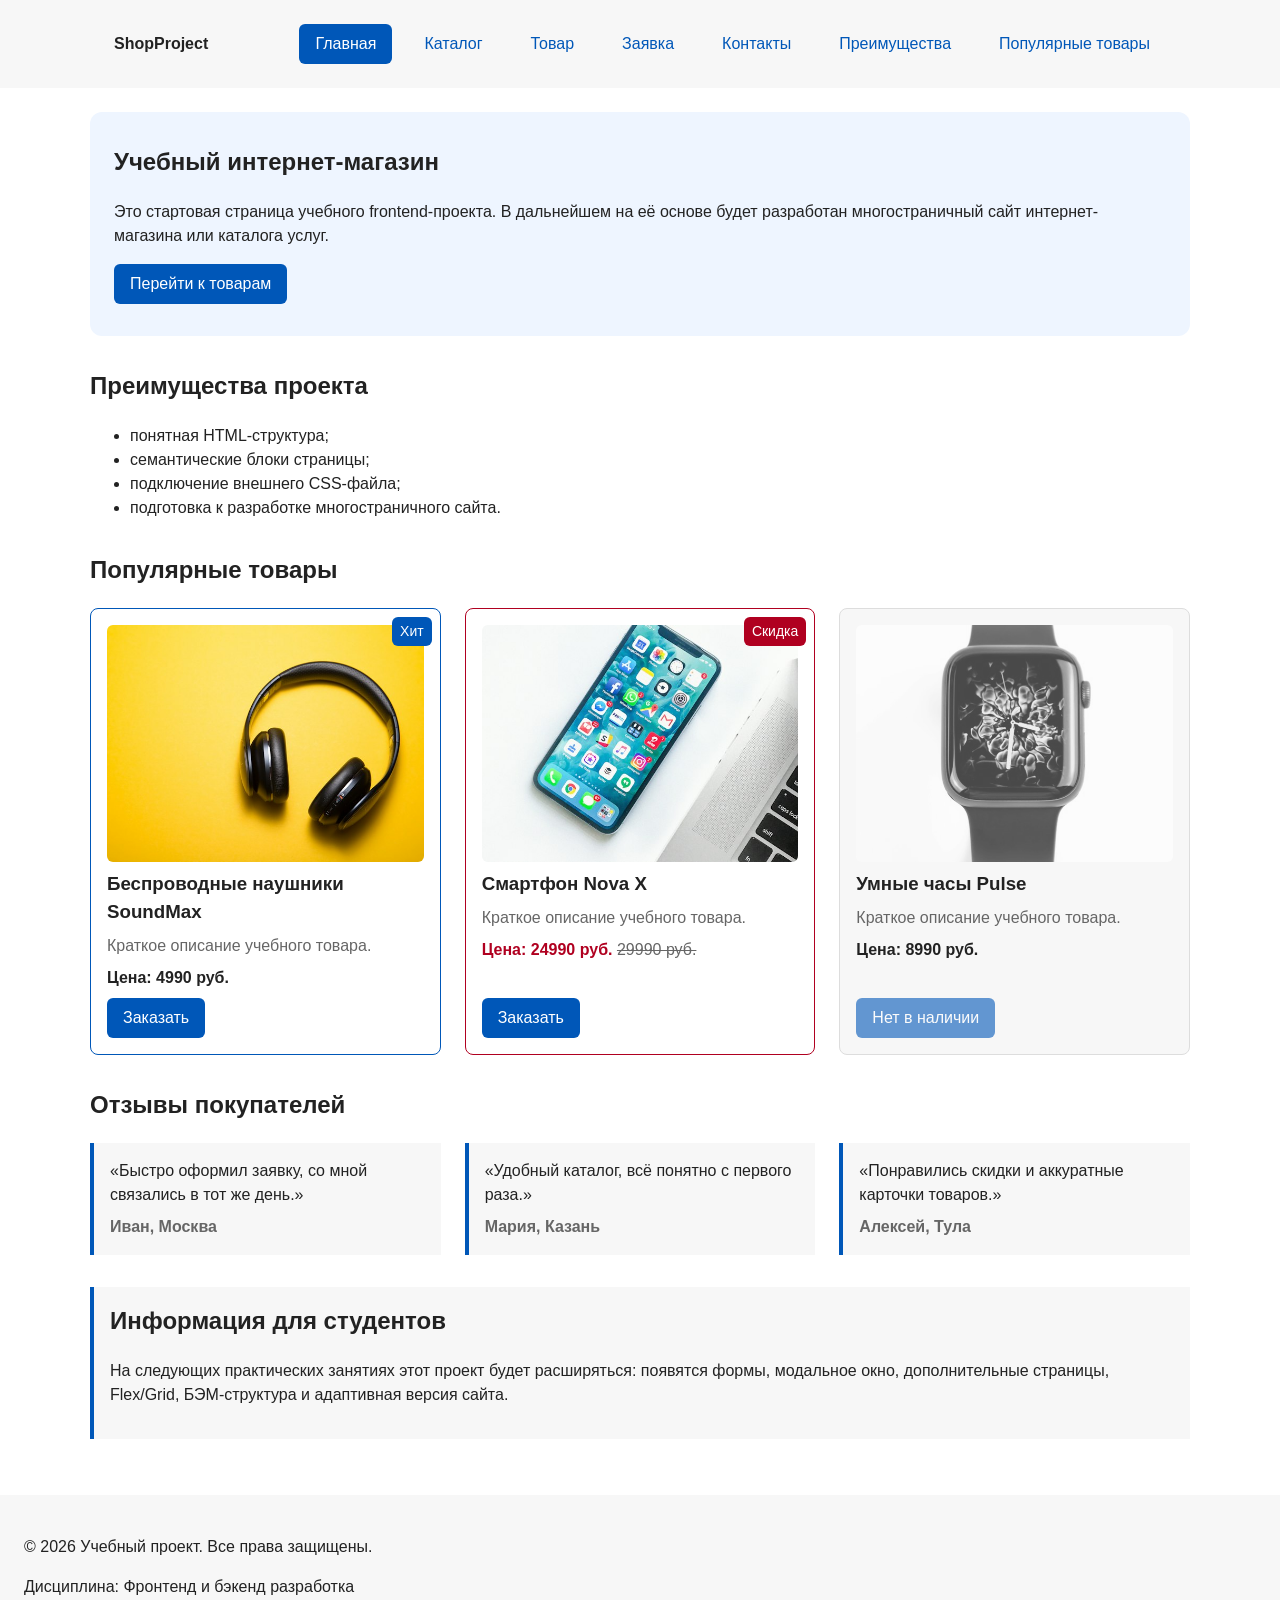
==== index.html @ 769f3656 "chore: copy project base from kr1-html-css-shop" ====
<!DOCTYPE html>
<html lang="ru">
<head>
  <meta charset="UTF-8">
  <meta name="viewport" content="width=device-width, initial-scale=1.0">
  <meta name="description" content="Главная страница учебного интернет-магазина.">
  <title>Главная — Учебный интернет-магазин</title>
  <link rel="stylesheet" href="css/style.css">
  <script src="js/main.js" defer></script>
</head>
<body class="page">
  <header class="site-header">
    <div class="site-header__inner">
      <a class="site-header__logo" href="index.html">ShopProject</a>

      <nav class="site-nav" aria-label="Основная навигация">
        <ul class="site-nav__list">
          <li class="site-nav__item"><a class="site-nav__link site-nav__link--active" href="index.html">Главная</a></li>
          <li class="site-nav__item"><a class="site-nav__link" href="catalog.html">Каталог</a></li>
          <li class="site-nav__item"><a class="site-nav__link" href="product.html">Товар</a></li>
          <li class="site-nav__item"><a class="site-nav__link" href="order.html">Заявка</a></li>
          <li class="site-nav__item"><a class="site-nav__link" href="contacts.html">Контакты</a></li>
          <li class="site-nav__item"><a class="site-nav__link" href="index.html#advantages">Преимущества</a></li>
          <li class="site-nav__item"><a class="site-nav__link" href="index.html#popular">Популярные товары</a></li>
        </ul>
      </nav>
    </div>
  </header>

  <main class="page__main">
    <section class="hero">
      <h1 class="hero__title">Учебный интернет-магазин</h1>
      <p class="hero__text">
        Это стартовая страница учебного frontend-проекта.
        В дальнейшем на её основе будет разработан многостраничный сайт
        интернет-магазина или каталога услуг.
      </p>
      <a class="button button--primary" href="#popular">Перейти к товарам</a>
    </section>

    <section class="section" id="advantages">
      <h2 class="section__title">Преимущества проекта</h2>

      <ul class="advantages-list">
        <li class="advantages-list__item">понятная HTML-структура;</li>
        <li class="advantages-list__item">семантические блоки страницы;</li>
        <li class="advantages-list__item">подключение внешнего CSS-файла;</li>
        <li class="advantages-list__item">подготовка к разработке многостраничного сайта.</li>
      </ul>
    </section>

    <section class="section" id="popular">
      <h2 class="section__title">Популярные товары</h2>
      <div class="products-grid">

      <article class="product-card product-card--featured">
        <img class="product-card__image" src="images/headphones.jpg" alt="Беспроводные наушники SoundMax" width="600" height="450" loading="lazy">
        <span class="product-card__badge">Хит</span>
        <h3 class="product-card__title">Беспроводные наушники SoundMax</h3>
        <p class="product-card__description">Краткое описание учебного товара.</p>
        <p class="product-card__price">Цена: 4990 руб.</p>
        <button class="button button--primary product-card__button" type="button" data-product="Беспроводные наушники SoundMax">
          Заказать
        </button>
      </article>

      <article class="product-card product-card--discount">
        <img class="product-card__image" src="images/phone.jpg" alt="Смартфон Nova X" width="600" height="450" loading="lazy">
        <span class="product-card__badge">Скидка</span>
        <h3 class="product-card__title">Смартфон Nova X</h3>
        <p class="product-card__description">Краткое описание учебного товара.</p>
        <p class="product-card__price">Цена: 24990 руб. <s class="product-card__old-price">29990 руб.</s></p>
        <button class="button button--primary product-card__button" type="button" data-product="Смартфон Nova X">
          Заказать
        </button>
      </article>

      <article class="product-card product-card--unavailable">
        <img class="product-card__image" src="images/smartwatch.jpg" alt="Умные часы Pulse" width="600" height="450" loading="lazy">
        <h3 class="product-card__title">Умные часы Pulse</h3>
        <p class="product-card__description">Краткое описание учебного товара.</p>
        <p class="product-card__price">Цена: 8990 руб.</p>
        <button class="button button--primary product-card__button" type="button" data-product="Умные часы Pulse" disabled>
          Нет в наличии
        </button>
      </article>
      </div>
    </section>

    <section class="section reviews" id="reviews">
      <h2 class="section__title">Отзывы покупателей</h2>

      <div class="reviews__list">
        <article class="review">
          <p class="review__text">«Быстро оформил заявку, со мной связались в тот же день.»</p>
          <p class="review__author">Иван, Москва</p>
        </article>

        <article class="review">
          <p class="review__text">«Удобный каталог, всё понятно с первого раза.»</p>
          <p class="review__author">Мария, Казань</p>
        </article>

        <article class="review">
          <p class="review__text">«Понравились скидки и аккуратные карточки товаров.»</p>
          <p class="review__author">Алексей, Тула</p>
        </article>
      </div>
    </section>

    <aside class="aside-info">
      <h2 class="aside-info__title">Информация для студентов</h2>
      <p class="aside-info__text">
        На следующих практических занятиях этот проект будет расширяться:
        появятся формы, модальное окно, дополнительные страницы, Flex/Grid,
        БЭМ-структура и адаптивная версия сайта.
      </p>
    </aside>
  </main>

  <footer class="site-footer" id="contacts">
    <p class="site-footer__text">&copy; 2026 Учебный проект. Все права защищены.</p>
    <p class="site-footer__text">Дисциплина: Фронтенд и бэкенд разработка</p>
  </footer>
<dialog class="order-dialog" id="order-dialog" aria-labelledby="order-dialog-title">
  <div class="order-dialog__inner">
    <button class="order-dialog__close" type="button" id="close-order-dialog-cross" aria-label="Закрыть окно">&times;</button>
    <h2 class="order-dialog__title" id="order-dialog-title">Оформление заявки</h2>
    <p class="order-dialog__product" id="dialog-product-name"></p>

    <form class="order-form" id="order-form" action="#" method="post" novalidate>
      <input id="selected-product" name="selected-product" type="hidden">

      <div class="order-form__field">
        <label class="order-form__label" for="order-name">Имя</label>
        <input
          class="order-form__input"
          id="order-name"
          name="name"
          type="text"
          placeholder="Введите ваше имя"
          minlength="2"
          autocomplete="given-name"
          required
        >
      </div>

      <div class="order-form__field">
        <label class="order-form__label" for="order-email">E-mail</label>
        <input
          class="order-form__input"
          id="order-email"
          name="email"
          type="email"
          placeholder="example@mail.ru"
          autocomplete="email"
          required
        >
      </div>

      <div class="order-form__field">
        <label class="order-form__label" for="order-phone">Телефон</label>
        <input
          class="order-form__input"
          id="order-phone"
          name="phone"
          type="tel"
          inputmode="tel"
          placeholder="+7 (900) 000-00-00"
          pattern="^\+7 \(\d{3}\) \d{3}-\d{2}-\d{2}$"
          required
        >
        <small class="order-form__hint">Формат: +7 (900) 000-00-00</small>
      </div>

      <div class="order-form__field">
        <label class="order-form__label" for="order-date">Дата связи</label>
        <input
          class="order-form__input"
          id="order-date"
          name="date"
          type="date"
        >
      </div>

      <div class="order-form__field">
        <label class="order-form__label" for="order-topic">Тема заявки</label>
        <select class="order-form__select" id="order-topic" name="topic" required>
          <option value="">Выберите тему</option>
          <option value="product">Заказ товара</option>
          <option value="consultation">Консультация</option>
          <option value="delivery">Доставка</option>
        </select>
      </div>

      <div class="order-form__field">
        <label class="order-form__label" for="order-comment">Комментарий</label>
        <textarea
          class="order-form__textarea"
          id="order-comment"
          name="comment"
          rows="4"
          placeholder="Укажите дополнительную информацию"
        ></textarea>
      </div>

      <div class="order-form__field order-form__field--checkbox">
        <label class="order-form__label">
          <input
            class="order-form__checkbox"
            id="order-agreement"
            name="agreement"
            type="checkbox"
            required
          >
          Я согласен на обработку данных
        </label>
      </div>

      <div class="order-form__actions">
        <button class="button button--secondary" type="button" id="close-order-dialog">Закрыть</button>
        <button class="button button--secondary" type="reset">Очистить</button>
        <button class="button button--primary" type="submit">Отправить заявку</button>
      </div>
    </form>
  </div>
</dialog>
<p class="success-message" id="success-message" hidden>
  Форма успешно отправлена!
</p>
<button
  class="button button--primary scroll-top"
  id="scroll-top"
  type="button"
  aria-label="Вернуться наверх"
  hidden
>
  ↑ Наверх
</button>
</body>
</html>
---- css/style.css ----
/* ===============================
   1. Переменные проекта
   =============================== */

:root {
  /* Основные цвета проекта */
  --color-bg: #ffffff;
  --color-text: #222222;
  --color-muted: #666666;
  --color-primary: #0057b8;
  --color-primary-dark: #003f86;
  --color-border: #dddddd;
  --color-surface: #f7f7f7;
  --color-surface-accent: #eef5ff;
  --color-danger: #b00020;
  --color-success: #168a2f;
  --color-success-bg: #eefaf0;
  --color-white: #ffffff;

  /* Отступы */
  --space-xs: 4px;
  --space-sm: 8px;
  --space-md: 16px;
  --space-lg: 24px;
  --space-xl: 32px;

  /* Скругления */
  --radius-sm: 6px;
  --radius-md: 8px;
  --radius-lg: 12px;

  /* Размеры */
  --container-width: 1100px;
}

/* ===============================
   2. Базовые стили
   =============================== */

/*
  border-box делает расчёт размеров более понятным:
  width включает content, padding и border.
*/
* {
  box-sizing: border-box;
}

html {
  scroll-behavior: smooth;
}

body {
  margin: 0;
  font-family: Arial, sans-serif;
  line-height: 1.5;
  color: var(--color-text);
  background-color: var(--color-bg);
}

a {
  color: var(--color-primary);
}

a:hover {
  color: var(--color-primary-dark);
}

a:focus-visible {
  outline: 2px solid var(--color-primary);
  outline-offset: 3px;
}

:target {
  outline: 2px dashed var(--color-primary);
  outline-offset: 4px;
}

/* ===============================
   3. Блок page
   =============================== */

.page__main {
  padding: var(--space-lg);
}

/*
  Модификатор фиксирует страницу,
  когда открыто модальное окно.
*/
.page--locked {
  position: fixed;
  width: 100%;
  overflow-y: scroll;
}

/* ===============================
   4. Шапка и навигация
   =============================== */

.site-header {
  background-color: var(--color-surface);
}

.site-header__inner {
  display: flex;
  justify-content: space-between;
  align-items: center;
  flex-wrap: wrap;
  gap: var(--space-md);
  max-width: var(--container-width);
  margin: 0 auto;
  padding: var(--space-lg);
}

.site-header__logo {
  font-weight: 700;
  color: var(--color-text);
  text-decoration: none;
}

.site-nav__list {
  display: flex;
  flex-wrap: wrap;
  justify-content: center;
  align-items: center;
  gap: var(--space-md);
  margin: 0;
  padding: 0;
  list-style: none;
}

.site-nav__link {
  display: inline-block;
  padding: var(--space-sm) var(--space-md);
  color: var(--color-primary);
  text-decoration: none;
  border-radius: var(--radius-sm);
}

.site-nav__link:hover {
  color: var(--color-white);
  background-color: var(--color-primary);
}

.site-nav__link:focus-visible {
  outline: 2px solid var(--color-primary);
  outline-offset: 3px;
}

/*
  Активная ссылка — текущая страница.
*/
.site-nav__link--active {
  color: var(--color-white);
  background-color: var(--color-primary);
}

/* ===============================
   5. Хлебные крошки
   =============================== */

.breadcrumbs {
  max-width: var(--container-width);
  margin: 0 auto var(--space-md);
  font-size: 14px;
  color: var(--color-muted);
}

.breadcrumbs__link {
  color: var(--color-primary);
}

.breadcrumbs__current::before {
  content: " / ";
  color: var(--color-muted);
}

/* ===============================
   6. Разделы страницы
   =============================== */

.hero {
  max-width: var(--container-width);
  margin: 0 auto var(--space-xl);
  padding: var(--space-xl) var(--space-lg);
  background-color: var(--color-surface-accent);
  border-radius: var(--radius-lg);
}

.hero__title {
  margin-top: 0;
}

.section {
  max-width: var(--container-width);
  margin: 0 auto var(--space-xl);
}

.section__title {
  margin-top: 0;
}

.aside-info {
  max-width: var(--container-width);
  margin: 0 auto var(--space-xl);
  padding: var(--space-md);
  border-left: 4px solid var(--color-primary);
  background-color: var(--color-surface);
}

.aside-info__title {
  margin-top: 0;
}

/* ===============================
   7. Кнопки
   =============================== */

.button {
  display: inline-block;
  padding: var(--space-sm) var(--space-md);
  border: none;
  border-radius: var(--radius-sm);
  font: inherit;
  text-decoration: none;
  cursor: pointer;
}

.button--primary {
  color: var(--color-white);
  background-color: var(--color-primary);
}

.button--primary:hover {
  color: var(--color-white);
  background-color: var(--color-primary-dark);
}

.button--secondary {
  color: var(--color-primary);
  background-color: transparent;
  border: 1px solid var(--color-primary);
}

.button--secondary:hover {
  color: var(--color-white);
  background-color: var(--color-primary);
}

.button:focus-visible {
  outline: 2px solid var(--color-primary);
  outline-offset: 3px;
}

.button:disabled,
.button--disabled {
  opacity: 0.6;
  cursor: not-allowed;
}

.button--primary:disabled {
  background-color: var(--color-primary);
}

/* ===============================
   8. Карточки товаров
   =============================== */

.products-grid {
  display: grid;
  grid-template-columns: repeat(3, 1fr);
  gap: var(--space-lg);
}

.product-card {
  display: flex;
  flex-direction: column;
  gap: var(--space-sm);
  padding: var(--space-md);
  border: 1px solid var(--color-border);
  border-radius: var(--radius-md);
  background-color: var(--color-bg);
}

.product-card:hover {
  border-color: var(--color-primary);
}

/*
  Выделенная карточка товара.
*/
.product-card--featured {
  border-color: var(--color-primary);
}

/*
  Карточка товара со скидкой.
*/
.product-card--discount {
  border-color: var(--color-danger);
}

.product-card__title {
  margin: 0;
  color: var(--color-text);
}

.product-card__description {
  margin: 0;
  color: var(--color-muted);
}

.product-card__price {
  margin: 0;
  font-weight: 700;
}

.product-card--discount .product-card__price {
  color: var(--color-danger);
}

/*
  Кнопка прижимается к низу карточки.
*/
.product-card__button {
  margin-top: auto;
  align-self: flex-start;
}

/* ===============================
   9. Модальное окно и форма заявки
   =============================== */

.order-dialog {
  width: min(100% - 32px, 560px);
  padding: 0;
  border: none;
  border-radius: var(--radius-lg);
}

.order-dialog::backdrop {
  background-color: rgba(0, 0, 0, 0.5);
}

.order-dialog__title {
  margin-top: 0;
}

.order-form__field {
  margin-bottom: var(--space-md);
}

.order-form__label {
  display: block;
  margin-bottom: var(--space-xs);
}

.order-form__input,
.order-form__select,
.order-form__textarea {
  width: 100%;
  padding: 10px 12px;
  border: 1px solid var(--color-border);
  border-radius: var(--radius-sm);
  font: inherit;
}

.order-form__input:hover,
.order-form__select:hover,
.order-form__textarea:hover {
  border-color: var(--color-primary);
}

.order-form__input:focus-visible,
.order-form__select:focus-visible,
.order-form__textarea:focus-visible {
  outline: 2px solid var(--color-primary);
  outline-offset: 3px;
}

/*
  Подсветка поля с ошибкой.
*/
.order-form__input[aria-invalid="true"],
.order-form__select[aria-invalid="true"],
.order-form__textarea[aria-invalid="true"] {
  border-color: var(--color-danger);
}

.order-form__hint {
  display: block;
  margin-top: var(--space-xs);
  color: var(--color-muted);
}

.order-form__field--checkbox .order-form__label {
  display: flex;
  align-items: center;
  gap: var(--space-sm);
}

.order-form__actions {
  display: flex;
  gap: var(--space-md);
  margin-top: var(--space-lg);
}

.success-message {
  max-width: var(--container-width);
  margin: var(--space-lg) auto;
  padding: var(--space-md);
  border-left: 4px solid var(--color-success);
  background-color: var(--color-success-bg);
}

/* ===============================
   10. Кнопка «Наверх»
   =============================== */

.scroll-top {
  position: fixed;
  right: var(--space-lg);
  bottom: var(--space-lg);
  z-index: 10;
  box-shadow: 0 4px 12px rgba(0, 0, 0, 0.25);
}

.scroll-top[hidden] {
  display: none;
}

/* ===============================
   11. Страница каталога
   =============================== */

.catalog-layout {
  max-width: var(--container-width);
  margin: 0 auto var(--space-xl);
  display: grid;
  grid-template-columns: 260px 1fr;
  grid-template-areas: "filters products";
  gap: var(--space-lg);
}

.catalog-filters {
  grid-area: filters;
  padding: var(--space-md);
  border: 1px solid var(--color-border);
  border-radius: var(--radius-md);
  background-color: var(--color-surface);
}

.catalog-filters__title {
  margin-top: 0;
}

.catalog-products {
  grid-area: products;
}

.catalog-products__title {
  margin-top: 0;
}

.filters-form {
  display: grid;
  gap: var(--space-md);
}

.filters-form__fieldset {
  margin: 0;
  padding: var(--space-md);
  border: 1px solid var(--color-border);
  border-radius: var(--radius-sm);
}

.filters-form__legend {
  font-weight: 700;
}

.filters-form__label {
  display: block;
  margin-bottom: var(--space-sm);
}

.filters-form__input {
  width: 100%;
  padding: 8px 10px;
  border: 1px solid var(--color-border);
  border-radius: var(--radius-sm);
  font: inherit;
}

.filters-form__button {
  justify-self: start;
}

/* ===============================
   12. Подвал сайта
   =============================== */

.site-footer {
  padding: var(--space-lg);
  background-color: var(--color-surface);
}

/* ===============================
   13. Бейджи и варианты карточек
   =============================== */

.product-card {
  position: relative;
}

.product-card__badge {
  position: absolute;
  top: var(--space-sm);
  right: var(--space-sm);
  padding: 4px 8px;
  font-size: 14px;
  color: var(--color-white);
  background-color: var(--color-primary);
  border-radius: var(--radius-sm);
}

.product-card--discount .product-card__badge {
  background-color: var(--color-danger);
}

.product-card--new {
  border-color: var(--color-success);
}

.product-card--new .product-card__badge {
  background-color: var(--color-success);
}

.product-card__old-price {
  font-weight: 400;
  color: var(--color-muted);
}

.product-card--unavailable {
  background-color: var(--color-surface);
}

/* ===============================
   14. Sticky-фильтр каталога
   =============================== */

.catalog-filters {
  position: sticky;
  top: var(--space-lg);
  align-self: start;
}

/* ===============================
   15. Отзывы
   =============================== */

.reviews__list {
  display: grid;
  grid-template-columns: repeat(3, 1fr);
  gap: var(--space-lg);
}

.review {
  padding: var(--space-md);
  border-left: 4px solid var(--color-primary);
  background-color: var(--color-surface);
}

.review__text {
  margin: 0 0 var(--space-sm);
}

.review__author {
  margin: 0;
  font-weight: 700;
  color: var(--color-muted);
}

/* ===============================
   16. Частые вопросы
   =============================== */

.faq__item {
  margin-bottom: var(--space-sm);
  padding: var(--space-md);
  border: 1px solid var(--color-border);
  border-radius: var(--radius-md);
}

.faq__question {
  font-weight: 700;
  cursor: pointer;
}

.faq__question:focus-visible {
  outline: 2px solid var(--color-primary);
  outline-offset: 3px;
}

.faq__answer {
  margin: var(--space-sm) 0 0;
}

/* ===============================
   17. Страница товара
   =============================== */

.breadcrumbs__link--inner::before {
  content: "/";
  display: inline-block;
  margin: 0 4px;
  color: var(--color-muted);
}

.product {
  max-width: var(--container-width);
  margin: 0 auto var(--space-xl);
  display: grid;
  grid-template-columns: 400px 1fr;
  gap: var(--space-lg);
}

.product__image {
  max-width: 100%;
  height: auto;
  border-radius: var(--radius-md);
}

.product__title {
  margin-top: 0;
}

.product__price {
  font-size: 20px;
  font-weight: 700;
}

.product-table {
  width: 100%;
  border-collapse: collapse;
}

.product-table__caption {
  margin-bottom: var(--space-sm);
  font-weight: 700;
  text-align: left;
}

.product-table__cell {
  padding: var(--space-sm) var(--space-md);
  border: 1px solid var(--color-border);
  text-align: left;
}

.product-table__cell--head {
  background-color: var(--color-surface);
}

/* ===============================
   18. Страница заявки
   =============================== */

.order-form--page {
  max-width: 560px;
}

/* ===============================
   19. Страница категории
   =============================== */

.section__link {
  font-weight: 700;
}

.category__count {
  color: var(--color-muted);
}

.category__back {
  margin-top: var(--space-lg);
}

/* ===============================
   20. Таблица сравнения товаров
   =============================== */

.table-wrapper {
  overflow-x: auto;
}

.product-table--compare {
  min-width: 560px;
}

.product-table--compare tbody tr:nth-child(even) {
  background-color: var(--color-surface);
}

.product-table--compare tbody tr:hover {
  background-color: var(--color-surface-accent);
}

.product-table__footer {
  font-size: 14px;
  color: var(--color-muted);
}

/* ===============================
   21. Улучшенное модальное окно
   =============================== */

.order-dialog__inner {
  padding: var(--space-lg);
}

.order-dialog__close {
  position: absolute;
  top: var(--space-sm);
  right: var(--space-sm);
  width: 36px;
  height: 36px;
  border: none;
  border-radius: 50%;
  font-size: 24px;
  line-height: 1;
  color: var(--color-text);
  background-color: var(--color-surface);
  cursor: pointer;
}

.order-dialog__close:hover {
  background-color: var(--color-border);
}

.order-dialog__close:focus-visible {
  outline: 2px solid var(--color-primary);
  outline-offset: 2px;
}

.order-dialog__product {
  margin: 0 0 var(--space-md);
  font-weight: 700;
  color: var(--color-primary);
}

.order-dialog[open] {
  animation: dialog-show 0.3s ease;
}

@keyframes dialog-show {
  from {
    opacity: 0;
    transform: translateY(-20px);
  }

  to {
    opacity: 1;
    transform: translateY(0);
  }
}

/* ===============================
   22. Доступность формы
   =============================== */

.order-form__fieldset {
  margin: 0 0 var(--space-md);
  padding: var(--space-md);
  border: 1px solid var(--color-border);
  border-radius: var(--radius-md);
}

.order-form__legend {
  padding: 0 var(--space-xs);
  font-weight: 700;
}

.order-form__note {
  color: var(--color-muted);
}

.order-form__required {
  color: var(--color-danger);
}

.order-form__input:user-invalid,
.order-form__select:user-invalid {
  border-color: var(--color-danger);
}

.order-form__checkbox:focus-visible {
  outline: 2px solid var(--color-primary);
  outline-offset: 2px;
}

/* ===============================
   23. Изображения товаров
   =============================== */

.product-card__image {
  display: block;
  width: 100%;
  height: auto;
  aspect-ratio: 4 / 3;
  object-fit: cover;
  border-radius: var(--radius-sm);
}

.product-card__badge {
  z-index: 1;
}

.product-card--unavailable .product-card__image {
  filter: grayscale(1);
  opacity: 0.7;
}
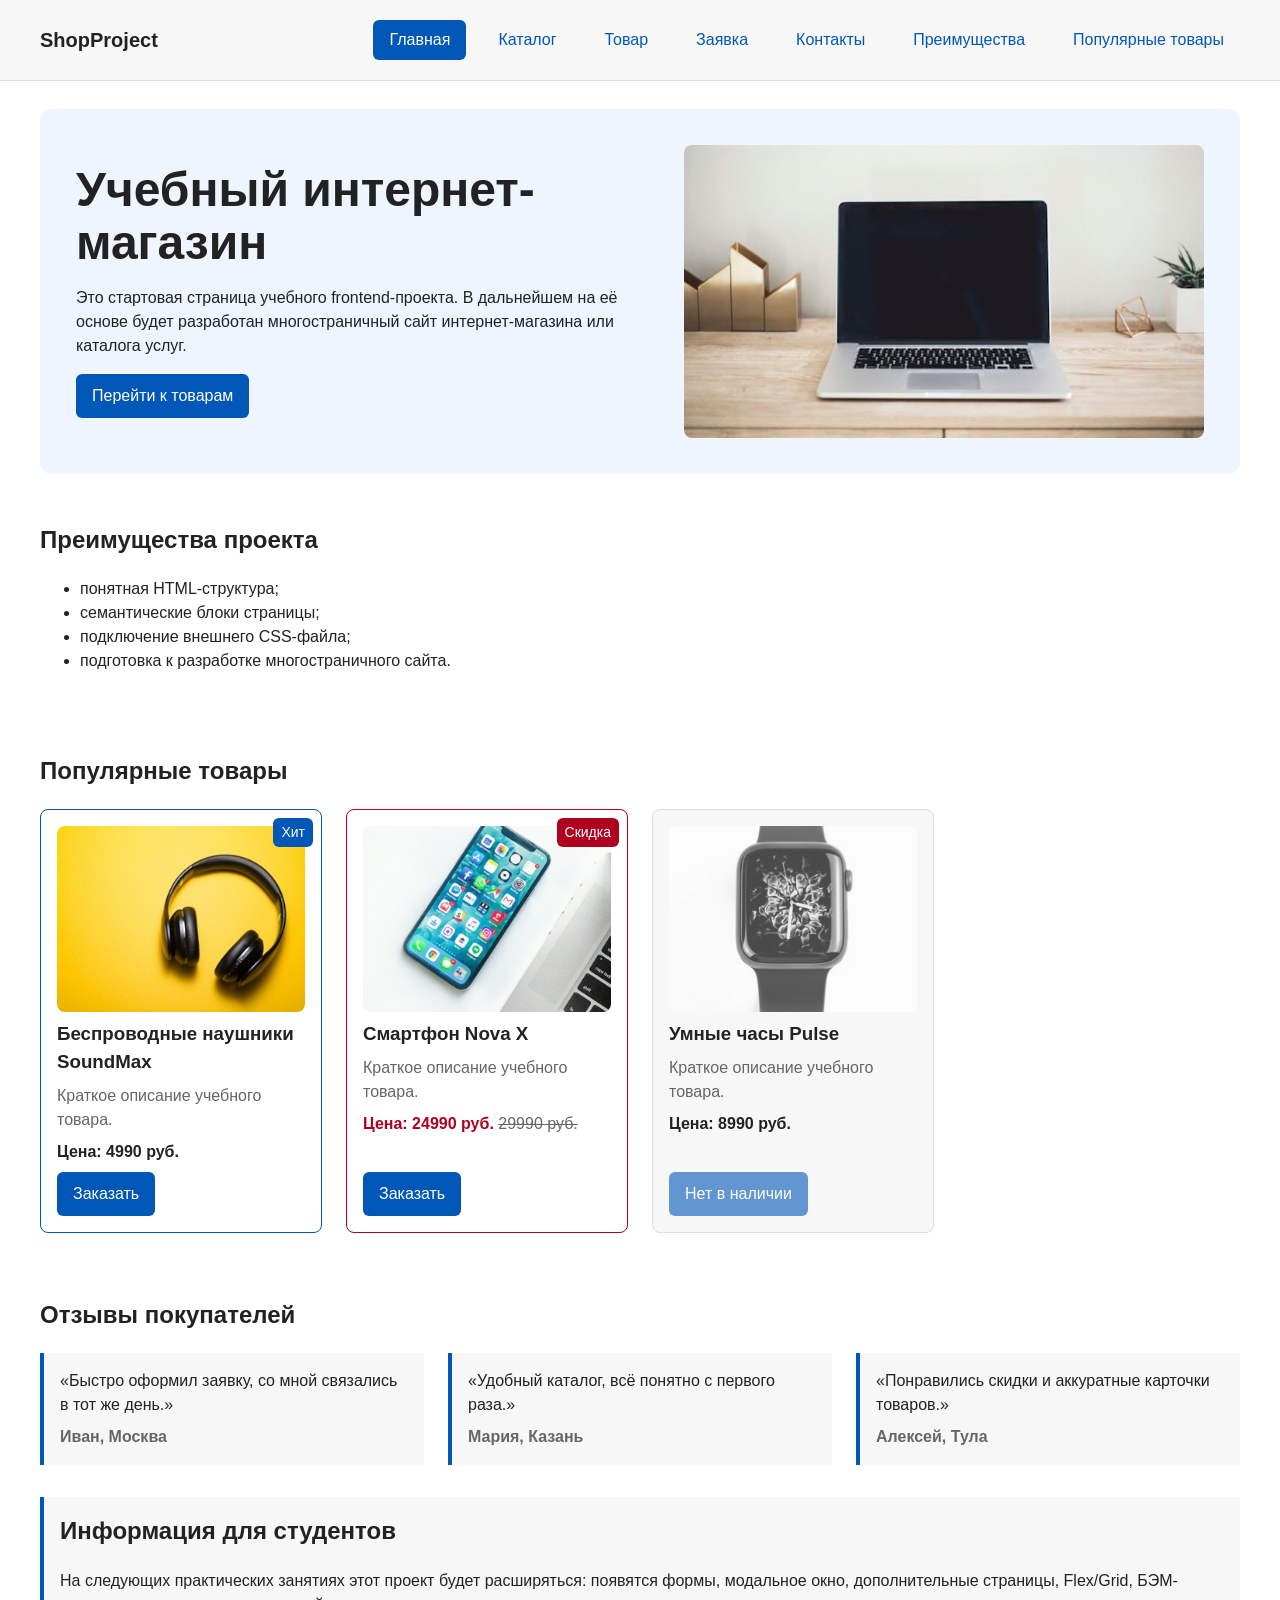
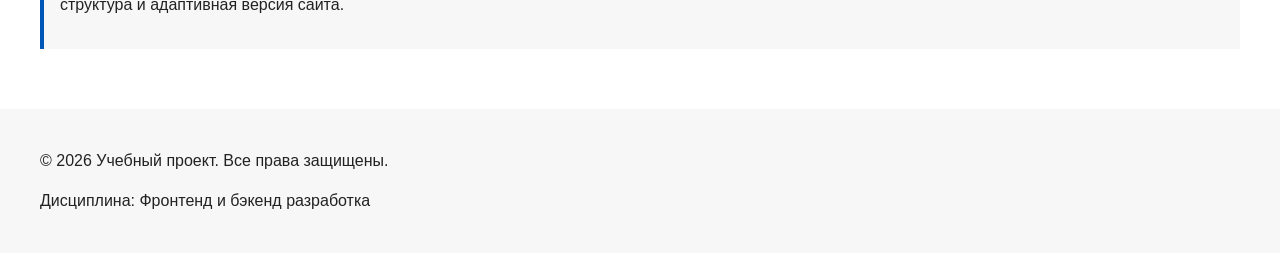
==== commit 2e102b56: "feat: add responsive layout styles" ====
--- a/index.html
+++ b/index.html
@@ -6,6 +6,7 @@
   <meta name="description" content="Главная страница учебного интернет-магазина.">
   <title>Главная — Учебный интернет-магазин</title>
   <link rel="stylesheet" href="css/style.css">
+  <link rel="stylesheet" href="css/responsive.css">
   <script src="js/main.js" defer></script>
 </head>
 <body class="page">
@@ -29,13 +30,27 @@
 
   <main class="page__main">
     <section class="hero">
-      <h1 class="hero__title">Учебный интернет-магазин</h1>
-      <p class="hero__text">
-        Это стартовая страница учебного frontend-проекта.
-        В дальнейшем на её основе будет разработан многостраничный сайт
-        интернет-магазина или каталога услуг.
-      </p>
-      <a class="button button--primary" href="#popular">Перейти к товарам</a>
+      <div class="hero__content">
+        <h1 class="hero__title">Учебный интернет-магазин</h1>
+        <p class="hero__text">
+          Это стартовая страница учебного frontend-проекта.
+          В дальнейшем на её основе будет разработан многостраничный сайт
+          интернет-магазина или каталога услуг.
+        </p>
+        <a class="button button--primary" href="#popular">Перейти к товарам</a>
+      </div>
+
+      <picture class="hero__media">
+        <source media="(min-width: 1200px)" srcset="images/hero-desktop.jpg">
+        <source media="(min-width: 768px)" srcset="images/hero-tablet.jpg">
+        <img
+          src="images/hero-mobile.jpg"
+          alt="Каталог учебных товаров"
+          width="640"
+          height="360"
+          class="hero__image"
+        >
+      </picture>
     </section>
 
     <section class="section" id="advantages">
@@ -54,7 +69,22 @@
       <div class="products-grid">
 
       <article class="product-card product-card--featured">
-        <img class="product-card__image" src="images/headphones.jpg" alt="Беспроводные наушники SoundMax" width="600" height="450" loading="lazy">
+        <img
+          class="product-card__image"
+          src="images/headphones-640.jpg"
+          srcset="images/headphones-320.jpg 320w,
+                  images/headphones-480.jpg 480w,
+                  images/headphones-640.jpg 640w,
+                  images/headphones-960.jpg 960w"
+          sizes="(max-width: 639px) calc(100vw - 32px),
+                 (max-width: 1023px) calc(50vw - 24px),
+                 (max-width: 1279px) calc(33vw - 24px),
+                 280px"
+          alt="Беспроводные наушники SoundMax"
+          width="640"
+          height="480"
+          loading="lazy"
+        >
         <span class="product-card__badge">Хит</span>
         <h3 class="product-card__title">Беспроводные наушники SoundMax</h3>
         <p class="product-card__description">Краткое описание учебного товара.</p>
@@ -65,7 +95,22 @@
       </article>
 
       <article class="product-card product-card--discount">
-        <img class="product-card__image" src="images/phone.jpg" alt="Смартфон Nova X" width="600" height="450" loading="lazy">
+        <img
+          class="product-card__image"
+          src="images/phone-640.jpg"
+          srcset="images/phone-320.jpg 320w,
+                  images/phone-480.jpg 480w,
+                  images/phone-640.jpg 640w,
+                  images/phone-960.jpg 960w"
+          sizes="(max-width: 639px) calc(100vw - 32px),
+                 (max-width: 1023px) calc(50vw - 24px),
+                 (max-width: 1279px) calc(33vw - 24px),
+                 280px"
+          alt="Смартфон Nova X"
+          width="640"
+          height="480"
+          loading="lazy"
+        >
         <span class="product-card__badge">Скидка</span>
         <h3 class="product-card__title">Смартфон Nova X</h3>
         <p class="product-card__description">Краткое описание учебного товара.</p>
@@ -76,7 +121,22 @@
       </article>
 
       <article class="product-card product-card--unavailable">
-        <img class="product-card__image" src="images/smartwatch.jpg" alt="Умные часы Pulse" width="600" height="450" loading="lazy">
+        <img
+          class="product-card__image"
+          src="images/smartwatch-640.jpg"
+          srcset="images/smartwatch-320.jpg 320w,
+                  images/smartwatch-480.jpg 480w,
+                  images/smartwatch-640.jpg 640w,
+                  images/smartwatch-960.jpg 960w"
+          sizes="(max-width: 639px) calc(100vw - 32px),
+                 (max-width: 1023px) calc(50vw - 24px),
+                 (max-width: 1279px) calc(33vw - 24px),
+                 280px"
+          alt="Умные часы Pulse"
+          width="640"
+          height="480"
+          loading="lazy"
+        >
         <h3 class="product-card__title">Умные часы Pulse</h3>
         <p class="product-card__description">Краткое описание учебного товара.</p>
         <p class="product-card__price">Цена: 8990 руб.</p>
@@ -183,7 +243,7 @@
         >
       </div>
 
-      <div class="order-form__field">
+      <div class="order-form__field order-form__field--wide">
         <label class="order-form__label" for="order-topic">Тема заявки</label>
         <select class="order-form__select" id="order-topic" name="topic" required>
           <option value="">Выберите тему</option>
@@ -193,7 +253,7 @@
         </select>
       </div>
 
-      <div class="order-form__field">
+      <div class="order-form__field order-form__field--wide">
         <label class="order-form__label" for="order-comment">Комментарий</label>
         <textarea
           class="order-form__textarea"
--- a/css/responsive.css
+++ b/css/responsive.css
@@ -0,0 +1,559 @@
+/*
+  Адаптивные стили для контрольной работы №3.
+  Подход: Mobile First.
+  Базовые стили рассчитаны на мобильный экран.
+  Расширения добавляются через min-width медиазапросы.
+*/
+
+/* ===============================
+   1. Базовый каркас
+   =============================== */
+
+*,
+*::before,
+*::after {
+  box-sizing: border-box;
+}
+
+html {
+  scroll-behavior: smooth;
+}
+
+img,
+video {
+  max-width: 100%;
+  height: auto;
+}
+
+body {
+  overflow-x: hidden;
+  overflow-x: clip;
+}
+
+[id] {
+  scroll-margin-top: 112px;
+}
+
+/* ===============================
+   2. Контейнеры и секции
+   =============================== */
+
+.page__main {
+  padding-block: clamp(16px, 4vw, 28px);
+  padding-inline: 0;
+}
+
+.site-header__inner,
+.breadcrumbs,
+.hero,
+.section,
+.catalog-layout,
+.product,
+.aside-info,
+.success-message,
+.site-footer__inner {
+  width: min(100% - 32px, 1200px);
+  max-width: none;
+  margin-inline: auto;
+}
+
+.section {
+  padding-block: clamp(16px, 4vw, 32px);
+  margin-block: 0;
+}
+
+.breadcrumbs {
+  display: flex;
+  flex-wrap: wrap;
+  align-items: center;
+  row-gap: var(--space-xs, 4px);
+  overflow-wrap: anywhere;
+}
+
+.site-footer {
+  padding-inline: 16px;
+  padding-block: var(--space-lg, 24px);
+}
+
+.site-footer__text {
+  width: min(100%, 1200px);
+  margin-inline: auto;
+}
+
+/* ===============================
+   3. Кнопки (сенсорные цели)
+   =============================== */
+
+.button {
+  display: inline-flex;
+  align-items: center;
+  justify-content: center;
+  min-height: 44px;
+  padding: 10px 16px;
+  text-align: center;
+}
+
+/* ===============================
+   4. Шапка и навигация
+   =============================== */
+
+.site-header {
+  position: static;
+  border-bottom: 1px solid var(--color-border, #dddddd);
+}
+
+.site-header__inner {
+  display: flex;
+  flex-direction: column;
+  align-items: stretch;
+  gap: var(--space-sm, 8px);
+  padding-block: var(--space-md, 16px);
+  padding-inline: 0;
+}
+
+.site-header__logo {
+  font-size: 20px;
+}
+
+.site-nav {
+  width: 100%;
+}
+
+.site-nav__list {
+  display: flex;
+  flex-direction: column;
+  align-items: stretch;
+  gap: var(--space-xs, 4px);
+  padding: 0;
+  margin: 0;
+  list-style: none;
+}
+
+.site-nav__link {
+  display: block;
+  padding: 12px 16px;
+}
+
+@media (min-width: 768px) {
+  .site-header {
+    position: sticky;
+    top: 0;
+    z-index: 100;
+  }
+
+  .site-header__inner {
+    flex-direction: row;
+    justify-content: space-between;
+    align-items: center;
+    gap: var(--space-sm, 8px);
+    padding-block: 12px;
+  }
+
+  .site-nav {
+    width: auto;
+  }
+
+  .site-nav__list {
+    flex-direction: row;
+    flex-wrap: wrap;
+    justify-content: flex-end;
+    align-items: center;
+    gap: 6px;
+  }
+
+  .site-nav__link {
+    padding: 6px 10px;
+  }
+}
+
+@media (min-width: 1024px) {
+  .site-header__inner {
+    gap: var(--space-md, 16px);
+    padding-block: var(--space-md, 16px);
+  }
+
+  .site-nav__list {
+    gap: var(--space-sm, 8px);
+  }
+
+  .site-nav__link {
+    padding: var(--space-sm, 8px) 12px;
+  }
+}
+
+@media (min-width: 1200px) {
+  .site-header__inner {
+    padding-block: 20px;
+  }
+
+  .site-nav__list {
+    gap: var(--space-md, 16px);
+  }
+
+  .site-nav__link {
+    padding: var(--space-sm, 8px) var(--space-md, 16px);
+  }
+}
+
+/* ===============================
+   5. Hero-блок
+   =============================== */
+
+.hero {
+  display: grid;
+  grid-template-columns: 1fr;
+  gap: var(--space-lg, 24px);
+  align-items: center;
+  padding: clamp(20px, 4vw, 36px);
+  margin-bottom: var(--space-md, 16px);
+}
+
+.hero__content {
+  display: grid;
+  gap: var(--space-md, 16px);
+  justify-items: start;
+}
+
+.hero__title {
+  margin: 0;
+  font-size: clamp(28px, 7vw, 48px);
+  line-height: 1.1;
+}
+
+.hero__text {
+  margin: 0;
+}
+
+.hero__media {
+  display: block;
+  width: 100%;
+}
+
+.hero__image {
+  display: block;
+  width: 100%;
+  max-width: 520px;
+  margin-inline: auto;
+  border-radius: var(--radius-md, 8px);
+  object-fit: cover;
+}
+
+@media (min-width: 900px) {
+  .hero {
+    grid-template-columns: minmax(0, 1fr) minmax(320px, 520px);
+  }
+}
+
+/* ===============================
+   6. Сетка карточек и изображения
+   =============================== */
+
+.products-grid {
+  display: grid;
+  grid-template-columns: 1fr;
+  gap: var(--space-md, 16px);
+}
+
+.product-card {
+  min-width: 0;
+}
+
+.product-card__title,
+.product-card__description {
+  overflow-wrap: anywhere;
+}
+
+.product-card__image {
+  display: block;
+  width: 100%;
+  aspect-ratio: 4 / 3;
+  object-fit: cover;
+  border-radius: var(--radius-md, 8px);
+}
+
+@media (min-width: 640px) {
+  .products-grid {
+    grid-template-columns: repeat(2, minmax(0, 1fr));
+  }
+}
+
+@media (min-width: 1024px) {
+  .products-grid {
+    grid-template-columns: repeat(3, minmax(0, 1fr));
+    gap: var(--space-lg, 24px);
+  }
+}
+
+@media (min-width: 1280px) {
+  .products-grid {
+    grid-template-columns: repeat(4, minmax(0, 1fr));
+  }
+}
+
+/* ===============================
+   7. Отзывы покупателей
+   =============================== */
+
+.reviews__list {
+  display: grid;
+  grid-template-columns: 1fr;
+  gap: var(--space-md, 16px);
+}
+
+@media (min-width: 640px) {
+  .reviews__list {
+    grid-template-columns: repeat(2, minmax(0, 1fr));
+  }
+}
+
+@media (min-width: 1024px) {
+  .reviews__list {
+    grid-template-columns: repeat(3, minmax(0, 1fr));
+    gap: var(--space-lg, 24px);
+  }
+}
+
+/* ===============================
+   8. Страница каталога и фильтры
+   =============================== */
+
+.catalog-layout {
+  display: grid;
+  grid-template-columns: 1fr;
+  grid-template-areas:
+    "filters"
+    "products";
+  gap: var(--space-lg, 24px);
+  padding-block: var(--space-md, 16px);
+}
+
+.catalog-filters {
+  position: static;
+  order: -1;
+  min-width: 0;
+}
+
+.catalog-products {
+  min-width: 0;
+}
+
+.filters-form__fieldset {
+  min-width: 0;
+}
+
+.filters-form__input {
+  min-height: 44px;
+}
+
+.filters-form__button {
+  min-height: 44px;
+}
+
+@media (min-width: 1024px) {
+  .catalog-layout {
+    grid-template-columns: 280px minmax(0, 1fr);
+    grid-template-areas: "filters products";
+    align-items: start;
+  }
+
+  .catalog-filters {
+    position: sticky;
+    top: 96px;
+    order: initial;
+  }
+}
+
+/* ===============================
+   9. Страница товара и таблицы
+   =============================== */
+
+.product {
+  display: grid;
+  grid-template-columns: 1fr;
+  gap: var(--space-lg, 24px);
+  align-items: start;
+  margin-bottom: var(--space-md, 16px);
+}
+
+.product__image {
+  display: block;
+  width: 100%;
+  max-width: 520px;
+  margin-inline: auto;
+}
+
+.product__info {
+  min-width: 0;
+}
+
+@media (min-width: 768px) {
+  .product {
+    grid-template-columns: minmax(280px, 420px) minmax(0, 1fr);
+  }
+
+  .product__image {
+    margin-inline: 0;
+  }
+}
+
+.table-wrapper {
+  width: 100%;
+  overflow-x: auto;
+  -webkit-overflow-scrolling: touch;
+}
+
+.product-table {
+  width: 100%;
+  min-width: 640px;
+  border-collapse: collapse;
+}
+
+.product-table th,
+.product-table td {
+  padding: 12px;
+  border: 1px solid var(--color-border, #dddddd);
+  text-align: left;
+}
+
+/* ===============================
+   10. Форма заявки
+   =============================== */
+
+.order-form {
+  display: grid;
+  grid-template-columns: 1fr;
+  gap: var(--space-md, 16px);
+}
+
+.order-form--page {
+  max-width: 760px;
+}
+
+.order-form__fieldset {
+  display: grid;
+  grid-template-columns: 1fr;
+  gap: var(--space-md, 16px);
+  margin: 0;
+  min-width: 0;
+}
+
+.order-form__field {
+  display: grid;
+  gap: var(--space-xs, 4px);
+  margin-bottom: 0;
+  min-width: 0;
+}
+
+.order-form__label {
+  margin-bottom: 0;
+}
+
+.order-form__input,
+.order-form__textarea,
+.order-form__select {
+  width: 100%;
+  min-height: 44px;
+  padding: 10px 12px;
+  font: inherit;
+}
+
+.order-form__textarea {
+  min-height: 120px;
+  resize: vertical;
+}
+
+.order-form__actions {
+  display: flex;
+  flex-direction: column;
+  gap: var(--space-sm, 8px);
+  margin-top: var(--space-xs, 4px);
+}
+
+.order-form__actions .button {
+  width: 100%;
+}
+
+@media (min-width: 640px) {
+  .order-form__actions {
+    flex-direction: row;
+    flex-wrap: wrap;
+    gap: var(--space-md, 16px);
+  }
+
+  .order-form__actions .button {
+    width: auto;
+  }
+}
+
+@media (min-width: 768px) {
+  .order-form {
+    grid-template-columns: repeat(2, minmax(0, 1fr));
+  }
+
+  .order-form--page {
+    grid-template-columns: 1fr;
+  }
+
+  .order-form__fieldset {
+    grid-template-columns: repeat(2, minmax(0, 1fr));
+  }
+
+  .order-form__field--wide,
+  .order-form__field--checkbox,
+  .order-form__actions {
+    grid-column: 1 / -1;
+  }
+}
+
+/* ===============================
+   11. Модальное окно и фиксированные элементы
+   =============================== */
+
+.order-dialog {
+  width: min(100% - 32px, 560px);
+  max-height: calc(100vh - 32px);
+  max-height: calc(100dvh - 32px);
+  overflow-y: auto;
+}
+
+.order-dialog::backdrop {
+  background: rgb(0 0 0 / 0.5);
+}
+
+.order-dialog__inner {
+  position: relative;
+  padding: var(--space-md, 16px);
+}
+
+.order-dialog__title {
+  padding-right: 44px;
+}
+
+.order-dialog__close {
+  width: 40px;
+  height: 40px;
+}
+
+@media (min-width: 768px) {
+  .order-dialog__inner {
+    padding: var(--space-lg, 24px);
+  }
+}
+
+.scroll-top {
+  position: fixed;
+  right: 16px;
+  bottom: 16px;
+  z-index: 90;
+}
+
+.scroll-top[hidden] {
+  display: none;
+}
+
+@media (min-width: 768px) {
+  .scroll-top {
+    right: 32px;
+    bottom: 32px;
+  }
+}
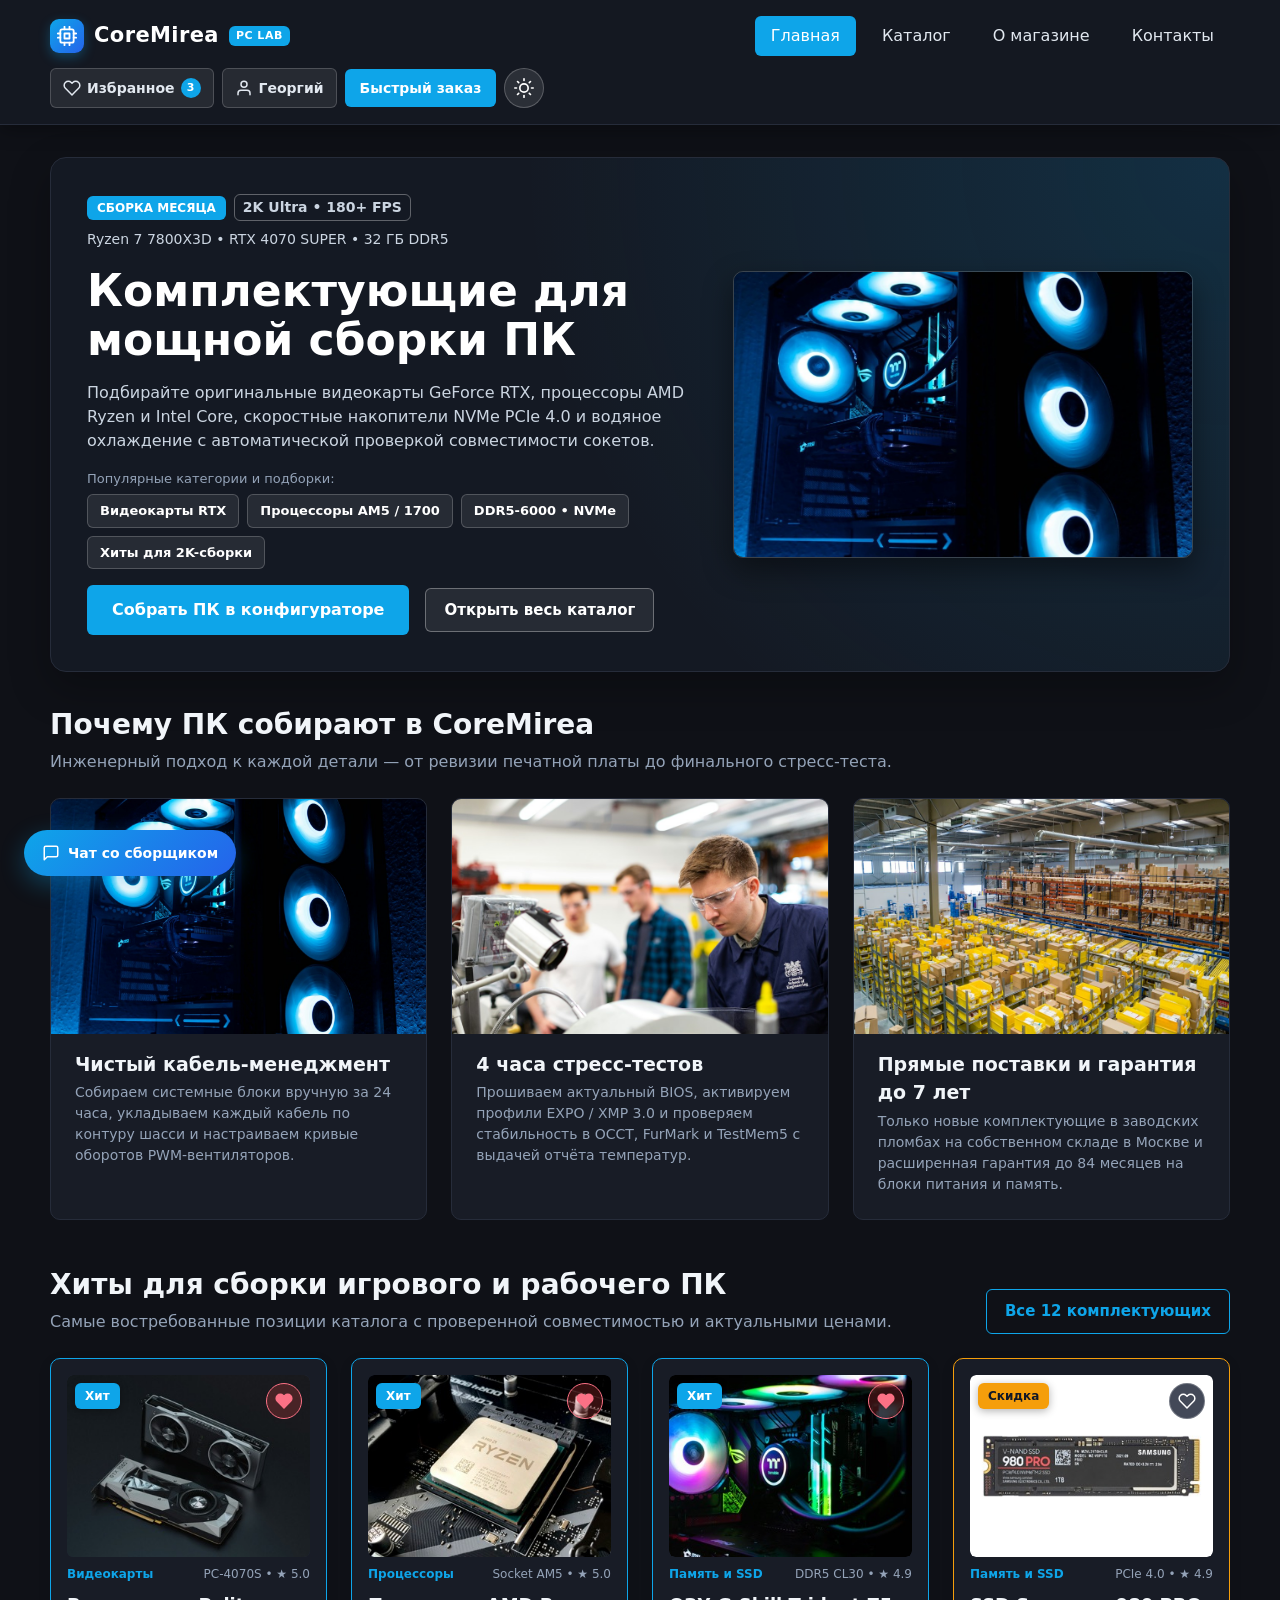
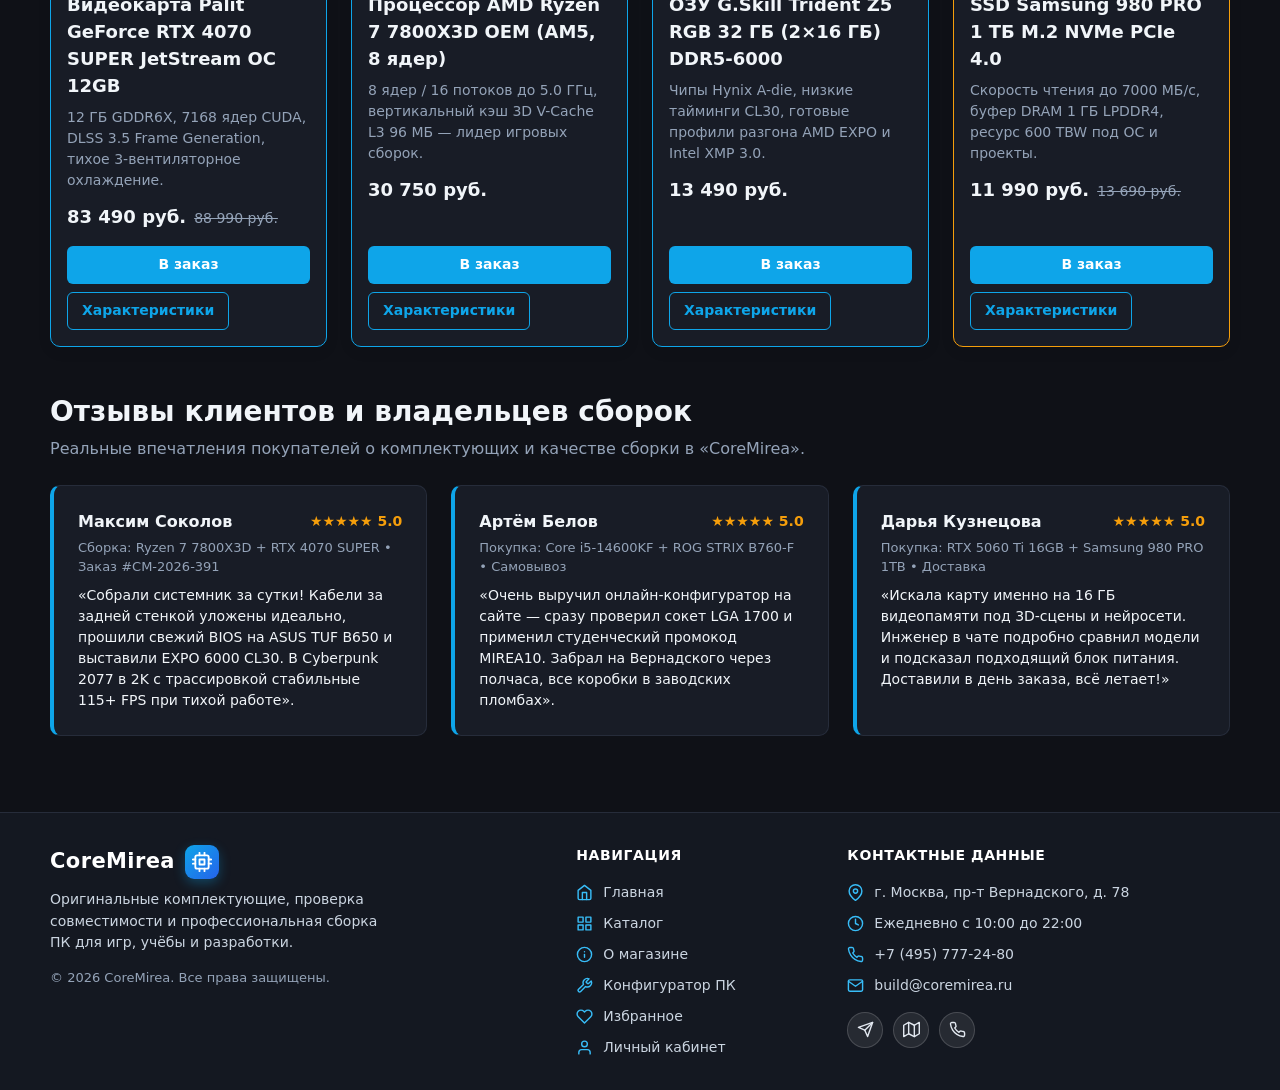
==== commit a287d2fd: "feat: redesign store to CoreMirea PC hardware & builder with React UI and dark/light theme" ====
--- a/index.html
+++ b/index.html
@@ -3,299 +3,619 @@
 <head>
   <meta charset="UTF-8">
   <meta name="viewport" content="width=device-width, initial-scale=1.0">
-  <meta name="description" content="Главная страница учебного интернет-магазина.">
-  <title>Главная — Учебный интернет-магазин</title>
+  <meta name="description" content="CoreMirea — магазин комплектующих для сборки ПК: видеокарты GeForce RTX, процессоры Ryzen и Intel Core, память DDR5, NVMe SSD и кастомная сборка в Москве.">
+  <title>Главная — CoreMirea • Комплектующие и сборка ПК</title>
   <link rel="stylesheet" href="css/style.css">
   <link rel="stylesheet" href="css/responsive.css">
+  <script src="js/store.js" defer></script>
+  <script src="js/vendor/react.production.min.js" defer></script>
+  <script src="js/vendor/react-dom.production.min.js" defer></script>
   <script src="js/main.js" defer></script>
+  <script src="js/react-ui.js" defer></script>
 </head>
 <body class="page">
   <header class="site-header">
     <div class="site-header__inner">
-      <a class="site-header__logo" href="index.html">ShopProject</a>
+      <a class="site-header__logo" href="index.html">
+        <span class="brand-mark" aria-hidden="true">
+          <svg viewBox="0 0 24 24">
+            <rect x="4" y="4" width="16" height="16" rx="2"></rect>
+            <rect x="9" y="9" width="6" height="6"></rect>
+            <line x1="9" y1="1" x2="9" y2="4"></line>
+            <line x1="15" y1="1" x2="15" y2="4"></line>
+            <line x1="9" y1="20" x2="9" y2="23"></line>
+            <line x1="15" y1="20" x2="15" y2="23"></line>
+            <line x1="20" y1="9" x2="23" y2="9"></line>
+            <line x1="20" y1="14" x2="23" y2="14"></line>
+            <line x1="1" y1="9" x2="4" y2="9"></line>
+            <line x1="1" y1="14" x2="4" y2="14"></line>
+          </svg>
+        </span>
+        <span>CoreMirea</span>
+        <span class="site-header__logo-badge">PC LAB</span>
+      </a>
 
       <nav class="site-nav" aria-label="Основная навигация">
         <ul class="site-nav__list">
           <li class="site-nav__item"><a class="site-nav__link site-nav__link--active" href="index.html">Главная</a></li>
           <li class="site-nav__item"><a class="site-nav__link" href="catalog.html">Каталог</a></li>
-          <li class="site-nav__item"><a class="site-nav__link" href="product.html">Товар</a></li>
-          <li class="site-nav__item"><a class="site-nav__link" href="order.html">Заявка</a></li>
+          <li class="site-nav__item"><a class="site-nav__link" href="about.html">О магазине</a></li>
           <li class="site-nav__item"><a class="site-nav__link" href="contacts.html">Контакты</a></li>
-          <li class="site-nav__item"><a class="site-nav__link" href="index.html#advantages">Преимущества</a></li>
-          <li class="site-nav__item"><a class="site-nav__link" href="index.html#popular">Популярные товары</a></li>
         </ul>
       </nav>
+
+      <div class="site-header__actions" id="react-header-actions">
+        <a class="header-action-link" href="favorites.html">Избранное</a>
+        <a class="header-action-link" href="account.html">Кабинет</a>
+        <button class="button button--primary button--sm js-quick-order" type="button" data-product-id="1">Быстрый заказ</button>
+      </div>
     </div>
   </header>
 
   <main class="page__main">
+    <div class="success-message" id="success-message" role="status" hidden></div>
+
     <section class="hero">
       <div class="hero__content">
-        <h1 class="hero__title">Учебный интернет-магазин</h1>
+        <div class="hero__meta">
+          <span class="hero__tag">Сборка месяца</span>
+          <span class="hero__spec">2K Ultra • 180+ FPS</span>
+          <span>Ryzen 7 7800X3D &bull; RTX 4070 SUPER &bull; 32 ГБ DDR5</span>
+        </div>
+
+        <h1 class="hero__title">Комплектующие для мощной сборки ПК</h1>
         <p class="hero__text">
-          Это стартовая страница учебного frontend-проекта.
-          В дальнейшем на её основе будет разработан многостраничный сайт
-          интернет-магазина или каталога услуг.
+          Подбирайте оригинальные видеокарты GeForce RTX, процессоры AMD Ryzen и Intel Core, скоростные накопители NVMe PCIe 4.0 и водяное охлаждение с автоматической проверкой совместимости сокетов.
         </p>
-        <a class="button button--primary" href="#popular">Перейти к товарам</a>
+
+        <div>
+          <span class="hero__chips-label">Популярные категории и подборки:</span>
+          <div class="hero__chips-list">
+            <a class="hero__chip" href="catalog.html?category=gpu">Видеокарты RTX</a>
+            <a class="hero__chip" href="catalog.html?category=cpu">Процессоры AM5 / 1700</a>
+            <a class="hero__chip" href="catalog.html?category=memory">DDR5-6000 &bull; NVMe</a>
+            <a class="hero__chip" href="category.html">Хиты для 2K-сборки</a>
+          </div>
+        </div>
+
+        <div class="hero__actions">
+          <a class="button button--primary button--lg" href="order.html">Собрать ПК в конфигураторе</a>
+          <a class="button button--outline-light" href="catalog.html">Открыть весь каталог</a>
+        </div>
       </div>
 
       <picture class="hero__media">
         <source media="(min-width: 1200px)" srcset="images/hero-desktop.jpg">
         <source media="(min-width: 768px)" srcset="images/hero-tablet.jpg">
         <img
+          class="hero__image"
           src="images/hero-mobile.jpg"
-          alt="Каталог учебных товаров"
+          alt="Игровой системный блок с жидкостным охлаждением и голубой ARGB-подсветкой"
           width="640"
           height="360"
-          class="hero__image"
         >
       </picture>
     </section>
 
     <section class="section" id="advantages">
-      <h2 class="section__title">Преимущества проекта</h2>
-
-      <ul class="advantages-list">
-        <li class="advantages-list__item">понятная HTML-структура;</li>
-        <li class="advantages-list__item">семантические блоки страницы;</li>
-        <li class="advantages-list__item">подключение внешнего CSS-файла;</li>
-        <li class="advantages-list__item">подготовка к разработке многостраничного сайта.</li>
-      </ul>
+      <div class="section__header">
+        <div>
+          <h2 class="section__title">Почему ПК собирают в CoreMirea</h2>
+          <p class="section__text">Инженерный подход к каждой детали — от ревизии печатной платы до финального стресс-теста.</p>
+        </div>
+      </div>
+
+      <div class="advantages-grid">
+        <article class="advantage-card">
+          <img
+            class="advantage-card__image"
+            src="images/adv-custom.jpg"
+            alt="Кастомная сборка игрового ПК с аккуратной укладкой кабелей"
+            width="700"
+            height="440"
+            loading="lazy"
+          >
+          <div class="advantage-card__body">
+            <h3 class="advantage-card__title">Чистый кабель-менеджмент</h3>
+            <p class="advantage-card__text">
+              Собираем системные блоки вручную за 24 часа, укладываем каждый кабель по контуру шасси и настраиваем кривые оборотов PWM-вентиляторов.
+            </p>
+          </div>
+        </article>
+
+        <article class="advantage-card">
+          <img
+            class="advantage-card__image"
+            src="images/adv-stress.jpg"
+            alt="Инженер за диагностическим стендом тестирования комплектующих"
+            width="700"
+            height="440"
+            loading="lazy"
+          >
+          <div class="advantage-card__body">
+            <h3 class="advantage-card__title">4 часа стресс-тестов</h3>
+            <p class="advantage-card__text">
+              Прошиваем актуальный BIOS, активируем профили EXPO / XMP 3.0 и проверяем стабильность в OCCT, FurMark и TestMem5 с выдачей отчёта температур.
+            </p>
+          </div>
+        </article>
+
+        <article class="advantage-card">
+          <img
+            class="advantage-card__image"
+            src="images/adv-delivery.jpg"
+            alt="Склад официальных комплектующих с быстрой отгрузкой"
+            width="700"
+            height="440"
+            loading="lazy"
+          >
+          <div class="advantage-card__body">
+            <h3 class="advantage-card__title">Прямые поставки и гарантия до 7 лет</h3>
+            <p class="advantage-card__text">
+              Только новые комплектующие в заводских пломбах на собственном складе в Москве и расширенная гарантия до 84 месяцев на блоки питания и память.
+            </p>
+          </div>
+        </article>
+      </div>
     </section>
 
     <section class="section" id="popular">
-      <h2 class="section__title">Популярные товары</h2>
+      <div class="section__header">
+        <div>
+          <h2 class="section__title">Хиты для сборки игрового и рабочего ПК</h2>
+          <p class="section__text">Самые востребованные позиции каталога с проверенной совместимостью и актуальными ценами.</p>
+        </div>
+        <a class="button button--secondary" href="catalog.html">Все 12 комплектующих</a>
+      </div>
+
       <div class="products-grid">
-
-      <article class="product-card product-card--featured">
-        <img
-          class="product-card__image"
-          src="images/headphones-640.jpg"
-          srcset="images/headphones-320.jpg 320w,
-                  images/headphones-480.jpg 480w,
-                  images/headphones-640.jpg 640w,
-                  images/headphones-960.jpg 960w"
-          sizes="(max-width: 639px) calc(100vw - 32px),
-                 (max-width: 1023px) calc(50vw - 24px),
-                 (max-width: 1279px) calc(33vw - 24px),
-                 280px"
-          alt="Беспроводные наушники SoundMax"
-          width="640"
-          height="480"
-          loading="lazy"
-        >
-        <span class="product-card__badge">Хит</span>
-        <h3 class="product-card__title">Беспроводные наушники SoundMax</h3>
-        <p class="product-card__description">Краткое описание учебного товара.</p>
-        <p class="product-card__price">Цена: 4990 руб.</p>
-        <button class="button button--primary product-card__button" type="button" data-product="Беспроводные наушники SoundMax">
-          Заказать
-        </button>
-      </article>
-
-      <article class="product-card product-card--discount">
-        <img
-          class="product-card__image"
-          src="images/phone-640.jpg"
-          srcset="images/phone-320.jpg 320w,
-                  images/phone-480.jpg 480w,
-                  images/phone-640.jpg 640w,
-                  images/phone-960.jpg 960w"
-          sizes="(max-width: 639px) calc(100vw - 32px),
-                 (max-width: 1023px) calc(50vw - 24px),
-                 (max-width: 1279px) calc(33vw - 24px),
-                 280px"
-          alt="Смартфон Nova X"
-          width="640"
-          height="480"
-          loading="lazy"
-        >
-        <span class="product-card__badge">Скидка</span>
-        <h3 class="product-card__title">Смартфон Nova X</h3>
-        <p class="product-card__description">Краткое описание учебного товара.</p>
-        <p class="product-card__price">Цена: 24990 руб. <s class="product-card__old-price">29990 руб.</s></p>
-        <button class="button button--primary product-card__button" type="button" data-product="Смартфон Nova X">
-          Заказать
-        </button>
-      </article>
-
-      <article class="product-card product-card--unavailable">
-        <img
-          class="product-card__image"
-          src="images/smartwatch-640.jpg"
-          srcset="images/smartwatch-320.jpg 320w,
-                  images/smartwatch-480.jpg 480w,
-                  images/smartwatch-640.jpg 640w,
-                  images/smartwatch-960.jpg 960w"
-          sizes="(max-width: 639px) calc(100vw - 32px),
-                 (max-width: 1023px) calc(50vw - 24px),
-                 (max-width: 1279px) calc(33vw - 24px),
-                 280px"
-          alt="Умные часы Pulse"
-          width="640"
-          height="480"
-          loading="lazy"
-        >
-        <h3 class="product-card__title">Умные часы Pulse</h3>
-        <p class="product-card__description">Краткое описание учебного товара.</p>
-        <p class="product-card__price">Цена: 8990 руб.</p>
-        <button class="button button--primary product-card__button" type="button" data-product="Умные часы Pulse" disabled>
-          Нет в наличии
-        </button>
-      </article>
+        <article class="product-card product-card--featured">
+          <div class="product-card__media">
+            <img
+              class="product-card__image"
+              src="images/gpu-rtx4070s-640.jpg"
+              srcset="images/gpu-rtx4070s-320.jpg 320w,
+                      images/gpu-rtx4070s-480.jpg 480w,
+                      images/gpu-rtx4070s-640.jpg 640w,
+                      images/gpu-rtx4070s-960.jpg 960w"
+              sizes="(max-width: 639px) calc(100vw - 32px),
+                     (max-width: 1023px) calc(50vw - 24px),
+                     (max-width: 1279px) calc(33vw - 24px),
+                     280px"
+              alt="Видеокарта Palit GeForce RTX 4070 SUPER JetStream OC 12GB"
+              width="640"
+              height="480"
+              loading="lazy"
+            >
+            <span class="product-card__badge">Хит</span>
+            <button class="fav-btn js-fav-toggle" type="button" data-product-id="1" aria-label="Добавить в избранное">
+              <svg viewBox="0 0 24 24" aria-hidden="true">
+                <path d="M20.84 4.61a5.5 5.5 0 0 0-7.78 0L12 5.67l-1.06-1.06a5.5 5.5 0 0 0-7.78 7.78l1.06 1.06L12 21.23l7.78-7.78 1.06-1.06a5.5 5.5 0 0 0 0-7.78z"></path>
+              </svg>
+            </button>
+          </div>
+          <div class="product-card__meta">
+            <span class="product-card__category">Видеокарты</span>
+            <span>PC-4070S &bull; ★ 5.0</span>
+          </div>
+          <h3 class="product-card__title">
+            <a class="product-card__title-link" href="product.html?id=1">Видеокарта Palit GeForce RTX 4070 SUPER JetStream OC 12GB</a>
+          </h3>
+          <p class="product-card__description">12 ГБ GDDR6X, 7168 ядер CUDA, DLSS 3.5 Frame Generation, тихое 3-вентиляторное охлаждение.</p>
+          <div class="product-card__price-row">
+            <p class="product-card__price">83 490 руб.</p>
+            <s class="product-card__old-price">88 990 руб.</s>
+          </div>
+          <div class="product-card__actions">
+            <button class="button button--primary button--sm product-card__button js-quick-order" type="button" data-product-id="1">В заказ</button>
+            <a class="button button--secondary button--sm" href="product.html?id=1">Характеристики</a>
+          </div>
+        </article>
+
+        <article class="product-card product-card--featured">
+          <div class="product-card__media">
+            <img
+              class="product-card__image"
+              src="images/cpu-ryzen7800x3d-640.jpg"
+              srcset="images/cpu-ryzen7800x3d-320.jpg 320w,
+                      images/cpu-ryzen7800x3d-480.jpg 480w,
+                      images/cpu-ryzen7800x3d-640.jpg 640w,
+                      images/cpu-ryzen7800x3d-960.jpg 960w"
+              sizes="(max-width: 639px) calc(100vw - 32px),
+                     (max-width: 1023px) calc(50vw - 24px),
+                     (max-width: 1279px) calc(33vw - 24px),
+                     280px"
+              alt="Процессор AMD Ryzen 7 7800X3D OEM"
+              width="640"
+              height="480"
+              loading="lazy"
+            >
+            <span class="product-card__badge">Хит</span>
+            <button class="fav-btn js-fav-toggle" type="button" data-product-id="2" aria-label="Добавить в избранное">
+              <svg viewBox="0 0 24 24" aria-hidden="true">
+                <path d="M20.84 4.61a5.5 5.5 0 0 0-7.78 0L12 5.67l-1.06-1.06a5.5 5.5 0 0 0-7.78 7.78l1.06 1.06L12 21.23l7.78-7.78 1.06-1.06a5.5 5.5 0 0 0 0-7.78z"></path>
+              </svg>
+            </button>
+          </div>
+          <div class="product-card__meta">
+            <span class="product-card__category">Процессоры</span>
+            <span>Socket AM5 &bull; ★ 5.0</span>
+          </div>
+          <h3 class="product-card__title">
+            <a class="product-card__title-link" href="product.html?id=2">Процессор AMD Ryzen 7 7800X3D OEM (AM5, 8 ядер)</a>
+          </h3>
+          <p class="product-card__description">8 ядер / 16 потоков до 5.0 ГГц, вертикальный кэш 3D V-Cache L3 96 МБ — лидер игровых сборок.</p>
+          <div class="product-card__price-row">
+            <p class="product-card__price">30 750 руб.</p>
+          </div>
+          <div class="product-card__actions">
+            <button class="button button--primary button--sm product-card__button js-quick-order" type="button" data-product-id="2">В заказ</button>
+            <a class="button button--secondary button--sm" href="product.html?id=2">Характеристики</a>
+          </div>
+        </article>
+
+        <article class="product-card product-card--featured">
+          <div class="product-card__media">
+            <img
+              class="product-card__image"
+              src="images/ram-ddr5-640.jpg"
+              srcset="images/ram-ddr5-320.jpg 320w,
+                      images/ram-ddr5-480.jpg 480w,
+                      images/ram-ddr5-640.jpg 640w,
+                      images/ram-ddr5-960.jpg 960w"
+              sizes="(max-width: 639px) calc(100vw - 32px),
+                     (max-width: 1023px) calc(50vw - 24px),
+                     (max-width: 1279px) calc(33vw - 24px),
+                     280px"
+              alt="Оперативная память G.Skill Trident Z5 RGB 32 ГБ DDR5-6000"
+              width="640"
+              height="480"
+              loading="lazy"
+            >
+            <span class="product-card__badge">Хит</span>
+            <button class="fav-btn js-fav-toggle" type="button" data-product-id="3" aria-label="Добавить в избранное">
+              <svg viewBox="0 0 24 24" aria-hidden="true">
+                <path d="M20.84 4.61a5.5 5.5 0 0 0-7.78 0L12 5.67l-1.06-1.06a5.5 5.5 0 0 0-7.78 7.78l1.06 1.06L12 21.23l7.78-7.78 1.06-1.06a5.5 5.5 0 0 0 0-7.78z"></path>
+              </svg>
+            </button>
+          </div>
+          <div class="product-card__meta">
+            <span class="product-card__category">Память и SSD</span>
+            <span>DDR5 CL30 &bull; ★ 4.9</span>
+          </div>
+          <h3 class="product-card__title">
+            <a class="product-card__title-link" href="product.html?id=3">ОЗУ G.Skill Trident Z5 RGB 32 ГБ (2×16 ГБ) DDR5-6000</a>
+          </h3>
+          <p class="product-card__description">Чипы Hynix A-die, низкие тайминги CL30, готовые профили разгона AMD EXPO и Intel XMP 3.0.</p>
+          <div class="product-card__price-row">
+            <p class="product-card__price">13 490 руб.</p>
+          </div>
+          <div class="product-card__actions">
+            <button class="button button--primary button--sm product-card__button js-quick-order" type="button" data-product-id="3">В заказ</button>
+            <a class="button button--secondary button--sm" href="product.html?id=3">Характеристики</a>
+          </div>
+        </article>
+
+        <article class="product-card product-card--discount">
+          <div class="product-card__media">
+            <img
+              class="product-card__image"
+              src="images/ssd-980pro-640.jpg"
+              srcset="images/ssd-980pro-320.jpg 320w,
+                      images/ssd-980pro-480.jpg 480w,
+                      images/ssd-980pro-640.jpg 640w,
+                      images/ssd-980pro-960.jpg 960w"
+              sizes="(max-width: 639px) calc(100vw - 32px),
+                     (max-width: 1023px) calc(50vw - 24px),
+                     (max-width: 1279px) calc(33vw - 24px),
+                     280px"
+              alt="SSD-накопитель Samsung 980 PRO 1 ТБ M.2 NVMe"
+              width="640"
+              height="480"
+              loading="lazy"
+            >
+            <span class="product-card__badge">Скидка</span>
+            <button class="fav-btn js-fav-toggle" type="button" data-product-id="4" aria-label="Добавить в избранное">
+              <svg viewBox="0 0 24 24" aria-hidden="true">
+                <path d="M20.84 4.61a5.5 5.5 0 0 0-7.78 0L12 5.67l-1.06-1.06a5.5 5.5 0 0 0-7.78 7.78l1.06 1.06L12 21.23l7.78-7.78 1.06-1.06a5.5 5.5 0 0 0 0-7.78z"></path>
+              </svg>
+            </button>
+          </div>
+          <div class="product-card__meta">
+            <span class="product-card__category">Память и SSD</span>
+            <span>PCIe 4.0 &bull; ★ 4.9</span>
+          </div>
+          <h3 class="product-card__title">
+            <a class="product-card__title-link" href="product.html?id=4">SSD Samsung 980 PRO 1 ТБ M.2 NVMe PCIe 4.0</a>
+          </h3>
+          <p class="product-card__description">Скорость чтения до 7000 МБ/с, буфер DRAM 1 ГБ LPDDR4, ресурс 600 TBW под ОС и проекты.</p>
+          <div class="product-card__price-row">
+            <p class="product-card__price">11 990 руб.</p>
+            <s class="product-card__old-price">13 690 руб.</s>
+          </div>
+          <div class="product-card__actions">
+            <button class="button button--primary button--sm product-card__button js-quick-order" type="button" data-product-id="4">В заказ</button>
+            <a class="button button--secondary button--sm" href="product.html?id=4">Характеристики</a>
+          </div>
+        </article>
       </div>
     </section>
 
     <section class="section reviews" id="reviews">
-      <h2 class="section__title">Отзывы покупателей</h2>
+      <div class="section__header">
+        <div>
+          <h2 class="section__title">Отзывы клиентов и владельцев сборок</h2>
+          <p class="section__text">Реальные впечатления покупателей о комплектующих и качестве сборки в «CoreMirea».</p>
+        </div>
+      </div>
 
       <div class="reviews__list">
-        <article class="review">
-          <p class="review__text">«Быстро оформил заявку, со мной связались в тот же день.»</p>
-          <p class="review__author">Иван, Москва</p>
-        </article>
-
-        <article class="review">
-          <p class="review__text">«Удобный каталог, всё понятно с первого раза.»</p>
-          <p class="review__author">Мария, Казань</p>
-        </article>
-
-        <article class="review">
-          <p class="review__text">«Понравились скидки и аккуратные карточки товаров.»</p>
-          <p class="review__author">Алексей, Тула</p>
+        <article class="review-card">
+          <div class="review-card__top">
+            <span class="review-card__author">Максим Соколов</span>
+            <span class="review-card__rating" aria-label="Оценка 5 из 5">&#9733;&#9733;&#9733;&#9733;&#9733; 5.0</span>
+          </div>
+          <p class="review-card__meta">Сборка: Ryzen 7 7800X3D + RTX 4070 SUPER &bull; Заказ #CM-2026-391</p>
+          <p class="review-card__text">
+            «Собрали системник за сутки! Кабели за задней стенкой уложены идеально, прошили свежий BIOS на ASUS TUF B650 и выставили EXPO 6000 CL30. В Cyberpunk 2077 в 2K с трассировкой стабильные 115+ FPS при тихой работе».
+          </p>
+        </article>
+
+        <article class="review-card">
+          <div class="review-card__top">
+            <span class="review-card__author">Артём Белов</span>
+            <span class="review-card__rating" aria-label="Оценка 5 из 5">&#9733;&#9733;&#9733;&#9733;&#9733; 5.0</span>
+          </div>
+          <p class="review-card__meta">Покупка: Core i5-14600KF + ROG STRIX B760-F &bull; Самовывоз</p>
+          <p class="review-card__text">
+            «Очень выручил онлайн-конфигуратор на сайте — сразу проверил сокет LGA 1700 и применил студенческий промокод MIREA10. Забрал на Вернадского через полчаса, все коробки в заводских пломбах».
+          </p>
+        </article>
+
+        <article class="review-card">
+          <div class="review-card__top">
+            <span class="review-card__author">Дарья Кузнецова</span>
+            <span class="review-card__rating" aria-label="Оценка 5 из 5">&#9733;&#9733;&#9733;&#9733;&#9733; 5.0</span>
+          </div>
+          <p class="review-card__meta">Покупка: RTX 5060 Ti 16GB + Samsung 980 PRO 1TB &bull; Доставка</p>
+          <p class="review-card__text">
+            «Искала карту именно на 16 ГБ видеопамяти под 3D-сцены и нейросети. Инженер в чате подробно сравнил модели и подсказал подходящий блок питания. Доставили в день заказа, всё летает!»
+          </p>
         </article>
       </div>
     </section>
-
-    <aside class="aside-info">
-      <h2 class="aside-info__title">Информация для студентов</h2>
-      <p class="aside-info__text">
-        На следующих практических занятиях этот проект будет расширяться:
-        появятся формы, модальное окно, дополнительные страницы, Flex/Grid,
-        БЭМ-структура и адаптивная версия сайта.
-      </p>
-    </aside>
   </main>
 
-  <footer class="site-footer" id="contacts">
-    <p class="site-footer__text">&copy; 2026 Учебный проект. Все права защищены.</p>
-    <p class="site-footer__text">Дисциплина: Фронтенд и бэкенд разработка</p>
+  <footer class="site-footer">
+    <div class="site-footer__inner">
+      <div class="site-footer__grid">
+        <div class="site-footer__col site-footer__col--brand">
+          <a class="site-footer__logo" href="index.html">
+            <span>CoreMirea</span>
+            <span class="brand-mark" aria-hidden="true">
+              <svg viewBox="0 0 24 24">
+                <rect x="4" y="4" width="16" height="16" rx="2"></rect>
+                <rect x="9" y="9" width="6" height="6"></rect>
+                <line x1="9" y1="1" x2="9" y2="4"></line>
+                <line x1="15" y1="1" x2="15" y2="4"></line>
+                <line x1="9" y1="20" x2="9" y2="23"></line>
+                <line x1="15" y1="20" x2="15" y2="23"></line>
+                <line x1="20" y1="9" x2="23" y2="9"></line>
+                <line x1="20" y1="14" x2="23" y2="14"></line>
+                <line x1="1" y1="9" x2="4" y2="9"></line>
+                <line x1="1" y1="14" x2="4" y2="14"></line>
+              </svg>
+            </span>
+          </a>
+          <p class="site-footer__slogan">
+            Оригинальные комплектующие, проверка совместимости и профессиональная сборка ПК для игр, учёбы и разработки.
+          </p>
+          <p class="site-footer__copy">&copy; 2026 CoreMirea. Все права защищены.</p>
+        </div>
+
+        <nav class="site-footer__col site-footer__col--nav" aria-label="Навигация в подвале">
+          <h3 class="site-footer__title">Навигация</h3>
+          <ul class="site-footer__list">
+            <li class="site-footer__item">
+              <a class="site-footer__link" href="index.html">
+                <svg class="site-footer__icon" viewBox="0 0 24 24" aria-hidden="true">
+                  <path d="M3 9l9-7 9 7v11a2 2 0 0 1-2 2H5a2 2 0 0 1-2-2z"></path>
+                  <polyline points="9 22 9 12 15 12 15 22"></polyline>
+                </svg>
+                <span>Главная</span>
+              </a>
+            </li>
+            <li class="site-footer__item">
+              <a class="site-footer__link" href="catalog.html">
+                <svg class="site-footer__icon" viewBox="0 0 24 24" aria-hidden="true">
+                  <rect x="3" y="3" width="7" height="7"></rect>
+                  <rect x="14" y="3" width="7" height="7"></rect>
+                  <rect x="14" y="14" width="7" height="7"></rect>
+                  <rect x="3" y="14" width="7" height="7"></rect>
+                </svg>
+                <span>Каталог</span>
+              </a>
+            </li>
+            <li class="site-footer__item">
+              <a class="site-footer__link" href="about.html">
+                <svg class="site-footer__icon" viewBox="0 0 24 24" aria-hidden="true">
+                  <circle cx="12" cy="12" r="10"></circle>
+                  <line x1="12" y1="16" x2="12" y2="12"></line>
+                  <line x1="12" y1="8" x2="12.01" y2="8"></line>
+                </svg>
+                <span>О магазине</span>
+              </a>
+            </li>
+            <li class="site-footer__item">
+              <a class="site-footer__link" href="order.html">
+                <svg class="site-footer__icon" viewBox="0 0 24 24" aria-hidden="true">
+                  <path d="M14.7 6.3a1 1 0 0 0 0 1.4l1.6 1.6a1 1 0 0 0 1.4 0l3.77-3.77a6 6 0 0 1-7.94 7.94l-6.91 6.91a2.12 2.12 0 0 1-3-3l6.91-6.91a6 6 0 0 1 7.94-7.94l-3.76 3.76z"></path>
+                </svg>
+                <span>Конфигуратор ПК</span>
+              </a>
+            </li>
+            <li class="site-footer__item">
+              <a class="site-footer__link" href="favorites.html">
+                <svg class="site-footer__icon" viewBox="0 0 24 24" aria-hidden="true">
+                  <path d="M20.84 4.61a5.5 5.5 0 0 0-7.78 0L12 5.67l-1.06-1.06a5.5 5.5 0 0 0-7.78 7.78l1.06 1.06L12 21.23l7.78-7.78 1.06-1.06a5.5 5.5 0 0 0 0-7.78z"></path>
+                </svg>
+                <span>Избранное</span>
+              </a>
+            </li>
+            <li class="site-footer__item">
+              <a class="site-footer__link" href="account.html">
+                <svg class="site-footer__icon" viewBox="0 0 24 24" aria-hidden="true">
+                  <path d="M20 21v-2a4 4 0 0 0-4-4H8a4 4 0 0 0-4 4v2"></path>
+                  <circle cx="12" cy="7" r="4"></circle>
+                </svg>
+                <span>Личный кабинет</span>
+              </a>
+            </li>
+          </ul>
+        </nav>
+
+        <div class="site-footer__col site-footer__col--contacts">
+          <h3 class="site-footer__title">Контактные данные</h3>
+          <ul class="site-footer__list">
+            <li class="site-footer__item">
+              <svg class="site-footer__icon" viewBox="0 0 24 24" aria-hidden="true">
+                <path d="M21 10c0 7-9 13-9 13s-9-6-9-13a9 9 0 0 1 18 0z"></path>
+                <circle cx="12" cy="10" r="3"></circle>
+              </svg>
+              <span>г. Москва, пр-т Вернадского, д. 78</span>
+            </li>
+            <li class="site-footer__item">
+              <svg class="site-footer__icon" viewBox="0 0 24 24" aria-hidden="true">
+                <circle cx="12" cy="12" r="10"></circle>
+                <polyline points="12 6 12 12 16 14"></polyline>
+              </svg>
+              <span>Ежедневно с 10:00 до 22:00</span>
+            </li>
+            <li class="site-footer__item">
+              <svg class="site-footer__icon" viewBox="0 0 24 24" aria-hidden="true">
+                <path d="M22 16.92v3a2 2 0 0 1-2.18 2 19.79 19.79 0 0 1-8.63-3.07 19.5 19.5 0 0 1-6-6 19.79 19.79 0 0 1-3.07-8.67A2 2 0 0 1 4.11 2h3a2 2 0 0 1 2 1.72 12.84 12.84 0 0 0 .7 2.81 2 2 0 0 1-.45 2.11L8.09 9.91a16 16 0 0 0 6 6l1.27-1.27a2 2 0 0 1 2.11-.45 12.84 12.84 0 0 0 2.81.7A2 2 0 0 1 22 16.92z"></path>
+              </svg>
+              <a class="site-footer__link" href="tel:+74957772480">+7 (495) 777-24-80</a>
+            </li>
+            <li class="site-footer__item">
+              <svg class="site-footer__icon" viewBox="0 0 24 24" aria-hidden="true">
+                <path d="M4 4h16c1.1 0 2 .9 2 2v12c0 1.1-.9 2-2 2H4c-1.1 0-2-.9-2-2V6c0-1.1.9-2 2-2z"></path>
+                <polyline points="22,6 12,13 2,6"></polyline>
+              </svg>
+              <a class="site-footer__link" href="mailto:build@coremirea.ru">build@coremirea.ru</a>
+            </li>
+          </ul>
+
+          <div class="site-footer__socials">
+            <a class="site-footer__social-link" href="contacts.html" aria-label="Telegram-канал CoreMirea" title="Telegram">
+              <svg viewBox="0 0 24 24" aria-hidden="true">
+                <line x1="22" y1="2" x2="11" y2="13"></line>
+                <polygon points="22 2 15 22 11 13 2 9 22 2"></polygon>
+              </svg>
+            </a>
+            <a class="site-footer__social-link" href="contacts.html#map" aria-label="Схема проезда" title="Карта проезда">
+              <svg viewBox="0 0 24 24" aria-hidden="true">
+                <polygon points="1 6 1 22 8 18 16 22 23 18 23 2 16 6 8 2 1 6"></polygon>
+                <line x1="8" y1="2" x2="8" y2="18"></line>
+                <line x1="16" y1="6" x2="16" y2="22"></line>
+              </svg>
+            </a>
+            <a class="site-footer__social-link" href="tel:+74957772480" aria-label="Позвонить в сборочный цех" title="Позвонить">
+              <svg viewBox="0 0 24 24" aria-hidden="true">
+                <path d="M22 16.92v3a2 2 0 0 1-2.18 2 19.79 19.79 0 0 1-8.63-3.07 19.5 19.5 0 0 1-6-6 19.79 19.79 0 0 1-3.07-8.67A2 2 0 0 1 4.11 2h3a2 2 0 0 1 2 1.72 12.84 12.84 0 0 0 .7 2.81 2 2 0 0 1-.45 2.11L8.09 9.91a16 16 0 0 0 6 6l1.27-1.27a2 2 0 0 1 2.11-.45 12.84 12.84 0 0 0 2.81.7A2 2 0 0 1 22 16.92z"></path>
+              </svg>
+            </a>
+          </div>
+        </div>
+      </div>
+    </div>
   </footer>
-<dialog class="order-dialog" id="order-dialog" aria-labelledby="order-dialog-title">
-  <div class="order-dialog__inner">
-    <button class="order-dialog__close" type="button" id="close-order-dialog-cross" aria-label="Закрыть окно">&times;</button>
-    <h2 class="order-dialog__title" id="order-dialog-title">Оформление заявки</h2>
-    <p class="order-dialog__product" id="dialog-product-name"></p>
-
-    <form class="order-form" id="order-form" action="#" method="post" novalidate>
-      <input id="selected-product" name="selected-product" type="hidden">
-
-      <div class="order-form__field">
-        <label class="order-form__label" for="order-name">Имя</label>
-        <input
-          class="order-form__input"
-          id="order-name"
-          name="name"
-          type="text"
-          placeholder="Введите ваше имя"
-          minlength="2"
-          autocomplete="given-name"
-          required
-        >
-      </div>
-
-      <div class="order-form__field">
-        <label class="order-form__label" for="order-email">E-mail</label>
-        <input
-          class="order-form__input"
-          id="order-email"
-          name="email"
-          type="email"
-          placeholder="example@mail.ru"
-          autocomplete="email"
-          required
-        >
-      </div>
-
-      <div class="order-form__field">
-        <label class="order-form__label" for="order-phone">Телефон</label>
-        <input
-          class="order-form__input"
-          id="order-phone"
-          name="phone"
-          type="tel"
-          inputmode="tel"
-          placeholder="+7 (900) 000-00-00"
-          pattern="^\+7 \(\d{3}\) \d{3}-\d{2}-\d{2}$"
-          required
-        >
-        <small class="order-form__hint">Формат: +7 (900) 000-00-00</small>
-      </div>
-
-      <div class="order-form__field">
-        <label class="order-form__label" for="order-date">Дата связи</label>
-        <input
-          class="order-form__input"
-          id="order-date"
-          name="date"
-          type="date"
-        >
-      </div>
-
-      <div class="order-form__field order-form__field--wide">
-        <label class="order-form__label" for="order-topic">Тема заявки</label>
-        <select class="order-form__select" id="order-topic" name="topic" required>
-          <option value="">Выберите тему</option>
-          <option value="product">Заказ товара</option>
-          <option value="consultation">Консультация</option>
-          <option value="delivery">Доставка</option>
-        </select>
-      </div>
-
-      <div class="order-form__field order-form__field--wide">
-        <label class="order-form__label" for="order-comment">Комментарий</label>
-        <textarea
-          class="order-form__textarea"
-          id="order-comment"
-          name="comment"
-          rows="4"
-          placeholder="Укажите дополнительную информацию"
-        ></textarea>
-      </div>
-
-      <div class="order-form__field order-form__field--checkbox">
-        <label class="order-form__label">
-          <input
-            class="order-form__checkbox"
-            id="order-agreement"
-            name="agreement"
-            type="checkbox"
-            required
-          >
-          Я согласен на обработку данных
-        </label>
-      </div>
-
-      <div class="order-form__actions">
-        <button class="button button--secondary" type="button" id="close-order-dialog">Закрыть</button>
-        <button class="button button--secondary" type="reset">Очистить</button>
-        <button class="button button--primary" type="submit">Отправить заявку</button>
-      </div>
-    </form>
-  </div>
-</dialog>
-<p class="success-message" id="success-message" hidden>
-  Форма успешно отправлена!
-</p>
-<button
-  class="button button--primary scroll-top"
-  id="scroll-top"
-  type="button"
-  aria-label="Вернуться наверх"
-  hidden
->
-  ↑ Наверх
-</button>
+
+  <!-- Виджет чата СЛЕВА (монтируется на React) -->
+  <div id="react-chat-root"></div>
+
+  <!-- Стилизованная кнопка «Наверх» СПРАВА (строго без стрелки) -->
+  <button class="scroll-top" type="button" id="scroll-top" hidden aria-label="Прокрутить страницу наверх">
+    <span class="scroll-top__dot" aria-hidden="true"></span>
+    <span>Наверх</span>
+  </button>
+
+  <!-- Модальное окно быстрого заказа комплектующих -->
+  <dialog class="order-dialog" id="order-dialog" aria-labelledby="order-dialog-title">
+    <div class="order-dialog__inner">
+      <button class="order-dialog__close" type="button" id="close-order-dialog-cross" aria-label="Закрыть окно">&times;</button>
+      <h2 class="order-dialog__title" id="order-dialog-title">Быстрый заказ комплектующего</h2>
+      <p class="order-dialog__product" id="dialog-product-name">Вы выбрали: GeForce RTX 4070 SUPER</p>
+
+      <form class="order-form" id="order-form" action="#" method="post" novalidate>
+        <div class="order-form__field">
+          <label class="order-form__label" for="quick-product">
+            Комплектующее <span class="order-form__required" aria-hidden="true">*</span>
+          </label>
+          <select class="order-form__select" id="quick-product" name="product" required>
+            <option value="1">Palit GeForce RTX 4070 SUPER 12GB — 83 490 руб.</option>
+            <option value="2">AMD Ryzen 7 7800X3D OEM (AM5) — 30 750 руб.</option>
+            <option value="3">G.Skill Trident Z5 RGB 32 ГБ DDR5-6000 — 13 490 руб.</option>
+            <option value="4">SSD Samsung 980 PRO 1 ТБ NVMe — 11 990 руб.</option>
+            <option value="5">PNY GeForce RTX 5060 Ti 16GB — 56 990 руб.</option>
+            <option value="6">Intel Core i5-14600KF OEM (LGA 1700) — 21 890 руб.</option>
+            <option value="7">ASUS TUF GAMING B650-PLUS WIFI — 20 490 руб.</option>
+            <option value="8">ASUS ROG STRIX B760-F GAMING WIFI — 23 990 руб.</option>
+            <option value="9">СЖО Corsair iCUE H150i RGB 360 мм — 15 990 руб.</option>
+            <option value="10">БП Corsair RM850e 850W 80+ Gold — 12 990 руб.</option>
+            <option value="11">Корпус Thermaltake View ARGB TG — 9 490 руб.</option>
+          </select>
+        </div>
+
+        <div class="order-form__row">
+          <div class="order-form__field">
+            <label class="order-form__label" for="order-qty">Количество, шт.</label>
+            <input class="order-form__input" id="order-qty" name="qty" type="number" min="1" max="10" value="1" required>
+          </div>
+          <div class="order-form__field">
+            <label class="order-form__label" for="order-delivery">Получение</label>
+            <select class="order-form__select" id="order-delivery" name="delivery">
+              <option value="pickup">Самовывоз (Вернадского, 78)</option>
+              <option value="courier">Курьер по Москве</option>
+              <option value="express">Экспресс за 2 часа</option>
+            </select>
+          </div>
+        </div>
+
+        <div class="order-form__row">
+          <div class="order-form__field">
+            <label class="order-form__label" for="order-name">
+              Ваше имя <span class="order-form__required" aria-hidden="true">*</span>
+            </label>
+            <input class="order-form__input" id="order-name" name="name" type="text" minlength="2" placeholder="Введите имя" required>
+          </div>
+          <div class="order-form__field">
+            <label class="order-form__label" for="order-phone">
+              Телефон <span class="order-form__required" aria-hidden="true">*</span>
+            </label>
+            <input class="order-form__input" id="order-phone" name="phone" type="tel" placeholder="+7 (900) 000-00-00" required>
+          </div>
+        </div>
+
+        <div class="order-form__field">
+          <label class="order-form__label" for="order-email">E-mail для резерва</label>
+          <input class="order-form__input" id="order-email" name="email" type="email" placeholder="mail@example.ru">
+        </div>
+
+        <div class="order-form__field order-form__field--checkbox">
+          <label class="order-form__label" for="order-agreement">
+            <input id="order-agreement" name="agreement" type="checkbox" required checked>
+            <span>Согласен с условиями гарантии и обработкой персональных данных *</span>
+          </label>
+        </div>
+
+        <div class="order-form__actions">
+          <button class="button button--primary" type="submit">Подтвердить резерв</button>
+          <button class="button button--secondary" type="reset">Очистить</button>
+          <button class="button button--secondary" type="button" id="close-order-dialog">Закрыть</button>
+        </div>
+      </form>
+    </div>
+  </dialog>
 </body>
-</html>+</html>
--- a/css/style.css
+++ b/css/style.css
@@ -1,21 +1,34 @@
 /* ===============================
-   1. Переменные проекта
+   1. Переменные проекта и темы
    =============================== */
 
 :root {
-  /* Основные цвета проекта */
-  --color-bg: #ffffff;
-  --color-text: #222222;
-  --color-muted: #666666;
-  --color-primary: #0057b8;
-  --color-primary-dark: #003f86;
-  --color-border: #dddddd;
-  --color-surface: #f7f7f7;
-  --color-surface-accent: #eef5ff;
-  --color-danger: #b00020;
-  --color-success: #168a2f;
-  --color-success-bg: #eefaf0;
+  /* Тёмная тема по умолчанию (стиль флагманского техно-шоурума) */
+  --color-bg: #0f1117;
+  --color-text: #f1f5f9;
+  --color-muted: #94a3b8;
+  --color-primary: #0ea5e9;
+  --color-primary-dark: #0284c7;
+  --color-primary-light: #38bdf8;
+  --color-primary-glow: rgba(14, 165, 233, 0.32);
+  --color-accent: #141821;
+  --color-border: #262c3a;
+  --color-surface: #181c26;
+  --color-surface-alt: #212736;
+  --color-surface-accent: #132235;
+  --color-danger: #ef4444;
+  --color-danger-bg: rgba(239, 68, 68, 0.14);
+  --color-success: #22c55e;
+  --color-success-bg: #12281c;
+  --color-success-text: #86efac;
+  --color-warning: #f59e0b;
+  --color-warning-bg: #291d0a;
+  --color-warning-text: #fde68a;
+  --color-pro: #a855f7;
+  --color-pro-bg: rgba(168, 85, 247, 0.18);
+  --color-pro-text: #e9d5ff;
   --color-white: #ffffff;
+  --scheme-mode: dark;
 
   /* Отступы */
   --space-xs: 4px;
@@ -23,25 +36,53 @@
   --space-md: 16px;
   --space-lg: 24px;
   --space-xl: 32px;
+  --space-2xl: 48px;
 
   /* Скругления */
   --radius-sm: 6px;
-  --radius-md: 8px;
-  --radius-lg: 12px;
+  --radius-md: 10px;
+  --radius-lg: 16px;
+  --radius-pill: 999px;
 
   /* Размеры */
-  --container-width: 1100px;
+  --container-width: 1180px;
+}
+
+/* Светлая тема при переключении */
+html[data-theme="light"] {
+  --color-bg: #f8fafc;
+  --color-text: #0f172a;
+  --color-muted: #5c6474;
+  --color-primary: #0284c7;
+  --color-primary-dark: #0369a1;
+  --color-primary-light: #0ea5e9;
+  --color-primary-glow: rgba(2, 132, 199, 0.24);
+  --color-accent: #111827;
+  --color-border: #dce1eb;
+  --color-surface: #ffffff;
+  --color-surface-alt: #f1f5f9;
+  --color-surface-accent: #e0f2fe;
+  --color-danger: #dc2626;
+  --color-danger-bg: #fef2f2;
+  --color-success: #168a2f;
+  --color-success-bg: #eefaf0;
+  --color-success-text: #14532d;
+  --color-warning: #d97706;
+  --color-warning-bg: #fffbeb;
+  --color-warning-text: #92400e;
+  --color-pro: #7c3aed;
+  --color-pro-bg: #f3e8ff;
+  --color-pro-text: #5b21b6;
+  --scheme-mode: light;
 }
 
 /* ===============================
-   2. Базовые стили
+   2. Базовые стили и утилиты
    =============================== */
 
-/*
-  border-box делает расчёт размеров более понятным:
-  width включает content, padding и border.
-*/
-* {
+*,
+*::before,
+*::after {
   box-sizing: border-box;
 }
 
@@ -51,18 +92,61 @@
 
 body {
   margin: 0;
-  font-family: Arial, sans-serif;
+  font-family: system-ui, -apple-system, "Segoe UI", Roboto, Arial, sans-serif;
   line-height: 1.5;
   color: var(--color-text);
   background-color: var(--color-bg);
+  transition: background-color 0.35s ease, color 0.35s ease;
+}
+
+/* Плавная смена темы для всех компонентов */
+.site-header,
+.site-footer,
+.hero,
+.advantage-card,
+.product-card,
+.review-card,
+.catalog-filters,
+.filters-form__fieldset,
+.about-store,
+.store-stats__item,
+.contact-card,
+.faq__item,
+.order-form__fieldset,
+.order-form__input,
+.order-form__select,
+.order-form__textarea,
+.addon-option,
+.order-summary,
+.table-wrapper,
+.product-table__cell,
+.order-dialog,
+.chat-widget__window,
+.chat-widget__header,
+.chat-widget__form,
+.chat-widget__input,
+.chat-msg,
+.chat-widget__chip,
+.account-card,
+.promo-card,
+.order-history-card,
+.empty-state,
+.success-message,
+.alert-box {
+  transition:
+    background-color 0.35s ease,
+    color 0.35s ease,
+    border-color 0.35s ease,
+    box-shadow 0.35s ease;
 }
 
 a {
   color: var(--color-primary);
+  transition: color 0.2s ease, background-color 0.2s ease;
 }
 
 a:hover {
-  color: var(--color-primary-dark);
+  color: var(--color-primary-light);
 }
 
 a:focus-visible {
@@ -75,18 +159,37 @@
   outline-offset: 4px;
 }
 
+.visually-hidden {
+  position: absolute;
+  width: 1px;
+  height: 1px;
+  padding: 0;
+  margin: -1px;
+  overflow: hidden;
+  clip: rect(0, 0, 0, 0);
+  white-space: nowrap;
+  border: 0;
+}
+
+.text-muted {
+  color: var(--color-muted);
+}
+
 /* ===============================
-   3. Блок page
+   3. Каркас страницы
    =============================== */
 
+.page {
+  min-height: 100vh;
+  display: flex;
+  flex-direction: column;
+}
+
 .page__main {
-  padding: var(--space-lg);
-}
-
-/*
-  Модификатор фиксирует страницу,
-  когда открыто модальное окно.
-*/
+  flex: 1;
+  padding: var(--space-lg) var(--space-md);
+}
+
 .page--locked {
   position: fixed;
   width: 100%;
@@ -94,11 +197,14 @@
 }
 
 /* ===============================
-   4. Шапка и навигация
+   4. Шапка, логотип и навигация
    =============================== */
 
 .site-header {
-  background-color: var(--color-surface);
+  background-color: var(--color-accent);
+  color: var(--color-white);
+  border-bottom: 1px solid var(--color-border);
+  box-shadow: 0 4px 18px rgba(0, 0, 0, 0.35);
 }
 
 .site-header__inner {
@@ -109,13 +215,59 @@
   gap: var(--space-md);
   max-width: var(--container-width);
   margin: 0 auto;
-  padding: var(--space-lg);
-}
-
-.site-header__logo {
-  font-weight: 700;
-  color: var(--color-text);
+  padding: var(--space-md) var(--space-lg);
+}
+
+.site-header__logo,
+.site-footer__logo {
+  display: inline-flex;
+  align-items: center;
+  gap: 10px;
+  font-size: 21px;
+  font-weight: 800;
+  letter-spacing: 0.4px;
+  color: var(--color-white);
   text-decoration: none;
+}
+
+.site-header__logo:hover,
+.site-footer__logo:hover {
+  color: var(--color-primary-light);
+}
+
+.brand-mark {
+  display: inline-flex;
+  align-items: center;
+  justify-content: center;
+  width: 34px;
+  height: 34px;
+  border-radius: 9px;
+  background: linear-gradient(135deg, var(--color-primary) 0%, #2563eb 100%);
+  color: var(--color-white);
+  box-shadow: 0 4px 12px var(--color-primary-glow);
+  flex-shrink: 0;
+}
+
+.brand-mark svg {
+  width: 20px;
+  height: 20px;
+  fill: none;
+  stroke: currentColor;
+  stroke-width: 2.2;
+  stroke-linecap: round;
+  stroke-linejoin: round;
+}
+
+.site-header__logo-badge {
+  display: inline-block;
+  padding: 2px 7px;
+  font-size: 11px;
+  font-weight: 700;
+  text-transform: uppercase;
+  letter-spacing: 0.5px;
+  background-color: var(--color-primary);
+  color: var(--color-white);
+  border-radius: var(--radius-sm);
 }
 
 .site-nav__list {
@@ -123,7 +275,7 @@
   flex-wrap: wrap;
   justify-content: center;
   align-items: center;
-  gap: var(--space-md);
+  gap: var(--space-xs);
   margin: 0;
   padding: 0;
   list-style: none;
@@ -131,28 +283,122 @@
 
 .site-nav__link {
   display: inline-block;
-  padding: var(--space-sm) var(--space-md);
-  color: var(--color-primary);
+  padding: 8px 14px;
+  color: #e2e8f0;
   text-decoration: none;
+  font-weight: 500;
   border-radius: var(--radius-sm);
 }
 
 .site-nav__link:hover {
   color: var(--color-white);
+  background-color: rgba(255, 255, 255, 0.1);
+}
+
+.site-nav__link:focus-visible {
+  outline: 2px solid var(--color-white);
+  outline-offset: 2px;
+}
+
+.site-nav__link--active {
+  color: var(--color-white);
   background-color: var(--color-primary);
 }
 
-.site-nav__link:focus-visible {
+.site-nav__link--active:hover {
+  background-color: var(--color-primary-dark);
+}
+
+.site-header__actions {
+  display: flex;
+  align-items: center;
+  flex-wrap: wrap;
+  gap: var(--space-sm);
+}
+
+.header-action-link {
+  position: relative;
+  display: inline-flex;
+  align-items: center;
+  gap: 6px;
+  min-height: 40px;
+  padding: 6px 12px;
+  font-size: 14px;
+  font-weight: 600;
+  color: #e2e8f0;
+  text-decoration: none;
+  background-color: rgba(255, 255, 255, 0.08);
+  border: 1px solid rgba(255, 255, 255, 0.18);
+  border-radius: var(--radius-sm);
+  transition: background-color 0.2s ease, border-color 0.2s ease, color 0.2s ease;
+}
+
+.header-action-link:hover,
+.header-action-link--active {
+  color: var(--color-white);
+  background-color: rgba(14, 165, 233, 0.22);
+  border-color: var(--color-primary);
+}
+
+.header-action-link svg {
+  width: 18px;
+  height: 18px;
+  fill: none;
+  stroke: currentColor;
+  stroke-width: 2;
+  stroke-linecap: round;
+  stroke-linejoin: round;
+}
+
+.header-action-link__badge {
+  display: inline-flex;
+  align-items: center;
+  justify-content: center;
+  min-width: 20px;
+  height: 20px;
+  padding: 0 6px;
+  font-size: 11px;
+  font-weight: 700;
+  color: var(--color-white);
+  background-color: var(--color-primary);
+  border-radius: var(--radius-pill);
+}
+
+.theme-toggle {
+  display: inline-flex;
+  align-items: center;
+  justify-content: center;
+  width: 40px;
+  height: 40px;
+  padding: 0;
+  color: var(--color-white);
+  background-color: rgba(255, 255, 255, 0.1);
+  border: 1px solid rgba(255, 255, 255, 0.22);
+  border-radius: 50%;
+  cursor: pointer;
+  transition: background-color 0.2s ease, border-color 0.2s ease, transform 0.2s ease, color 0.2s ease;
+}
+
+.theme-toggle svg {
+  width: 20px;
+  height: 20px;
+  fill: none;
+  stroke: currentColor;
+  stroke-width: 2;
+  stroke-linecap: round;
+  stroke-linejoin: round;
+}
+
+.theme-toggle:hover {
+  color: var(--color-primary-light);
+  background-color: rgba(255, 255, 255, 0.16);
+  border-color: var(--color-primary);
+  transform: rotate(14deg);
+}
+
+.theme-toggle:focus-visible {
   outline: 2px solid var(--color-primary);
-  outline-offset: 3px;
-}
-
-/*
-  Активная ссылка — текущая страница.
-*/
-.site-nav__link--active {
-  color: var(--color-white);
-  background-color: var(--color-primary);
+  outline-offset: 2px;
 }
 
 /* ===============================
@@ -168,27 +414,217 @@
 
 .breadcrumbs__link {
   color: var(--color-primary);
-}
-
+  text-decoration: none;
+}
+
+.breadcrumbs__link:hover {
+  text-decoration: underline;
+}
+
+.breadcrumbs__link--inner::before,
 .breadcrumbs__current::before {
   content: " / ";
   color: var(--color-muted);
 }
 
 /* ===============================
-   6. Разделы страницы
+   6. Кнопки
+   =============================== */
+
+.button {
+  display: inline-flex;
+  align-items: center;
+  justify-content: center;
+  gap: 6px;
+  min-height: 44px;
+  padding: 10px 18px;
+  border: 1px solid transparent;
+  border-radius: var(--radius-sm);
+  font: inherit;
+  font-size: 15px;
+  font-weight: 600;
+  text-decoration: none;
+  text-align: center;
+  cursor: pointer;
+  transition: background-color 0.2s ease, color 0.2s ease, border-color 0.2s ease, transform 0.1s ease, box-shadow 0.2s ease;
+}
+
+.button:active:not(:disabled) {
+  transform: translateY(1px);
+}
+
+.button--primary {
+  color: var(--color-white);
+  background-color: var(--color-primary);
+}
+
+.button--primary:hover {
+  color: var(--color-white);
+  background-color: var(--color-primary-dark);
+}
+
+.button--secondary {
+  color: var(--color-primary);
+  background-color: transparent;
+  border-color: var(--color-primary);
+}
+
+.button--secondary:hover {
+  color: var(--color-white);
+  background-color: var(--color-primary);
+}
+
+.button--outline-light {
+  color: var(--color-white);
+  background-color: rgba(255, 255, 255, 0.08);
+  border-color: rgba(255, 255, 255, 0.32);
+}
+
+.button--outline-light:hover {
+  color: #0f172a;
+  background-color: var(--color-white);
+}
+
+.button--sm {
+  min-height: 38px;
+  padding: 7px 14px;
+  font-size: 14px;
+}
+
+.button--lg {
+  padding: 12px 24px;
+  font-size: 16px;
+}
+
+.button:focus-visible {
+  outline: 2px solid var(--color-primary);
+  outline-offset: 3px;
+}
+
+.button:disabled,
+.button--disabled {
+  opacity: 0.58;
+  cursor: not-allowed;
+}
+
+/* ===============================
+   7. Hero-блок и секции
    =============================== */
 
 .hero {
   max-width: var(--container-width);
   margin: 0 auto var(--space-xl);
-  padding: var(--space-xl) var(--space-lg);
-  background-color: var(--color-surface-accent);
+  padding: var(--space-xl);
+  display: grid;
+  gap: var(--space-xl);
+  align-items: center;
+  background: radial-gradient(circle at top right, rgba(14, 165, 233, 0.16), transparent 55%), #141923;
+  border: 1px solid var(--color-border);
+  color: var(--color-white);
   border-radius: var(--radius-lg);
+  box-shadow: 0 16px 40px rgba(0, 0, 0, 0.28);
+}
+
+.hero__content {
+  display: flex;
+  flex-direction: column;
+  align-items: flex-start;
+  gap: var(--space-md);
+}
+
+.hero__meta {
+  display: flex;
+  flex-wrap: wrap;
+  align-items: center;
+  gap: var(--space-sm);
+  font-size: 14px;
+  color: #cbd5e1;
+}
+
+.hero__tag {
+  padding: 3px 10px;
+  font-size: 12px;
+  font-weight: 700;
+  text-transform: uppercase;
+  background-color: var(--color-primary);
+  color: var(--color-white);
+  border-radius: var(--radius-sm);
+}
+
+.hero__spec {
+  padding: 2px 8px;
+  font-weight: 700;
+  border: 1px solid rgba(255, 255, 255, 0.32);
+  border-radius: var(--radius-sm);
 }
 
 .hero__title {
-  margin-top: 0;
+  margin: 0;
+  font-size: clamp(28px, 4vw, 44px);
+  font-weight: 800;
+  line-height: 1.12;
+  color: var(--color-white);
+}
+
+.hero__text {
+  max-width: 620px;
+  margin: 0;
+  font-size: 16px;
+  color: #cbd5e1;
+}
+
+.hero__chips-label {
+  display: block;
+  margin-bottom: 6px;
+  font-size: 13px;
+  color: #94a3b8;
+}
+
+.hero__chips-list {
+  display: flex;
+  flex-wrap: wrap;
+  gap: var(--space-sm);
+}
+
+.hero__chip {
+  display: inline-block;
+  padding: 6px 12px;
+  font-size: 13px;
+  font-weight: 600;
+  color: var(--color-white);
+  text-decoration: none;
+  background-color: rgba(255, 255, 255, 0.08);
+  border: 1px solid rgba(255, 255, 255, 0.2);
+  border-radius: var(--radius-sm);
+}
+
+.hero__chip:hover {
+  color: var(--color-white);
+  background-color: var(--color-primary);
+  border-color: var(--color-primary);
+}
+
+.hero__actions {
+  display: flex;
+  flex-wrap: wrap;
+  gap: var(--space-md);
+  align-items: center;
+}
+
+.hero__media {
+  display: block;
+  width: 100%;
+}
+
+.hero__image {
+  display: block;
+  width: 100%;
+  height: auto;
+  aspect-ratio: 16 / 10;
+  object-fit: cover;
+  border-radius: var(--radius-md);
+  border: 1px solid rgba(255, 255, 255, 0.16);
+  box-shadow: 0 12px 30px rgba(0, 0, 0, 0.45);
 }
 
 .section {
@@ -196,610 +632,127 @@
   margin: 0 auto var(--space-xl);
 }
 
+.section__header {
+  display: flex;
+  justify-content: space-between;
+  align-items: flex-end;
+  flex-wrap: wrap;
+  gap: var(--space-md);
+  margin-bottom: var(--space-lg);
+}
+
 .section__title {
-  margin-top: 0;
-}
-
-.aside-info {
-  max-width: var(--container-width);
-  margin: 0 auto var(--space-xl);
-  padding: var(--space-md);
-  border-left: 4px solid var(--color-primary);
+  margin: 0 0 var(--space-xs);
+  font-size: clamp(22px, 3vw, 28px);
+  font-weight: 800;
+}
+
+.section__text {
+  margin: 0;
+  color: var(--color-muted);
+}
+
+/* ===============================
+   8. Блок преимуществ с фотографиями
+   =============================== */
+
+.advantages-grid {
+  display: grid;
+  gap: var(--space-lg);
+}
+
+.advantage-card {
+  display: flex;
+  flex-direction: column;
+  overflow: hidden;
   background-color: var(--color-surface);
-}
-
-.aside-info__title {
-  margin-top: 0;
+  border: 1px solid var(--color-border);
+  border-radius: var(--radius-md);
+  transition: transform 0.2s ease, border-color 0.2s ease, box-shadow 0.2s ease;
+}
+
+.advantage-card:hover {
+  border-color: var(--color-primary);
+  transform: translateY(-3px);
+  box-shadow: 0 12px 26px rgba(0, 0, 0, 0.32);
+}
+
+.advantage-card__image {
+  display: block;
+  width: 100%;
+  height: auto;
+  aspect-ratio: 16 / 10;
+  object-fit: cover;
+}
+
+.advantage-card__body {
+  padding: var(--space-md) var(--space-lg) var(--space-lg);
+}
+
+.advantage-card__title {
+  margin: 0 0 var(--space-xs);
+  font-size: 19px;
+  font-weight: 700;
+  color: var(--color-text);
+}
+
+.advantage-card__text {
+  margin: 0;
+  font-size: 14px;
+  color: var(--color-muted);
 }
 
 /* ===============================
-   7. Кнопки
-   =============================== */
-
-.button {
-  display: inline-block;
-  padding: var(--space-sm) var(--space-md);
-  border: none;
-  border-radius: var(--radius-sm);
-  font: inherit;
-  text-decoration: none;
-  cursor: pointer;
-}
-
-.button--primary {
-  color: var(--color-white);
-  background-color: var(--color-primary);
-}
-
-.button--primary:hover {
-  color: var(--color-white);
-  background-color: var(--color-primary-dark);
-}
-
-.button--secondary {
-  color: var(--color-primary);
-  background-color: transparent;
-  border: 1px solid var(--color-primary);
-}
-
-.button--secondary:hover {
-  color: var(--color-white);
-  background-color: var(--color-primary);
-}
-
-.button:focus-visible {
-  outline: 2px solid var(--color-primary);
-  outline-offset: 3px;
-}
-
-.button:disabled,
-.button--disabled {
-  opacity: 0.6;
-  cursor: not-allowed;
-}
-
-.button--primary:disabled {
-  background-color: var(--color-primary);
-}
-
-/* ===============================
-   8. Карточки товаров
+   9. Карточки товаров и избранное
    =============================== */
 
 .products-grid {
   display: grid;
-  grid-template-columns: repeat(3, 1fr);
   gap: var(--space-lg);
 }
 
 .product-card {
+  position: relative;
   display: flex;
   flex-direction: column;
   gap: var(--space-sm);
   padding: var(--space-md);
   border: 1px solid var(--color-border);
   border-radius: var(--radius-md);
-  background-color: var(--color-bg);
+  background-color: var(--color-surface);
+  box-shadow: 0 4px 14px rgba(0, 0, 0, 0.08);
+  transition: transform 0.2s ease, border-color 0.2s ease, box-shadow 0.2s ease;
 }
 
 .product-card:hover {
   border-color: var(--color-primary);
-}
-
-/*
-  Выделенная карточка товара.
-*/
+  transform: translateY(-3px);
+  box-shadow: 0 12px 28px rgba(0, 0, 0, 0.38);
+}
+
 .product-card--featured {
   border-color: var(--color-primary);
 }
 
-/*
-  Карточка товара со скидкой.
-*/
 .product-card--discount {
-  border-color: var(--color-danger);
-}
-
-.product-card__title {
-  margin: 0;
-  color: var(--color-text);
-}
-
-.product-card__description {
-  margin: 0;
-  color: var(--color-muted);
-}
-
-.product-card__price {
-  margin: 0;
-  font-weight: 700;
-}
-
-.product-card--discount .product-card__price {
-  color: var(--color-danger);
-}
-
-/*
-  Кнопка прижимается к низу карточки.
-*/
-.product-card__button {
-  margin-top: auto;
-  align-self: flex-start;
-}
-
-/* ===============================
-   9. Модальное окно и форма заявки
-   =============================== */
-
-.order-dialog {
-  width: min(100% - 32px, 560px);
-  padding: 0;
-  border: none;
-  border-radius: var(--radius-lg);
-}
-
-.order-dialog::backdrop {
-  background-color: rgba(0, 0, 0, 0.5);
-}
-
-.order-dialog__title {
-  margin-top: 0;
-}
-
-.order-form__field {
-  margin-bottom: var(--space-md);
-}
-
-.order-form__label {
-  display: block;
-  margin-bottom: var(--space-xs);
-}
-
-.order-form__input,
-.order-form__select,
-.order-form__textarea {
-  width: 100%;
-  padding: 10px 12px;
-  border: 1px solid var(--color-border);
+  border-color: var(--color-warning);
+}
+
+.product-card--new {
+  border-color: var(--color-pro);
+}
+
+.product-card--unavailable {
+  opacity: 0.82;
+  background-color: var(--color-surface-alt);
+}
+
+.product-card__media {
+  position: relative;
+  overflow: hidden;
   border-radius: var(--radius-sm);
-  font: inherit;
-}
-
-.order-form__input:hover,
-.order-form__select:hover,
-.order-form__textarea:hover {
-  border-color: var(--color-primary);
-}
-
-.order-form__input:focus-visible,
-.order-form__select:focus-visible,
-.order-form__textarea:focus-visible {
-  outline: 2px solid var(--color-primary);
-  outline-offset: 3px;
-}
-
-/*
-  Подсветка поля с ошибкой.
-*/
-.order-form__input[aria-invalid="true"],
-.order-form__select[aria-invalid="true"],
-.order-form__textarea[aria-invalid="true"] {
-  border-color: var(--color-danger);
-}
-
-.order-form__hint {
-  display: block;
-  margin-top: var(--space-xs);
-  color: var(--color-muted);
-}
-
-.order-form__field--checkbox .order-form__label {
-  display: flex;
-  align-items: center;
-  gap: var(--space-sm);
-}
-
-.order-form__actions {
-  display: flex;
-  gap: var(--space-md);
-  margin-top: var(--space-lg);
-}
-
-.success-message {
-  max-width: var(--container-width);
-  margin: var(--space-lg) auto;
-  padding: var(--space-md);
-  border-left: 4px solid var(--color-success);
-  background-color: var(--color-success-bg);
-}
-
-/* ===============================
-   10. Кнопка «Наверх»
-   =============================== */
-
-.scroll-top {
-  position: fixed;
-  right: var(--space-lg);
-  bottom: var(--space-lg);
-  z-index: 10;
-  box-shadow: 0 4px 12px rgba(0, 0, 0, 0.25);
-}
-
-.scroll-top[hidden] {
-  display: none;
-}
-
-/* ===============================
-   11. Страница каталога
-   =============================== */
-
-.catalog-layout {
-  max-width: var(--container-width);
-  margin: 0 auto var(--space-xl);
-  display: grid;
-  grid-template-columns: 260px 1fr;
-  grid-template-areas: "filters products";
-  gap: var(--space-lg);
-}
-
-.catalog-filters {
-  grid-area: filters;
-  padding: var(--space-md);
-  border: 1px solid var(--color-border);
-  border-radius: var(--radius-md);
-  background-color: var(--color-surface);
-}
-
-.catalog-filters__title {
-  margin-top: 0;
-}
-
-.catalog-products {
-  grid-area: products;
-}
-
-.catalog-products__title {
-  margin-top: 0;
-}
-
-.filters-form {
-  display: grid;
-  gap: var(--space-md);
-}
-
-.filters-form__fieldset {
-  margin: 0;
-  padding: var(--space-md);
-  border: 1px solid var(--color-border);
-  border-radius: var(--radius-sm);
-}
-
-.filters-form__legend {
-  font-weight: 700;
-}
-
-.filters-form__label {
-  display: block;
-  margin-bottom: var(--space-sm);
-}
-
-.filters-form__input {
-  width: 100%;
-  padding: 8px 10px;
-  border: 1px solid var(--color-border);
-  border-radius: var(--radius-sm);
-  font: inherit;
-}
-
-.filters-form__button {
-  justify-self: start;
-}
-
-/* ===============================
-   12. Подвал сайта
-   =============================== */
-
-.site-footer {
-  padding: var(--space-lg);
-  background-color: var(--color-surface);
-}
-
-/* ===============================
-   13. Бейджи и варианты карточек
-   =============================== */
-
-.product-card {
-  position: relative;
-}
-
-.product-card__badge {
-  position: absolute;
-  top: var(--space-sm);
-  right: var(--space-sm);
-  padding: 4px 8px;
-  font-size: 14px;
-  color: var(--color-white);
-  background-color: var(--color-primary);
-  border-radius: var(--radius-sm);
-}
-
-.product-card--discount .product-card__badge {
-  background-color: var(--color-danger);
-}
-
-.product-card--new {
-  border-color: var(--color-success);
-}
-
-.product-card--new .product-card__badge {
-  background-color: var(--color-success);
-}
-
-.product-card__old-price {
-  font-weight: 400;
-  color: var(--color-muted);
-}
-
-.product-card--unavailable {
-  background-color: var(--color-surface);
-}
-
-/* ===============================
-   14. Sticky-фильтр каталога
-   =============================== */
-
-.catalog-filters {
-  position: sticky;
-  top: var(--space-lg);
-  align-self: start;
-}
-
-/* ===============================
-   15. Отзывы
-   =============================== */
-
-.reviews__list {
-  display: grid;
-  grid-template-columns: repeat(3, 1fr);
-  gap: var(--space-lg);
-}
-
-.review {
-  padding: var(--space-md);
-  border-left: 4px solid var(--color-primary);
-  background-color: var(--color-surface);
-}
-
-.review__text {
-  margin: 0 0 var(--space-sm);
-}
-
-.review__author {
-  margin: 0;
-  font-weight: 700;
-  color: var(--color-muted);
-}
-
-/* ===============================
-   16. Частые вопросы
-   =============================== */
-
-.faq__item {
-  margin-bottom: var(--space-sm);
-  padding: var(--space-md);
-  border: 1px solid var(--color-border);
-  border-radius: var(--radius-md);
-}
-
-.faq__question {
-  font-weight: 700;
-  cursor: pointer;
-}
-
-.faq__question:focus-visible {
-  outline: 2px solid var(--color-primary);
-  outline-offset: 3px;
-}
-
-.faq__answer {
-  margin: var(--space-sm) 0 0;
-}
-
-/* ===============================
-   17. Страница товара
-   =============================== */
-
-.breadcrumbs__link--inner::before {
-  content: "/";
-  display: inline-block;
-  margin: 0 4px;
-  color: var(--color-muted);
-}
-
-.product {
-  max-width: var(--container-width);
-  margin: 0 auto var(--space-xl);
-  display: grid;
-  grid-template-columns: 400px 1fr;
-  gap: var(--space-lg);
-}
-
-.product__image {
-  max-width: 100%;
-  height: auto;
-  border-radius: var(--radius-md);
-}
-
-.product__title {
-  margin-top: 0;
-}
-
-.product__price {
-  font-size: 20px;
-  font-weight: 700;
-}
-
-.product-table {
-  width: 100%;
-  border-collapse: collapse;
-}
-
-.product-table__caption {
-  margin-bottom: var(--space-sm);
-  font-weight: 700;
-  text-align: left;
-}
-
-.product-table__cell {
-  padding: var(--space-sm) var(--space-md);
-  border: 1px solid var(--color-border);
-  text-align: left;
-}
-
-.product-table__cell--head {
-  background-color: var(--color-surface);
-}
-
-/* ===============================
-   18. Страница заявки
-   =============================== */
-
-.order-form--page {
-  max-width: 560px;
-}
-
-/* ===============================
-   19. Страница категории
-   =============================== */
-
-.section__link {
-  font-weight: 700;
-}
-
-.category__count {
-  color: var(--color-muted);
-}
-
-.category__back {
-  margin-top: var(--space-lg);
-}
-
-/* ===============================
-   20. Таблица сравнения товаров
-   =============================== */
-
-.table-wrapper {
-  overflow-x: auto;
-}
-
-.product-table--compare {
-  min-width: 560px;
-}
-
-.product-table--compare tbody tr:nth-child(even) {
-  background-color: var(--color-surface);
-}
-
-.product-table--compare tbody tr:hover {
-  background-color: var(--color-surface-accent);
-}
-
-.product-table__footer {
-  font-size: 14px;
-  color: var(--color-muted);
-}
-
-/* ===============================
-   21. Улучшенное модальное окно
-   =============================== */
-
-.order-dialog__inner {
-  padding: var(--space-lg);
-}
-
-.order-dialog__close {
-  position: absolute;
-  top: var(--space-sm);
-  right: var(--space-sm);
-  width: 36px;
-  height: 36px;
-  border: none;
-  border-radius: 50%;
-  font-size: 24px;
-  line-height: 1;
-  color: var(--color-text);
-  background-color: var(--color-surface);
-  cursor: pointer;
-}
-
-.order-dialog__close:hover {
-  background-color: var(--color-border);
-}
-
-.order-dialog__close:focus-visible {
-  outline: 2px solid var(--color-primary);
-  outline-offset: 2px;
-}
-
-.order-dialog__product {
-  margin: 0 0 var(--space-md);
-  font-weight: 700;
-  color: var(--color-primary);
-}
-
-.order-dialog[open] {
-  animation: dialog-show 0.3s ease;
-}
-
-@keyframes dialog-show {
-  from {
-    opacity: 0;
-    transform: translateY(-20px);
-  }
-
-  to {
-    opacity: 1;
-    transform: translateY(0);
-  }
-}
-
-/* ===============================
-   22. Доступность формы
-   =============================== */
-
-.order-form__fieldset {
-  margin: 0 0 var(--space-md);
-  padding: var(--space-md);
-  border: 1px solid var(--color-border);
-  border-radius: var(--radius-md);
-}
-
-.order-form__legend {
-  padding: 0 var(--space-xs);
-  font-weight: 700;
-}
-
-.order-form__note {
-  color: var(--color-muted);
-}
-
-.order-form__required {
-  color: var(--color-danger);
-}
-
-.order-form__input:user-invalid,
-.order-form__select:user-invalid {
-  border-color: var(--color-danger);
-}
-
-.order-form__checkbox:focus-visible {
-  outline: 2px solid var(--color-primary);
-  outline-offset: 2px;
-}
-
-/* ===============================
-   23. Изображения товаров
-   =============================== */
+  background-color: var(--color-surface-alt);
+}
 
 .product-card__image {
   display: block;
@@ -808,13 +761,1377 @@
   aspect-ratio: 4 / 3;
   object-fit: cover;
   border-radius: var(--radius-sm);
+  transition: transform 0.3s ease;
+}
+
+.product-card:hover .product-card__image {
+  transform: scale(1.03);
+}
+
+.product-card--unavailable .product-card__image {
+  filter: grayscale(0.6);
 }
 
 .product-card__badge {
-  z-index: 1;
-}
-
-.product-card--unavailable .product-card__image {
-  filter: grayscale(1);
-  opacity: 0.7;
-}
+  position: absolute;
+  top: var(--space-sm);
+  left: var(--space-sm);
+  z-index: 2;
+  padding: 4px 10px;
+  font-size: 12px;
+  font-weight: 700;
+  color: var(--color-white);
+  background-color: var(--color-primary);
+  border-radius: var(--radius-sm);
+  box-shadow: 0 2px 8px rgba(0, 0, 0, 0.3);
+}
+
+.product-card--discount .product-card__badge {
+  background-color: var(--color-warning);
+  color: #111827;
+}
+
+.product-card--new .product-card__badge {
+  background-color: var(--color-pro);
+}
+
+.fav-btn {
+  position: absolute;
+  top: var(--space-sm);
+  right: var(--space-sm);
+  z-index: 2;
+  display: inline-flex;
+  align-items: center;
+  justify-content: center;
+  width: 36px;
+  height: 36px;
+  padding: 0;
+  color: var(--color-white);
+  background-color: rgba(15, 23, 42, 0.78);
+  border: 1px solid rgba(255, 255, 255, 0.25);
+  border-radius: 50%;
+  cursor: pointer;
+  transition: transform 0.15s ease, background-color 0.2s ease, border-color 0.2s ease, color 0.2s ease;
+}
+
+.fav-btn svg {
+  width: 18px;
+  height: 18px;
+  fill: none;
+  stroke: currentColor;
+  stroke-width: 2;
+  stroke-linecap: round;
+  stroke-linejoin: round;
+}
+
+.fav-btn:hover {
+  transform: scale(1.08);
+  border-color: var(--color-danger);
+}
+
+.fav-btn--active {
+  color: #fb7185;
+  background-color: rgba(239, 68, 68, 0.22);
+  border-color: #fb7185;
+}
+
+.fav-btn--active svg {
+  fill: currentColor;
+}
+
+.product-card__meta {
+  display: flex;
+  justify-content: space-between;
+  align-items: center;
+  gap: var(--space-xs);
+  font-size: 12px;
+  color: var(--color-muted);
+}
+
+.product-card__category {
+  font-weight: 600;
+  color: var(--color-primary);
+}
+
+.product-card__title {
+  margin: 0;
+  font-size: 18px;
+  font-weight: 700;
+  color: var(--color-text);
+}
+
+.product-card__title-link {
+  color: inherit;
+  text-decoration: none;
+}
+
+.product-card__title-link:hover {
+  color: var(--color-primary);
+}
+
+.product-card__description {
+  margin: 0;
+  font-size: 14px;
+  color: var(--color-muted);
+}
+
+.product-card__price-row {
+  display: flex;
+  align-items: baseline;
+  flex-wrap: wrap;
+  gap: var(--space-sm);
+  margin-top: var(--space-xs);
+}
+
+.product-card__price {
+  margin: 0;
+  font-size: 18px;
+  font-weight: 800;
+  color: var(--color-text);
+}
+
+.product-card__old-price {
+  font-size: 14px;
+  font-weight: 500;
+  color: var(--color-muted);
+}
+
+.product-card__actions {
+  display: flex;
+  flex-wrap: wrap;
+  gap: var(--space-sm);
+  margin-top: auto;
+  padding-top: var(--space-sm);
+}
+
+.product-card__button {
+  flex: 1 1 auto;
+}
+
+/* ===============================
+   10. Отзывы покупателей
+   =============================== */
+
+.reviews__list {
+  display: grid;
+  gap: var(--space-lg);
+}
+
+.review-card {
+  display: flex;
+  flex-direction: column;
+  padding: var(--space-lg);
+  background-color: var(--color-surface);
+  border: 1px solid var(--color-border);
+  border-left: 4px solid var(--color-primary);
+  border-radius: var(--radius-md);
+}
+
+.review-card__top {
+  display: flex;
+  justify-content: space-between;
+  align-items: center;
+  gap: var(--space-sm);
+  margin-bottom: 4px;
+}
+
+.review-card__author {
+  font-size: 16px;
+  font-weight: 700;
+  color: var(--color-text);
+}
+
+.review-card__rating {
+  font-size: 14px;
+  font-weight: 700;
+  color: var(--color-warning);
+}
+
+.review-card__meta {
+  margin: 0 0 var(--space-sm);
+  font-size: 13px;
+  color: var(--color-muted);
+}
+
+.review-card__text {
+  margin: 0;
+  font-size: 14px;
+  color: var(--color-text);
+}
+
+/* ===============================
+   11. Каталог, живой поиск и фильтры
+   =============================== */
+
+.catalog-layout {
+  max-width: var(--container-width);
+  margin: 0 auto var(--space-xl);
+  display: grid;
+  gap: var(--space-lg);
+}
+
+.catalog-filters {
+  padding: var(--space-md);
+  border: 1px solid var(--color-border);
+  border-radius: var(--radius-md);
+  background-color: var(--color-surface);
+}
+
+.catalog-filters__title {
+  margin: 0 0 var(--space-md);
+  font-size: 20px;
+}
+
+.filters-form {
+  display: grid;
+  gap: var(--space-md);
+}
+
+.filters-form__fieldset {
+  margin: 0;
+  padding: var(--space-md);
+  border: 1px solid var(--color-border);
+  border-radius: var(--radius-sm);
+  min-width: 0;
+}
+
+.filters-form__legend {
+  padding: 0 var(--space-xs);
+  font-size: 14px;
+  font-weight: 700;
+}
+
+.filters-form__label {
+  display: flex;
+  align-items: center;
+  gap: var(--space-sm);
+  margin-bottom: var(--space-sm);
+  font-size: 14px;
+  cursor: pointer;
+}
+
+.filters-form__label:last-child {
+  margin-bottom: 0;
+}
+
+.filters-form__price-grid {
+  display: grid;
+  grid-template-columns: repeat(2, minmax(0, 1fr));
+  gap: var(--space-sm);
+}
+
+.filters-form__actions {
+  display: flex;
+  flex-direction: column;
+  gap: var(--space-sm);
+}
+
+.catalog-products__header {
+  display: flex;
+  justify-content: space-between;
+  align-items: center;
+  flex-wrap: wrap;
+  gap: var(--space-sm);
+  margin-bottom: var(--space-md);
+}
+
+.catalog-products__title {
+  margin: 0;
+  font-size: 22px;
+}
+
+.catalog-products__count {
+  margin: 0;
+  font-size: 14px;
+  font-weight: 600;
+  color: var(--color-muted);
+}
+
+.catalog-toolbar {
+  display: grid;
+  gap: var(--space-md);
+  margin-bottom: var(--space-lg);
+}
+
+.search-box {
+  position: relative;
+}
+
+.search-box__icon {
+  position: absolute;
+  left: 12px;
+  top: 50%;
+  transform: translateY(-50%);
+  width: 18px;
+  height: 18px;
+  color: var(--color-muted);
+  pointer-events: none;
+  fill: none;
+  stroke: currentColor;
+  stroke-width: 2;
+}
+
+.search-box .order-form__input {
+  padding-left: 38px;
+}
+
+/* ===============================
+   12. О магазине, Контакты, FAQ
+   =============================== */
+
+.about-store {
+  display: grid;
+  gap: var(--space-lg);
+  align-items: center;
+  padding: var(--space-lg);
+  background-color: var(--color-surface);
+  border: 1px solid var(--color-border);
+  border-radius: var(--radius-md);
+}
+
+.about-store__figure {
+  margin: 0;
+}
+
+.about-store__image {
+  display: block;
+  width: 100%;
+  height: auto;
+  border-radius: var(--radius-md);
+  object-fit: cover;
+}
+
+.about-store__caption {
+  margin-top: var(--space-sm);
+  font-size: 13px;
+  text-align: center;
+  color: var(--color-muted);
+}
+
+.store-stats {
+  display: grid;
+  grid-template-columns: repeat(auto-fit, minmax(135px, 1fr));
+  gap: var(--space-md);
+  margin-top: var(--space-lg);
+}
+
+.store-stats__item {
+  padding: var(--space-md);
+  background-color: var(--color-surface-alt);
+  border: 1px solid var(--color-border);
+  border-radius: var(--radius-sm);
+  text-align: center;
+}
+
+.store-stats__value {
+  display: block;
+  font-size: 24px;
+  font-weight: 800;
+  color: var(--color-primary);
+}
+
+.store-stats__label {
+  font-size: 13px;
+  color: var(--color-muted);
+}
+
+.contacts-grid {
+  display: grid;
+  gap: var(--space-lg);
+}
+
+.contact-card {
+  display: flex;
+  flex-direction: column;
+  padding: var(--space-lg);
+  background-color: var(--color-surface);
+  border: 1px solid var(--color-border);
+  border-radius: var(--radius-md);
+}
+
+.contact-card--map {
+  padding: var(--space-md);
+}
+
+.contact-card__title {
+  margin: 0 0 var(--space-sm);
+  font-size: 18px;
+  font-weight: 700;
+}
+
+.contacts-list {
+  margin: 0;
+  padding-left: 18px;
+}
+
+.contacts-list__item {
+  margin-bottom: var(--space-sm);
+}
+
+.contact-map {
+  width: 100%;
+  min-height: 250px;
+  height: 100%;
+  border: 0;
+  border-radius: var(--radius-sm);
+}
+
+.faq__item {
+  margin-bottom: var(--space-sm);
+  padding: var(--space-md) var(--space-lg);
+  border: 1px solid var(--color-border);
+  border-radius: var(--radius-md);
+  background-color: var(--color-surface);
+}
+
+.faq__question {
+  font-weight: 700;
+  cursor: pointer;
+}
+
+.faq__question:focus-visible {
+  outline: 2px solid var(--color-primary);
+  outline-offset: 3px;
+}
+
+.faq__answer {
+  margin: var(--space-sm) 0 0;
+  color: var(--color-muted);
+}
+
+/* ===============================
+   13. Страница товара и таблицы
+   =============================== */
+
+.product {
+  max-width: var(--container-width);
+  margin: 0 auto var(--space-xl);
+  padding: var(--space-lg);
+  display: grid;
+  gap: var(--space-lg);
+  background-color: var(--color-surface);
+  border: 1px solid var(--color-border);
+  border-radius: var(--radius-md);
+}
+
+.product__image-wrap {
+  position: relative;
+}
+
+.product__image {
+  display: block;
+  width: 100%;
+  height: auto;
+  aspect-ratio: 4 / 3;
+  object-fit: cover;
+  border-radius: var(--radius-md);
+}
+
+.product__info {
+  display: flex;
+  flex-direction: column;
+  gap: var(--space-sm);
+  min-width: 0;
+}
+
+.product__meta {
+  display: flex;
+  flex-wrap: wrap;
+  gap: var(--space-sm);
+  font-size: 13px;
+  color: var(--color-muted);
+}
+
+.product__chip {
+  padding: 4px 10px;
+  font-size: 12px;
+  font-weight: 700;
+  color: var(--color-primary);
+  background-color: var(--color-surface-alt);
+  border: 1px solid var(--color-border);
+  border-radius: var(--radius-sm);
+}
+
+.product__title {
+  margin: 0;
+  font-size: clamp(24px, 3vw, 32px);
+}
+
+.product__description {
+  margin: 0;
+  color: var(--color-muted);
+}
+
+.product__price {
+  margin: var(--space-xs) 0;
+  font-size: 26px;
+  font-weight: 800;
+  color: var(--color-text);
+}
+
+.product__actions {
+  display: flex;
+  flex-wrap: wrap;
+  gap: var(--space-md);
+  margin-top: var(--space-sm);
+}
+
+.table-wrapper {
+  width: 100%;
+  overflow-x: auto;
+  -webkit-overflow-scrolling: touch;
+  background-color: var(--color-surface);
+  border: 1px solid var(--color-border);
+  border-radius: var(--radius-md);
+  padding: var(--space-md);
+}
+
+.product-table {
+  width: 100%;
+  min-width: 640px;
+  border-collapse: collapse;
+  color: var(--color-text);
+}
+
+.product-table__caption {
+  margin-bottom: var(--space-sm);
+  font-weight: 700;
+  text-align: left;
+  color: var(--color-text);
+  caption-side: top;
+}
+
+.product-table__cell,
+.product-table th,
+.product-table td {
+  padding: 12px 16px;
+  border: 1px solid var(--color-border);
+  text-align: left;
+  color: var(--color-text);
+}
+
+.product-table__cell--head {
+  background-color: var(--color-surface-alt);
+  font-weight: 700;
+}
+
+.product-table--compare tbody tr:nth-child(even) {
+  background-color: rgba(148, 163, 184, 0.05);
+}
+
+.product-table--compare tbody tr:hover {
+  background-color: var(--color-surface-accent);
+}
+
+.product-table__footer {
+  font-size: 14px;
+  color: var(--color-muted);
+  background-color: var(--color-surface-alt);
+}
+
+/* ===============================
+   14. Формы, модальное окно и конфигуратор заказа
+   =============================== */
+
+.order-dialog {
+  width: min(100% - 32px, 560px);
+  max-height: calc(100vh - 32px);
+  max-height: calc(100dvh - 32px);
+  overflow-y: auto;
+  padding: 0;
+  border: 1px solid var(--color-border);
+  border-radius: var(--radius-lg);
+  background-color: var(--color-surface);
+  color: var(--color-text);
+  box-shadow: 0 20px 48px rgba(0, 0, 0, 0.65);
+}
+
+.order-dialog::backdrop {
+  background-color: rgba(15, 23, 42, 0.68);
+}
+
+.order-dialog[open] {
+  animation: dialog-show 0.25s ease;
+}
+
+@keyframes dialog-show {
+  from {
+    opacity: 0;
+    transform: translateY(-18px);
+  }
+  to {
+    opacity: 1;
+    transform: translateY(0);
+  }
+}
+
+.order-dialog__inner {
+  position: relative;
+  padding: var(--space-lg);
+}
+
+.order-dialog__close {
+  position: absolute;
+  top: var(--space-md);
+  right: var(--space-md);
+  width: 38px;
+  height: 38px;
+  border: none;
+  border-radius: 50%;
+  font-size: 24px;
+  line-height: 1;
+  color: var(--color-text);
+  background-color: var(--color-surface-alt);
+  cursor: pointer;
+}
+
+.order-dialog__close:hover {
+  background-color: var(--color-border);
+}
+
+.order-dialog__title {
+  margin: 0 0 var(--space-xs);
+  padding-right: 44px;
+}
+
+.order-dialog__product {
+  margin: 0 0 var(--space-md);
+  font-weight: 700;
+  color: var(--color-primary);
+}
+
+.order-layout {
+  max-width: var(--container-width);
+  margin: 0 auto var(--space-xl);
+  display: grid;
+  gap: var(--space-lg);
+  align-items: start;
+}
+
+.order-form {
+  display: grid;
+  gap: var(--space-md);
+}
+
+.order-form__fieldset {
+  display: grid;
+  gap: var(--space-md);
+  margin: 0;
+  padding: var(--space-md);
+  min-width: 0;
+  border: 1px solid var(--color-border);
+  border-radius: var(--radius-md);
+  background-color: var(--color-surface);
+}
+
+.order-form__legend {
+  padding: 0 var(--space-xs);
+  font-size: 17px;
+  font-weight: 700;
+}
+
+.order-form__field {
+  display: grid;
+  gap: var(--space-xs);
+  min-width: 0;
+}
+
+.order-form__label {
+  font-size: 14px;
+  font-weight: 600;
+}
+
+.order-form__required {
+  color: var(--color-danger);
+}
+
+.order-form__input,
+.order-form__select,
+.order-form__textarea,
+.filters-form__input {
+  width: 100%;
+  min-height: 44px;
+  padding: 10px 12px;
+  border: 1px solid var(--color-border);
+  border-radius: var(--radius-sm);
+  font: inherit;
+  color: var(--color-text);
+  background-color: var(--color-surface-alt);
+  color-scheme: var(--scheme-mode);
+}
+
+.order-form__textarea {
+  min-height: 110px;
+  resize: vertical;
+}
+
+.order-form__input::placeholder,
+.order-form__textarea::placeholder {
+  color: var(--color-muted);
+}
+
+.order-form__input:hover,
+.order-form__select:hover,
+.order-form__textarea:hover,
+.filters-form__input:hover {
+  border-color: var(--color-primary);
+}
+
+.order-form__input:focus-visible,
+.order-form__select:focus-visible,
+.order-form__textarea:focus-visible,
+.filters-form__input:focus-visible {
+  outline: 2px solid var(--color-primary);
+  outline-offset: 2px;
+  border-color: var(--color-primary);
+}
+
+.order-form__input[aria-invalid="true"],
+.order-form__select[aria-invalid="true"],
+.order-form__textarea[aria-invalid="true"] {
+  border-color: var(--color-danger);
+}
+
+.order-form__hint {
+  font-size: 12px;
+  color: var(--color-muted);
+}
+
+.order-form__field--checkbox .order-form__label {
+  display: flex;
+  align-items: center;
+  gap: var(--space-sm);
+  font-weight: 400;
+  cursor: pointer;
+}
+
+.order-form__actions {
+  display: flex;
+  flex-wrap: wrap;
+  gap: var(--space-sm);
+  margin-top: var(--space-xs);
+}
+
+.addons-list {
+  display: flex;
+  flex-direction: column;
+  gap: var(--space-sm);
+}
+
+.addon-option {
+  display: flex;
+  justify-content: space-between;
+  align-items: center;
+  gap: var(--space-md);
+  padding: 10px 14px;
+  background-color: var(--color-surface-alt);
+  border: 1px solid var(--color-border);
+  border-radius: var(--radius-sm);
+  cursor: pointer;
+}
+
+.addon-option:hover {
+  border-color: var(--color-primary);
+}
+
+.addon-option__left {
+  display: flex;
+  align-items: center;
+  gap: 12px;
+}
+
+.addon-option__title {
+  display: block;
+  font-size: 14px;
+  font-weight: 700;
+  color: var(--color-text);
+}
+
+.addon-option__desc {
+  display: block;
+  font-size: 12px;
+  color: var(--color-muted);
+}
+
+.addon-option__price {
+  flex-shrink: 0;
+  font-size: 14px;
+  font-weight: 700;
+  color: var(--color-primary);
+}
+
+.order-summary {
+  padding: var(--space-lg);
+  background-color: var(--color-surface);
+  border: 1px solid var(--color-border);
+  border-left: 4px solid var(--color-primary);
+  border-radius: var(--radius-md);
+}
+
+.order-summary__title {
+  margin: 0 0 var(--space-sm);
+  font-size: 20px;
+  font-weight: 700;
+}
+
+.order-summary__list {
+  margin: 0 0 var(--space-md);
+  padding: 0;
+  list-style: none;
+}
+
+.order-summary__item {
+  display: flex;
+  justify-content: space-between;
+  gap: var(--space-sm);
+  padding: 8px 0;
+  font-size: 14px;
+  border-bottom: 1px dashed var(--color-border);
+}
+
+.order-summary__total {
+  display: flex;
+  justify-content: space-between;
+  align-items: baseline;
+  margin: var(--space-md) 0;
+  font-size: 22px;
+  font-weight: 800;
+  color: var(--color-primary);
+}
+
+.success-message,
+.alert-box--success {
+  max-width: var(--container-width);
+  margin: 0 auto var(--space-lg);
+  padding: var(--space-md) var(--space-lg);
+  border: 1px solid var(--color-success);
+  border-left: 4px solid var(--color-success);
+  border-radius: var(--radius-sm);
+  background-color: var(--color-success-bg);
+  color: var(--color-success-text);
+}
+
+.alert-box--warning {
+  padding: var(--space-md) var(--space-lg);
+  border: 1px solid var(--color-warning);
+  border-left: 4px solid var(--color-warning);
+  border-radius: var(--radius-sm);
+  background-color: var(--color-warning-bg);
+  color: var(--color-warning-text);
+}
+
+/* ===============================
+   15. Личный кабинет и Избранное (React UI)
+   =============================== */
+
+.account-dashboard {
+  display: grid;
+  gap: var(--space-lg);
+  margin-bottom: var(--space-lg);
+}
+
+.account-card {
+  padding: var(--space-lg);
+  background-color: var(--color-surface);
+  border: 1px solid var(--color-border);
+  border-radius: var(--radius-md);
+}
+
+.account-card--bonus {
+  background: linear-gradient(135deg, var(--color-surface-accent) 0%, var(--color-surface) 100%);
+  border-color: var(--color-primary);
+}
+
+.account-profile-head {
+  display: flex;
+  align-items: center;
+  gap: var(--space-md);
+}
+
+.account-avatar {
+  display: inline-flex;
+  align-items: center;
+  justify-content: center;
+  width: 56px;
+  height: 56px;
+  border-radius: 50%;
+  font-size: 22px;
+  font-weight: 800;
+  color: var(--color-white);
+  background: linear-gradient(135deg, var(--color-primary) 0%, #2563eb 100%);
+  flex-shrink: 0;
+}
+
+.account-bonus-points {
+  font-size: 30px;
+  font-weight: 800;
+  color: var(--color-primary);
+  margin: var(--space-xs) 0;
+}
+
+.account-tabs {
+  display: flex;
+  flex-wrap: wrap;
+  gap: var(--space-sm);
+  margin-bottom: var(--space-lg);
+}
+
+.account-tab {
+  min-height: 42px;
+  padding: 8px 18px;
+  font: inherit;
+  font-size: 14px;
+  font-weight: 700;
+  color: var(--color-text);
+  background-color: var(--color-surface);
+  border: 1px solid var(--color-border);
+  border-radius: var(--radius-sm);
+  cursor: pointer;
+}
+
+.account-tab:hover {
+  border-color: var(--color-primary);
+}
+
+.account-tab--active {
+  color: var(--color-white);
+  background-color: var(--color-primary);
+  border-color: var(--color-primary);
+}
+
+.orders-list {
+  display: grid;
+  gap: var(--space-md);
+}
+
+.order-history-card {
+  padding: var(--space-lg);
+  background-color: var(--color-surface);
+  border: 1px solid var(--color-border);
+  border-radius: var(--radius-md);
+}
+
+.order-history-card__top {
+  display: flex;
+  justify-content: space-between;
+  align-items: center;
+  flex-wrap: wrap;
+  gap: var(--space-sm);
+  margin-bottom: var(--space-sm);
+}
+
+.status-pill {
+  display: inline-block;
+  padding: 4px 10px;
+  font-size: 12px;
+  font-weight: 700;
+  border-radius: var(--radius-pill);
+  background-color: var(--color-surface-alt);
+  color: var(--color-primary);
+  border: 1px solid var(--color-primary);
+}
+
+.status-pill--done {
+  color: var(--color-success-text);
+  background-color: var(--color-success-bg);
+  border-color: var(--color-success);
+}
+
+.promo-grid {
+  display: grid;
+  gap: var(--space-md);
+}
+
+.promo-card {
+  display: flex;
+  justify-content: space-between;
+  align-items: center;
+  flex-wrap: wrap;
+  gap: var(--space-md);
+  padding: var(--space-lg);
+  background-color: var(--color-surface);
+  border: 1px dashed var(--color-primary);
+  border-radius: var(--radius-md);
+}
+
+.promo-code {
+  display: inline-block;
+  padding: 4px 12px;
+  font-family: monospace;
+  font-size: 16px;
+  font-weight: 800;
+  color: var(--color-primary);
+  background-color: var(--color-surface-alt);
+  border-radius: var(--radius-sm);
+}
+
+.empty-state {
+  padding: var(--space-2xl) var(--space-lg);
+  text-align: center;
+  background-color: var(--color-surface);
+  border: 1px solid var(--color-border);
+  border-radius: var(--radius-md);
+}
+
+/* ===============================
+   16. Виджет чата СЛЕВА и стилизованная кнопка «Наверх» СПРАВА (без стрелки)
+   =============================== */
+
+.chat-widget {
+  position: fixed;
+  left: 16px;
+  bottom: 16px;
+  z-index: 95;
+}
+
+.chat-widget__toggle {
+  display: inline-flex;
+  align-items: center;
+  gap: 8px;
+  min-height: 46px;
+  padding: 10px 18px;
+  font: inherit;
+  font-size: 14px;
+  font-weight: 700;
+  color: var(--color-white);
+  background: linear-gradient(135deg, var(--color-primary) 0%, #2563eb 100%);
+  border: none;
+  border-radius: var(--radius-pill);
+  box-shadow: 0 8px 24px var(--color-primary-glow);
+  cursor: pointer;
+  transition: transform 0.15s ease, box-shadow 0.2s ease;
+}
+
+.chat-widget__toggle:hover {
+  transform: translateY(-2px);
+  box-shadow: 0 12px 28px var(--color-primary-glow);
+}
+
+.chat-widget__toggle svg {
+  width: 18px;
+  height: 18px;
+  fill: none;
+  stroke: currentColor;
+  stroke-width: 2;
+  stroke-linecap: round;
+  stroke-linejoin: round;
+}
+
+.chat-widget__window {
+  position: absolute;
+  left: 0;
+  bottom: 58px;
+  width: min(350px, calc(100vw - 32px));
+  display: flex;
+  flex-direction: column;
+  background-color: var(--color-surface);
+  border: 1px solid var(--color-border);
+  border-radius: var(--radius-md);
+  box-shadow: 0 18px 42px rgba(0, 0, 0, 0.55);
+  overflow: hidden;
+}
+
+.chat-widget__window[hidden] {
+  display: none;
+}
+
+.chat-widget__header {
+  display: flex;
+  justify-content: space-between;
+  align-items: center;
+  padding: 12px 16px;
+  background-color: var(--color-accent);
+  border-bottom: 1px solid var(--color-border);
+  color: var(--color-white);
+}
+
+.chat-widget__title {
+  margin: 0;
+  font-size: 15px;
+  font-weight: 700;
+}
+
+.chat-widget__status {
+  display: block;
+  font-size: 12px;
+  color: #4ade80;
+}
+
+.chat-widget__close {
+  width: 30px;
+  height: 30px;
+  border: none;
+  border-radius: 50%;
+  font-size: 20px;
+  line-height: 1;
+  color: var(--color-white);
+  background-color: rgba(255, 255, 255, 0.1);
+  cursor: pointer;
+}
+
+.chat-widget__close:hover {
+  background-color: rgba(255, 255, 255, 0.2);
+}
+
+.chat-widget__messages {
+  max-height: 240px;
+  overflow-y: auto;
+  padding: 12px;
+  display: flex;
+  flex-direction: column;
+  gap: 8px;
+}
+
+.chat-msg {
+  max-width: 86%;
+  padding: 8px 12px;
+  font-size: 13px;
+  line-height: 1.45;
+  border-radius: var(--radius-sm);
+}
+
+.chat-msg--bot {
+  align-self: flex-start;
+  background-color: var(--color-surface-alt);
+  color: var(--color-text);
+  border: 1px solid var(--color-border);
+}
+
+.chat-msg--user {
+  align-self: flex-end;
+  background-color: var(--color-primary);
+  color: var(--color-white);
+}
+
+.chat-widget__quick {
+  display: flex;
+  flex-wrap: wrap;
+  gap: 6px;
+  padding: 0 12px 10px;
+}
+
+.chat-widget__chip {
+  padding: 5px 10px;
+  font: inherit;
+  font-size: 12px;
+  color: var(--color-text);
+  background-color: var(--color-surface-alt);
+  border: 1px solid var(--color-border);
+  border-radius: var(--radius-pill);
+  cursor: pointer;
+}
+
+.chat-widget__chip:hover {
+  border-color: var(--color-primary);
+  color: var(--color-primary);
+}
+
+.chat-widget__form {
+  display: flex;
+  gap: 8px;
+  padding: 10px 12px;
+  border-top: 1px solid var(--color-border);
+  background-color: var(--color-surface);
+}
+
+.chat-widget__input {
+  flex: 1;
+  min-width: 0;
+  padding: 8px 10px;
+  font: inherit;
+  font-size: 13px;
+  color: var(--color-text);
+  background-color: var(--color-surface-alt);
+  border: 1px solid var(--color-border);
+  border-radius: var(--radius-sm);
+}
+
+.chat-widget__input:focus {
+  outline: none;
+  border-color: var(--color-primary);
+}
+
+.chat-widget__send {
+  min-height: 36px;
+  padding: 6px 14px;
+  font-size: 13px;
+}
+
+/* Стилизованная кнопка «Наверх» СПРАВА (строго без стрелки!) */
+.scroll-top {
+  position: fixed;
+  right: 16px;
+  bottom: 16px;
+  z-index: 90;
+  display: inline-flex;
+  align-items: center;
+  gap: 8px;
+  min-height: 46px;
+  padding: 10px 20px;
+  font: inherit;
+  font-size: 13px;
+  font-weight: 800;
+  letter-spacing: 0.8px;
+  text-transform: uppercase;
+  color: var(--color-white);
+  background-color: var(--color-accent);
+  border: 1px solid var(--color-primary);
+  border-radius: var(--radius-pill);
+  box-shadow: 0 8px 24px rgba(0, 0, 0, 0.4), 0 0 16px var(--color-primary-glow);
+  cursor: pointer;
+  transition: transform 0.2s ease, background-color 0.2s ease, box-shadow 0.2s ease;
+}
+
+.scroll-top__dot {
+  width: 8px;
+  height: 8px;
+  border-radius: 50%;
+  background-color: var(--color-primary-light);
+  box-shadow: 0 0 8px var(--color-primary-light);
+}
+
+.scroll-top:hover {
+  background-color: var(--color-primary);
+  transform: translateY(-2px);
+  box-shadow: 0 12px 28px var(--color-primary-glow);
+}
+
+.scroll-top:hover .scroll-top__dot {
+  background-color: var(--color-white);
+}
+
+.scroll-top:focus-visible {
+  outline: 2px solid var(--color-primary);
+  outline-offset: 3px;
+}
+
+.scroll-top[hidden] {
+  display: none;
+}
+
+/* ===============================
+   17. Подвал сайта (3 колонки по ТЗ)
+   =============================== */
+
+.site-footer {
+  margin-top: auto;
+  padding: var(--space-xl) var(--space-md);
+  background-color: var(--color-accent);
+  border-top: 1px solid var(--color-border);
+  color: #cbd5e1;
+}
+
+.site-footer__inner {
+  max-width: var(--container-width);
+  margin: 0 auto;
+}
+
+.site-footer__grid {
+  display: grid;
+  gap: var(--space-xl);
+  align-items: start;
+}
+
+.site-footer__col--brand {
+  display: flex;
+  flex-direction: column;
+  align-items: flex-start;
+  gap: 10px;
+}
+
+.site-footer__slogan {
+  margin: 0;
+  max-width: 340px;
+  font-size: 14px;
+  line-height: 1.55;
+  color: #cbd5e1;
+}
+
+.site-footer__copy {
+  margin: 4px 0 0;
+  font-size: 13px;
+  color: #94a3b8;
+}
+
+.site-footer__title {
+  margin: 0 0 var(--space-md);
+  font-size: 14px;
+  font-weight: 700;
+  text-transform: uppercase;
+  letter-spacing: 0.6px;
+  color: var(--color-white);
+}
+
+.site-footer__list {
+  margin: 0;
+  padding: 0;
+  list-style: none;
+  display: grid;
+  gap: 10px;
+}
+
+.site-footer__item {
+  display: flex;
+  align-items: center;
+  gap: 10px;
+  font-size: 14px;
+}
+
+.site-footer__icon {
+  width: 17px;
+  height: 17px;
+  flex-shrink: 0;
+  fill: none;
+  stroke: var(--color-primary-light);
+  stroke-width: 2;
+  stroke-linecap: round;
+  stroke-linejoin: round;
+}
+
+.site-footer__link {
+  display: inline-flex;
+  align-items: center;
+  gap: 10px;
+  color: #cbd5e1;
+  text-decoration: none;
+}
+
+.site-footer__link:hover {
+  color: var(--color-white);
+}
+
+.site-footer__socials {
+  display: flex;
+  align-items: center;
+  gap: 10px;
+  margin-top: var(--space-md);
+}
+
+.site-footer__social-link {
+  display: inline-flex;
+  align-items: center;
+  justify-content: center;
+  width: 36px;
+  height: 36px;
+  color: #e2e8f0;
+  background-color: rgba(255, 255, 255, 0.08);
+  border: 1px solid rgba(255, 255, 255, 0.16);
+  border-radius: 50%;
+  transition: background-color 0.2s ease, border-color 0.2s ease, color 0.2s ease;
+}
+
+.site-footer__social-link:hover {
+  color: var(--color-white);
+  background-color: var(--color-primary);
+  border-color: var(--color-primary);
+}
+
+.site-footer__social-link svg {
+  width: 17px;
+  height: 17px;
+  fill: none;
+  stroke: currentColor;
+  stroke-width: 2;
+  stroke-linecap: round;
+  stroke-linejoin: round;
+}
--- a/css/responsive.css
+++ b/css/responsive.css
@@ -1,23 +1,13 @@
 /*
-  Адаптивные стили для контрольной работы №3.
+  Адаптивные стили проекта ElectroMirea (КР №3 / Практика №12+).
   Подход: Mobile First.
-  Базовые стили рассчитаны на мобильный экран.
-  Расширения добавляются через min-width медиазапросы.
+  Базовые стили рассчитаны на мобильный экран (360px+).
+  Расширения добавляются исключительно через min-width медиазапросы.
 */
 
 /* ===============================
-   1. Базовый каркас
-   =============================== */
-
-*,
-*::before,
-*::after {
-  box-sizing: border-box;
-}
-
-html {
-  scroll-behavior: smooth;
-}
+   1. Базовая защита от переполнения
+   =============================== */
 
 img,
 video {
@@ -31,15 +21,15 @@
 }
 
 [id] {
-  scroll-margin-top: 112px;
-}
-
-/* ===============================
-   2. Контейнеры и секции
+  scroll-margin-top: 104px;
+}
+
+/* ===============================
+   2. Контейнеры и секции (Mobile First)
    =============================== */
 
 .page__main {
-  padding-block: clamp(16px, 4vw, 28px);
+  padding-block: clamp(16px, 4vw, 32px);
   padding-inline: 0;
 }
 
@@ -49,70 +39,47 @@
 .section,
 .catalog-layout,
 .product,
-.aside-info,
+.order-layout,
 .success-message,
 .site-footer__inner {
-  width: min(100% - 32px, 1200px);
+  width: min(100% - 32px, var(--container-width, 1180px));
   max-width: none;
   margin-inline: auto;
 }
 
 .section {
-  padding-block: clamp(16px, 4vw, 32px);
-  margin-block: 0;
+  margin-bottom: clamp(24px, 5vw, 44px);
 }
 
 .breadcrumbs {
   display: flex;
   flex-wrap: wrap;
   align-items: center;
-  row-gap: var(--space-xs, 4px);
+  row-gap: 4px;
   overflow-wrap: anywhere;
 }
 
-.site-footer {
-  padding-inline: 16px;
-  padding-block: var(--space-lg, 24px);
-}
-
-.site-footer__text {
-  width: min(100%, 1200px);
-  margin-inline: auto;
-}
-
-/* ===============================
-   3. Кнопки (сенсорные цели)
-   =============================== */
-
-.button {
-  display: inline-flex;
-  align-items: center;
-  justify-content: center;
-  min-height: 44px;
-  padding: 10px 16px;
-  text-align: center;
-}
-
-/* ===============================
-   4. Шапка и навигация
+/* ===============================
+   3. Шапка и навигация (Mobile -> Desktop)
    =============================== */
 
 .site-header {
   position: static;
-  border-bottom: 1px solid var(--color-border, #dddddd);
 }
 
 .site-header__inner {
-  display: flex;
   flex-direction: column;
   align-items: stretch;
-  gap: var(--space-sm, 8px);
-  padding-block: var(--space-md, 16px);
+  gap: 12px;
   padding-inline: 0;
-}
-
-.site-header__logo {
-  font-size: 20px;
+  padding-block: 14px;
+}
+
+.site-header__top-bar {
+  display: flex;
+  justify-content: space-between;
+  align-items: center;
+  gap: 8px;
 }
 
 .site-nav {
@@ -120,18 +87,18 @@
 }
 
 .site-nav__list {
-  display: flex;
   flex-direction: column;
   align-items: stretch;
-  gap: var(--space-xs, 4px);
-  padding: 0;
-  margin: 0;
-  list-style: none;
+  gap: 4px;
 }
 
 .site-nav__link {
   display: block;
-  padding: 12px 16px;
+  padding: 10px 14px;
+}
+
+.site-header__actions {
+  justify-content: space-between;
 }
 
 @media (min-width: 768px) {
@@ -145,7 +112,6 @@
     flex-direction: row;
     justify-content: space-between;
     align-items: center;
-    gap: var(--space-sm, 8px);
     padding-block: 12px;
   }
 
@@ -156,105 +122,65 @@
   .site-nav__list {
     flex-direction: row;
     flex-wrap: wrap;
-    justify-content: flex-end;
     align-items: center;
     gap: 6px;
   }
 
   .site-nav__link {
-    padding: 6px 10px;
-  }
-}
-
-@media (min-width: 1024px) {
+    padding: 8px 12px;
+  }
+
+  .site-header__actions {
+    justify-content: flex-end;
+  }
+}
+
+@media (min-width: 1100px) {
   .site-header__inner {
-    gap: var(--space-md, 16px);
-    padding-block: var(--space-md, 16px);
+    padding-block: 16px;
   }
 
   .site-nav__list {
-    gap: var(--space-sm, 8px);
+    gap: 10px;
   }
 
   .site-nav__link {
-    padding: var(--space-sm, 8px) 12px;
-  }
-}
-
-@media (min-width: 1200px) {
-  .site-header__inner {
-    padding-block: 20px;
-  }
-
-  .site-nav__list {
-    gap: var(--space-md, 16px);
-  }
-
-  .site-nav__link {
-    padding: var(--space-sm, 8px) var(--space-md, 16px);
-  }
-}
-
-/* ===============================
-   5. Hero-блок
+    padding: 8px 16px;
+  }
+}
+
+/* ===============================
+   4. Hero-блок
    =============================== */
 
 .hero {
-  display: grid;
-  grid-template-columns: 1fr;
-  gap: var(--space-lg, 24px);
-  align-items: center;
+  grid-template-columns: 1fr;
   padding: clamp(20px, 4vw, 36px);
-  margin-bottom: var(--space-md, 16px);
-}
-
-.hero__content {
-  display: grid;
-  gap: var(--space-md, 16px);
-  justify-items: start;
-}
-
-.hero__title {
-  margin: 0;
-  font-size: clamp(28px, 7vw, 48px);
-  line-height: 1.1;
-}
-
-.hero__text {
-  margin: 0;
-}
-
-.hero__media {
-  display: block;
-  width: 100%;
-}
-
-.hero__image {
-  display: block;
-  width: 100%;
-  max-width: 520px;
-  margin-inline: auto;
-  border-radius: var(--radius-md, 8px);
-  object-fit: cover;
 }
 
 @media (min-width: 900px) {
   .hero {
-    grid-template-columns: minmax(0, 1fr) minmax(320px, 520px);
-  }
-}
-
-/* ===============================
-   6. Сетка карточек и изображения
-   =============================== */
-
-.products-grid {
-  display: grid;
-  grid-template-columns: 1fr;
-  gap: var(--space-md, 16px);
-}
-
-.product-card {
+    grid-template-columns: minmax(0, 1.25fr) minmax(300px, 460px);
+  }
+}
+
+/* ===============================
+   5. Сетки карточек: товары, преимущества, отзывы
+   =============================== */
+
+.products-grid,
+.advantages-grid,
+.reviews__list,
+.contacts-grid,
+.promo-grid,
+.account-dashboard {
+  grid-template-columns: 1fr;
+}
+
+.product-card,
+.advantage-card,
+.review-card,
+.contact-card {
   min-width: 0;
 }
 
@@ -263,16 +189,22 @@
   overflow-wrap: anywhere;
 }
 
-.product-card__image {
-  display: block;
-  width: 100%;
-  aspect-ratio: 4 / 3;
-  object-fit: cover;
-  border-radius: var(--radius-md, 8px);
-}
-
 @media (min-width: 640px) {
   .products-grid {
+    grid-template-columns: repeat(2, minmax(0, 1fr));
+  }
+
+  .advantages-grid {
+    grid-template-columns: repeat(2, minmax(0, 1fr));
+  }
+
+  .reviews__list {
+    grid-template-columns: repeat(2, minmax(0, 1fr));
+  }
+
+  .contacts-grid,
+  .promo-grid,
+  .account-dashboard {
     grid-template-columns: repeat(2, minmax(0, 1fr));
   }
 }
@@ -280,7 +212,14 @@
 @media (min-width: 1024px) {
   .products-grid {
     grid-template-columns: repeat(3, minmax(0, 1fr));
-    gap: var(--space-lg, 24px);
+  }
+
+  .advantages-grid {
+    grid-template-columns: repeat(3, minmax(0, 1fr));
+  }
+
+  .reviews__list {
+    grid-template-columns: repeat(3, minmax(0, 1fr));
   }
 }
 
@@ -288,48 +227,23 @@
   .products-grid {
     grid-template-columns: repeat(4, minmax(0, 1fr));
   }
-}
-
-/* ===============================
-   7. Отзывы покупателей
-   =============================== */
-
-.reviews__list {
-  display: grid;
-  grid-template-columns: 1fr;
-  gap: var(--space-md, 16px);
-}
-
-@media (min-width: 640px) {
-  .reviews__list {
-    grid-template-columns: repeat(2, minmax(0, 1fr));
-  }
-}
-
-@media (min-width: 1024px) {
-  .reviews__list {
+
+  /* В каталоге с боковой колонкой оставляем комфортные 3 колонки карточек */
+  .catalog-products .products-grid {
     grid-template-columns: repeat(3, minmax(0, 1fr));
-    gap: var(--space-lg, 24px);
-  }
-}
-
-/* ===============================
-   8. Страница каталога и фильтры
+  }
+}
+
+/* ===============================
+   6. Каталог и боковой фильтр
    =============================== */
 
 .catalog-layout {
-  display: grid;
-  grid-template-columns: 1fr;
-  grid-template-areas:
-    "filters"
-    "products";
-  gap: var(--space-lg, 24px);
-  padding-block: var(--space-md, 16px);
+  grid-template-columns: 1fr;
 }
 
 .catalog-filters {
   position: static;
-  order: -1;
   min-width: 0;
 }
 
@@ -337,136 +251,64 @@
   min-width: 0;
 }
 
-.filters-form__fieldset {
-  min-width: 0;
-}
-
-.filters-form__input {
-  min-height: 44px;
-}
-
-.filters-form__button {
-  min-height: 44px;
+.catalog-toolbar {
+  grid-template-columns: 1fr;
+}
+
+@media (min-width: 768px) {
+  .catalog-toolbar {
+    grid-template-columns: minmax(0, 1.4fr) minmax(220px, 0.8fr);
+  }
 }
 
 @media (min-width: 1024px) {
   .catalog-layout {
     grid-template-columns: 280px minmax(0, 1fr);
-    grid-template-areas: "filters products";
     align-items: start;
   }
 
   .catalog-filters {
     position: sticky;
-    top: 96px;
-    order: initial;
-  }
-}
-
-/* ===============================
-   9. Страница товара и таблицы
-   =============================== */
-
-.product {
+    top: 92px;
+  }
+}
+
+/* ===============================
+   7. О магазине, Страница товара, Конфигуратор заказа
+   =============================== */
+
+.about-store,
+.product,
+.order-layout {
+  grid-template-columns: 1fr;
+}
+
+@media (min-width: 900px) {
+  .about-store {
+    grid-template-columns: 1.15fr 0.85fr;
+  }
+
+  .product {
+    grid-template-columns: minmax(300px, 440px) minmax(0, 1fr);
+  }
+
+  .order-layout {
+    grid-template-columns: minmax(0, 1.15fr) minmax(320px, 0.85fr);
+  }
+}
+
+/* ===============================
+   8. Формы (1 колонка на мобильном -> 2 колонки с 768px)
+   =============================== */
+
+.order-form__row {
   display: grid;
   grid-template-columns: 1fr;
-  gap: var(--space-lg, 24px);
-  align-items: start;
-  margin-bottom: var(--space-md, 16px);
-}
-
-.product__image {
-  display: block;
-  width: 100%;
-  max-width: 520px;
-  margin-inline: auto;
-}
-
-.product__info {
-  min-width: 0;
-}
-
-@media (min-width: 768px) {
-  .product {
-    grid-template-columns: minmax(280px, 420px) minmax(0, 1fr);
-  }
-
-  .product__image {
-    margin-inline: 0;
-  }
-}
-
-.table-wrapper {
-  width: 100%;
-  overflow-x: auto;
-  -webkit-overflow-scrolling: touch;
-}
-
-.product-table {
-  width: 100%;
-  min-width: 640px;
-  border-collapse: collapse;
-}
-
-.product-table th,
-.product-table td {
-  padding: 12px;
-  border: 1px solid var(--color-border, #dddddd);
-  text-align: left;
-}
-
-/* ===============================
-   10. Форма заявки
-   =============================== */
-
-.order-form {
-  display: grid;
-  grid-template-columns: 1fr;
-  gap: var(--space-md, 16px);
-}
-
-.order-form--page {
-  max-width: 760px;
-}
-
-.order-form__fieldset {
-  display: grid;
-  grid-template-columns: 1fr;
-  gap: var(--space-md, 16px);
-  margin: 0;
-  min-width: 0;
-}
-
-.order-form__field {
-  display: grid;
-  gap: var(--space-xs, 4px);
-  margin-bottom: 0;
-  min-width: 0;
-}
-
-.order-form__label {
-  margin-bottom: 0;
-}
-
-.order-form__input,
-.order-form__textarea,
-.order-form__select {
-  width: 100%;
-  min-height: 44px;
-  padding: 10px 12px;
-  font: inherit;
-}
-
-.order-form__textarea {
-  min-height: 120px;
-  resize: vertical;
+  gap: var(--space-md);
 }
 
 .order-form__actions {
-  display: flex;
   flex-direction: column;
-  gap: var(--space-sm, 8px);
-  margin-top: var(--space-xs, 4px);
 }
 
 .order-form__actions .button {
@@ -474,10 +316,12 @@
 }
 
 @media (min-width: 640px) {
+  .order-form__row {
+    grid-template-columns: repeat(2, minmax(0, 1fr));
+  }
+
   .order-form__actions {
     flex-direction: row;
-    flex-wrap: wrap;
-    gap: var(--space-md, 16px);
   }
 
   .order-form__actions .button {
@@ -485,75 +329,43 @@
   }
 }
 
+/* ===============================
+   9. Подвал и плавающие виджеты
+   =============================== */
+
+.site-footer__grid {
+  grid-template-columns: 1fr;
+}
+
 @media (min-width: 768px) {
-  .order-form {
-    grid-template-columns: repeat(2, minmax(0, 1fr));
-  }
-
-  .order-form--page {
-    grid-template-columns: 1fr;
-  }
-
-  .order-form__fieldset {
-    grid-template-columns: repeat(2, minmax(0, 1fr));
-  }
-
-  .order-form__field--wide,
-  .order-form__field--checkbox,
-  .order-form__actions {
-    grid-column: 1 / -1;
-  }
-}
-
-/* ===============================
-   11. Модальное окно и фиксированные элементы
-   =============================== */
-
-.order-dialog {
-  width: min(100% - 32px, 560px);
-  max-height: calc(100vh - 32px);
-  max-height: calc(100dvh - 32px);
-  overflow-y: auto;
-}
-
-.order-dialog::backdrop {
-  background: rgb(0 0 0 / 0.5);
-}
-
-.order-dialog__inner {
-  position: relative;
-  padding: var(--space-md, 16px);
-}
-
-.order-dialog__title {
-  padding-right: 44px;
-}
-
-.order-dialog__close {
-  width: 40px;
-  height: 40px;
-}
-
-@media (min-width: 768px) {
-  .order-dialog__inner {
-    padding: var(--space-lg, 24px);
-  }
-}
-
-.scroll-top {
-  position: fixed;
-  right: 16px;
-  bottom: 16px;
-  z-index: 90;
-}
-
-.scroll-top[hidden] {
-  display: none;
-}
-
-@media (min-width: 768px) {
+  .site-footer__grid {
+    grid-template-columns: 1.3fr 1fr 1.2fr;
+  }
+
+  .site-footer__col--nav {
+    justify-self: center;
+  }
+
+  .chat-widget {
+    left: 24px;
+    bottom: 24px;
+  }
+
   .scroll-top {
-    right: 32px;
-    bottom: 32px;
-  }
-}
+    right: 24px;
+    bottom: 24px;
+  }
+}
+
+/* На узких мобильных экранах компактнее подписи плавающих кнопок, чтобы они не сталкивались */
+@media (max-width: 420px) {
+  .chat-widget__toggle {
+    padding: 10px 14px;
+    font-size: 13px;
+  }
+
+  .scroll-top {
+    padding: 10px 14px;
+    font-size: 12px;
+  }
+}
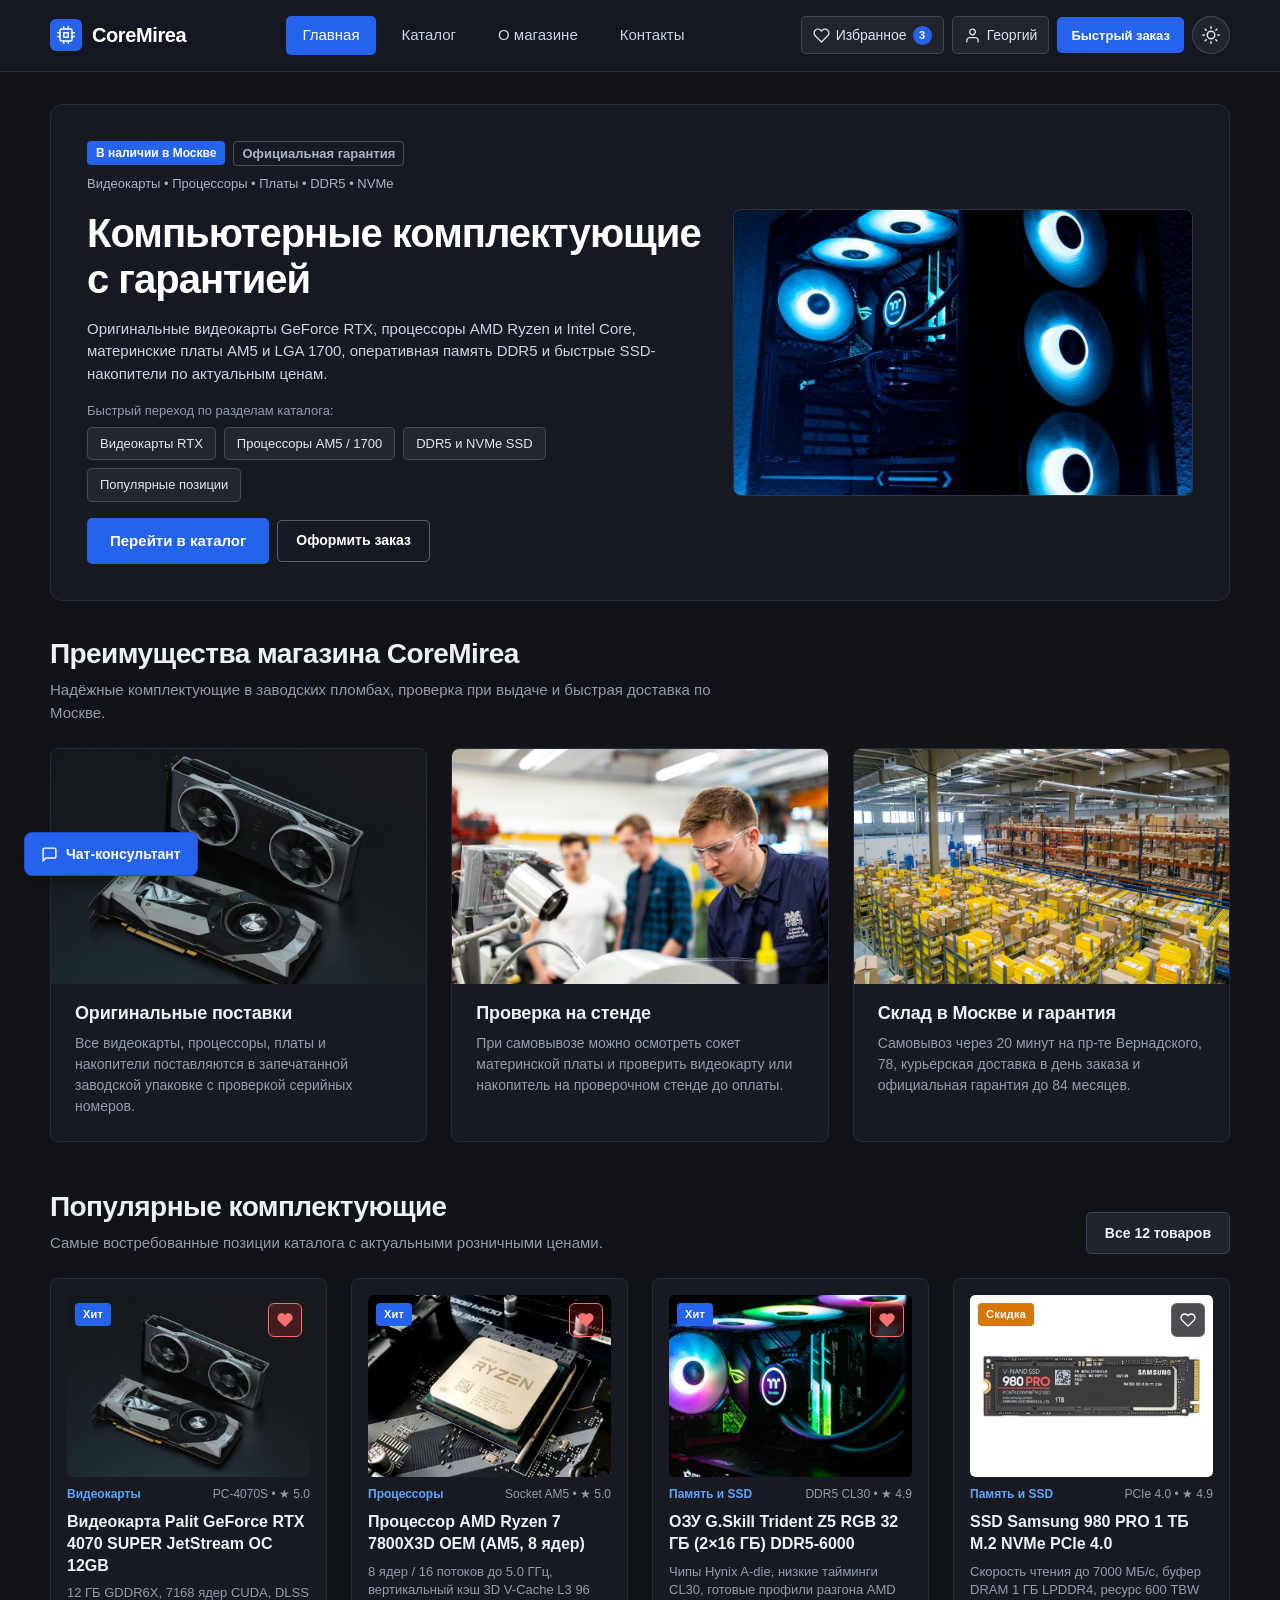
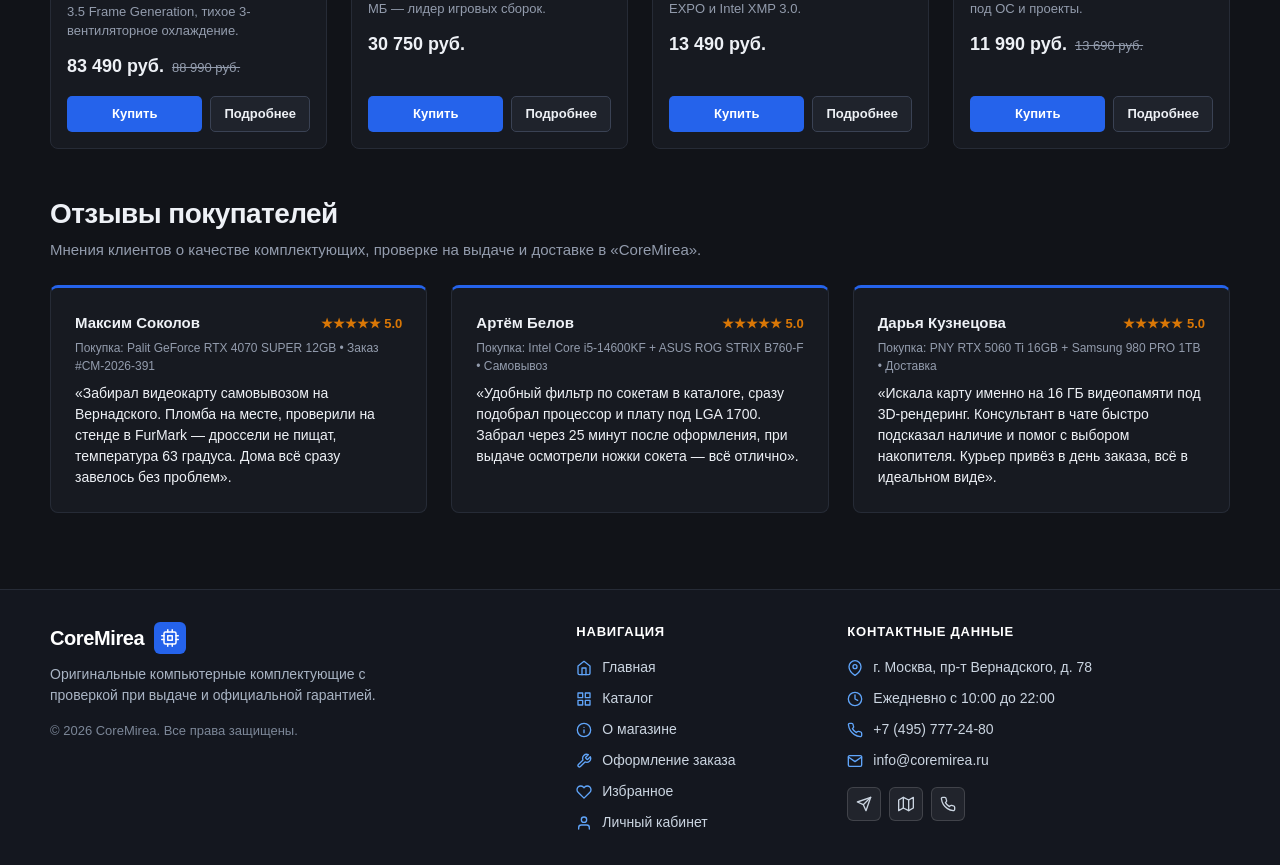
==== commit b7bebfdd: "refactor: refine retail design, remove student references and PC configurator" ====
--- a/index.html
+++ b/index.html
@@ -3,8 +3,8 @@
 <head>
   <meta charset="UTF-8">
   <meta name="viewport" content="width=device-width, initial-scale=1.0">
-  <meta name="description" content="CoreMirea — магазин комплектующих для сборки ПК: видеокарты GeForce RTX, процессоры Ryzen и Intel Core, память DDR5, NVMe SSD и кастомная сборка в Москве.">
-  <title>Главная — CoreMirea • Комплектующие и сборка ПК</title>
+  <meta name="description" content="CoreMirea — магазин компьютерных комплектующих: видеокарты GeForce RTX, процессоры AMD Ryzen и Intel Core, память DDR5, NVMe SSD и блоки питания в Москве.">
+  <title>Главная — CoreMirea • Магазин комплектующих ПК</title>
   <link rel="stylesheet" href="css/style.css">
   <link rel="stylesheet" href="css/responsive.css">
   <script src="js/store.js" defer></script>
@@ -32,7 +32,6 @@
           </svg>
         </span>
         <span>CoreMirea</span>
-        <span class="site-header__logo-badge">PC LAB</span>
       </a>
 
       <nav class="site-nav" aria-label="Основная навигация">
@@ -58,29 +57,29 @@
     <section class="hero">
       <div class="hero__content">
         <div class="hero__meta">
-          <span class="hero__tag">Сборка месяца</span>
-          <span class="hero__spec">2K Ultra • 180+ FPS</span>
-          <span>Ryzen 7 7800X3D &bull; RTX 4070 SUPER &bull; 32 ГБ DDR5</span>
-        </div>
-
-        <h1 class="hero__title">Комплектующие для мощной сборки ПК</h1>
+          <span class="hero__tag">В наличии в Москве</span>
+          <span class="hero__spec">Официальная гарантия</span>
+          <span>Видеокарты &bull; Процессоры &bull; Платы &bull; DDR5 &bull; NVMe</span>
+        </div>
+
+        <h1 class="hero__title">Компьютерные комплектующие с гарантией</h1>
         <p class="hero__text">
-          Подбирайте оригинальные видеокарты GeForce RTX, процессоры AMD Ryzen и Intel Core, скоростные накопители NVMe PCIe 4.0 и водяное охлаждение с автоматической проверкой совместимости сокетов.
+          Оригинальные видеокарты GeForce RTX, процессоры AMD Ryzen и Intel Core, материнские платы AM5 и LGA 1700, оперативная память DDR5 и быстрые SSD-накопители по актуальным ценам.
         </p>
 
         <div>
-          <span class="hero__chips-label">Популярные категории и подборки:</span>
+          <span class="hero__chips-label">Быстрый переход по разделам каталога:</span>
           <div class="hero__chips-list">
             <a class="hero__chip" href="catalog.html?category=gpu">Видеокарты RTX</a>
             <a class="hero__chip" href="catalog.html?category=cpu">Процессоры AM5 / 1700</a>
-            <a class="hero__chip" href="catalog.html?category=memory">DDR5-6000 &bull; NVMe</a>
-            <a class="hero__chip" href="category.html">Хиты для 2K-сборки</a>
+            <a class="hero__chip" href="catalog.html?category=memory">DDR5 и NVMe SSD</a>
+            <a class="hero__chip" href="category.html">Популярные позиции</a>
           </div>
         </div>
 
         <div class="hero__actions">
-          <a class="button button--primary button--lg" href="order.html">Собрать ПК в конфигураторе</a>
-          <a class="button button--outline-light" href="catalog.html">Открыть весь каталог</a>
+          <a class="button button--primary button--lg" href="catalog.html">Перейти в каталог</a>
+          <a class="button button--outline-light" href="order.html">Оформить заказ</a>
         </div>
       </div>
 
@@ -90,7 +89,7 @@
         <img
           class="hero__image"
           src="images/hero-mobile.jpg"
-          alt="Игровой системный блок с жидкостным охлаждением и голубой ARGB-подсветкой"
+          alt="Современные компьютерные комплектующие в системном блоке"
           width="640"
           height="360"
         >
@@ -100,8 +99,8 @@
     <section class="section" id="advantages">
       <div class="section__header">
         <div>
-          <h2 class="section__title">Почему ПК собирают в CoreMirea</h2>
-          <p class="section__text">Инженерный подход к каждой детали — от ревизии печатной платы до финального стресс-теста.</p>
+          <h2 class="section__title">Преимущества магазина CoreMirea</h2>
+          <p class="section__text">Надёжные комплектующие в заводских пломбах, проверка при выдаче и быстрая доставка по Москве.</p>
         </div>
       </div>
 
@@ -109,16 +108,16 @@
         <article class="advantage-card">
           <img
             class="advantage-card__image"
-            src="images/adv-custom.jpg"
-            alt="Кастомная сборка игрового ПК с аккуратной укладкой кабелей"
+            src="images/gpu-rtx4070s.jpg"
+            alt="Оригинальные видеокарты и комплектующие в наличии"
             width="700"
             height="440"
             loading="lazy"
           >
           <div class="advantage-card__body">
-            <h3 class="advantage-card__title">Чистый кабель-менеджмент</h3>
+            <h3 class="advantage-card__title">Оригинальные поставки</h3>
             <p class="advantage-card__text">
-              Собираем системные блоки вручную за 24 часа, укладываем каждый кабель по контуру шасси и настраиваем кривые оборотов PWM-вентиляторов.
+              Все видеокарты, процессоры, платы и накопители поставляются в запечатанной заводской упаковке с проверкой серийных номеров.
             </p>
           </div>
         </article>
@@ -127,15 +126,15 @@
           <img
             class="advantage-card__image"
             src="images/adv-stress.jpg"
-            alt="Инженер за диагностическим стендом тестирования комплектующих"
+            alt="Проверка комплектующих на тестовом стенде перед выдачей"
             width="700"
             height="440"
             loading="lazy"
           >
           <div class="advantage-card__body">
-            <h3 class="advantage-card__title">4 часа стресс-тестов</h3>
+            <h3 class="advantage-card__title">Проверка на стенде</h3>
             <p class="advantage-card__text">
-              Прошиваем актуальный BIOS, активируем профили EXPO / XMP 3.0 и проверяем стабильность в OCCT, FurMark и TestMem5 с выдачей отчёта температур.
+              При самовывозе можно осмотреть сокет материнской платы и проверить видеокарту или накопитель на проверочном стенде до оплаты.
             </p>
           </div>
         </article>
@@ -144,15 +143,15 @@
           <img
             class="advantage-card__image"
             src="images/adv-delivery.jpg"
-            alt="Склад официальных комплектующих с быстрой отгрузкой"
+            alt="Склад компьютерных комплектующих с быстрой отгрузкой"
             width="700"
             height="440"
             loading="lazy"
           >
           <div class="advantage-card__body">
-            <h3 class="advantage-card__title">Прямые поставки и гарантия до 7 лет</h3>
+            <h3 class="advantage-card__title">Склад в Москве и гарантия</h3>
             <p class="advantage-card__text">
-              Только новые комплектующие в заводских пломбах на собственном складе в Москве и расширенная гарантия до 84 месяцев на блоки питания и память.
+              Самовывоз через 20 минут на пр-те Вернадского, 78, курьерская доставка в день заказа и официальная гарантия до 84 месяцев.
             </p>
           </div>
         </article>
@@ -162,10 +161,10 @@
     <section class="section" id="popular">
       <div class="section__header">
         <div>
-          <h2 class="section__title">Хиты для сборки игрового и рабочего ПК</h2>
-          <p class="section__text">Самые востребованные позиции каталога с проверенной совместимостью и актуальными ценами.</p>
-        </div>
-        <a class="button button--secondary" href="catalog.html">Все 12 комплектующих</a>
+          <h2 class="section__title">Популярные комплектующие</h2>
+          <p class="section__text">Самые востребованные позиции каталога с актуальными розничными ценами.</p>
+        </div>
+        <a class="button button--secondary" href="catalog.html">Все 12 товаров</a>
       </div>
 
       <div class="products-grid">
@@ -207,8 +206,8 @@
             <s class="product-card__old-price">88 990 руб.</s>
           </div>
           <div class="product-card__actions">
-            <button class="button button--primary button--sm product-card__button js-quick-order" type="button" data-product-id="1">В заказ</button>
-            <a class="button button--secondary button--sm" href="product.html?id=1">Характеристики</a>
+            <button class="button button--primary button--sm product-card__button js-quick-order" type="button" data-product-id="1">Купить</button>
+            <a class="button button--secondary button--sm" href="product.html?id=1">Подробнее</a>
           </div>
         </article>
 
@@ -249,8 +248,8 @@
             <p class="product-card__price">30 750 руб.</p>
           </div>
           <div class="product-card__actions">
-            <button class="button button--primary button--sm product-card__button js-quick-order" type="button" data-product-id="2">В заказ</button>
-            <a class="button button--secondary button--sm" href="product.html?id=2">Характеристики</a>
+            <button class="button button--primary button--sm product-card__button js-quick-order" type="button" data-product-id="2">Купить</button>
+            <a class="button button--secondary button--sm" href="product.html?id=2">Подробнее</a>
           </div>
         </article>
 
@@ -291,8 +290,8 @@
             <p class="product-card__price">13 490 руб.</p>
           </div>
           <div class="product-card__actions">
-            <button class="button button--primary button--sm product-card__button js-quick-order" type="button" data-product-id="3">В заказ</button>
-            <a class="button button--secondary button--sm" href="product.html?id=3">Характеристики</a>
+            <button class="button button--primary button--sm product-card__button js-quick-order" type="button" data-product-id="3">Купить</button>
+            <a class="button button--secondary button--sm" href="product.html?id=3">Подробнее</a>
           </div>
         </article>
 
@@ -334,8 +333,8 @@
             <s class="product-card__old-price">13 690 руб.</s>
           </div>
           <div class="product-card__actions">
-            <button class="button button--primary button--sm product-card__button js-quick-order" type="button" data-product-id="4">В заказ</button>
-            <a class="button button--secondary button--sm" href="product.html?id=4">Характеристики</a>
+            <button class="button button--primary button--sm product-card__button js-quick-order" type="button" data-product-id="4">Купить</button>
+            <a class="button button--secondary button--sm" href="product.html?id=4">Подробнее</a>
           </div>
         </article>
       </div>
@@ -344,8 +343,8 @@
     <section class="section reviews" id="reviews">
       <div class="section__header">
         <div>
-          <h2 class="section__title">Отзывы клиентов и владельцев сборок</h2>
-          <p class="section__text">Реальные впечатления покупателей о комплектующих и качестве сборки в «CoreMirea».</p>
+          <h2 class="section__title">Отзывы покупателей</h2>
+          <p class="section__text">Мнения клиентов о качестве комплектующих, проверке на выдаче и доставке в «CoreMirea».</p>
         </div>
       </div>
 
@@ -355,9 +354,9 @@
             <span class="review-card__author">Максим Соколов</span>
             <span class="review-card__rating" aria-label="Оценка 5 из 5">&#9733;&#9733;&#9733;&#9733;&#9733; 5.0</span>
           </div>
-          <p class="review-card__meta">Сборка: Ryzen 7 7800X3D + RTX 4070 SUPER &bull; Заказ #CM-2026-391</p>
+          <p class="review-card__meta">Покупка: Palit GeForce RTX 4070 SUPER 12GB &bull; Заказ #CM-2026-391</p>
           <p class="review-card__text">
-            «Собрали системник за сутки! Кабели за задней стенкой уложены идеально, прошили свежий BIOS на ASUS TUF B650 и выставили EXPO 6000 CL30. В Cyberpunk 2077 в 2K с трассировкой стабильные 115+ FPS при тихой работе».
+            «Забирал видеокарту самовывозом на Вернадского. Пломба на месте, проверили на стенде в FurMark — дроссели не пищат, температура 63 градуса. Дома всё сразу завелось без проблем».
           </p>
         </article>
 
@@ -366,9 +365,9 @@
             <span class="review-card__author">Артём Белов</span>
             <span class="review-card__rating" aria-label="Оценка 5 из 5">&#9733;&#9733;&#9733;&#9733;&#9733; 5.0</span>
           </div>
-          <p class="review-card__meta">Покупка: Core i5-14600KF + ROG STRIX B760-F &bull; Самовывоз</p>
+          <p class="review-card__meta">Покупка: Intel Core i5-14600KF + ASUS ROG STRIX B760-F &bull; Самовывоз</p>
           <p class="review-card__text">
-            «Очень выручил онлайн-конфигуратор на сайте — сразу проверил сокет LGA 1700 и применил студенческий промокод MIREA10. Забрал на Вернадского через полчаса, все коробки в заводских пломбах».
+            «Удобный фильтр по сокетам в каталоге, сразу подобрал процессор и плату под LGA 1700. Забрал через 25 минут после оформления, при выдаче осмотрели ножки сокета — всё отлично».
           </p>
         </article>
 
@@ -377,9 +376,9 @@
             <span class="review-card__author">Дарья Кузнецова</span>
             <span class="review-card__rating" aria-label="Оценка 5 из 5">&#9733;&#9733;&#9733;&#9733;&#9733; 5.0</span>
           </div>
-          <p class="review-card__meta">Покупка: RTX 5060 Ti 16GB + Samsung 980 PRO 1TB &bull; Доставка</p>
+          <p class="review-card__meta">Покупка: PNY RTX 5060 Ti 16GB + Samsung 980 PRO 1TB &bull; Доставка</p>
           <p class="review-card__text">
-            «Искала карту именно на 16 ГБ видеопамяти под 3D-сцены и нейросети. Инженер в чате подробно сравнил модели и подсказал подходящий блок питания. Доставили в день заказа, всё летает!»
+            «Искала карту именно на 16 ГБ видеопамяти под 3D-рендеринг. Консультант в чате быстро подсказал наличие и помог с выбором накопителя. Курьер привёз в день заказа, всё в идеальном виде».
           </p>
         </article>
       </div>
@@ -408,7 +407,7 @@
             </span>
           </a>
           <p class="site-footer__slogan">
-            Оригинальные комплектующие, проверка совместимости и профессиональная сборка ПК для игр, учёбы и разработки.
+            Оригинальные компьютерные комплектующие с проверкой при выдаче и официальной гарантией.
           </p>
           <p class="site-footer__copy">&copy; 2026 CoreMirea. Все права защищены.</p>
         </div>
@@ -451,7 +450,7 @@
                 <svg class="site-footer__icon" viewBox="0 0 24 24" aria-hidden="true">
                   <path d="M14.7 6.3a1 1 0 0 0 0 1.4l1.6 1.6a1 1 0 0 0 1.4 0l3.77-3.77a6 6 0 0 1-7.94 7.94l-6.91 6.91a2.12 2.12 0 0 1-3-3l6.91-6.91a6 6 0 0 1 7.94-7.94l-3.76 3.76z"></path>
                 </svg>
-                <span>Конфигуратор ПК</span>
+                <span>Оформление заказа</span>
               </a>
             </li>
             <li class="site-footer__item">
@@ -502,7 +501,7 @@
                 <path d="M4 4h16c1.1 0 2 .9 2 2v12c0 1.1-.9 2-2 2H4c-1.1 0-2-.9-2-2V6c0-1.1.9-2 2-2z"></path>
                 <polyline points="22,6 12,13 2,6"></polyline>
               </svg>
-              <a class="site-footer__link" href="mailto:build@coremirea.ru">build@coremirea.ru</a>
+              <a class="site-footer__link" href="mailto:info@coremirea.ru">info@coremirea.ru</a>
             </li>
           </ul>
 
@@ -520,7 +519,7 @@
                 <line x1="16" y1="6" x2="16" y2="22"></line>
               </svg>
             </a>
-            <a class="site-footer__social-link" href="tel:+74957772480" aria-label="Позвонить в сборочный цех" title="Позвонить">
+            <a class="site-footer__social-link" href="tel:+74957772480" aria-label="Позвонить в магазин" title="Позвонить">
               <svg viewBox="0 0 24 24" aria-hidden="true">
                 <path d="M22 16.92v3a2 2 0 0 1-2.18 2 19.79 19.79 0 0 1-8.63-3.07 19.5 19.5 0 0 1-6-6 19.79 19.79 0 0 1-3.07-8.67A2 2 0 0 1 4.11 2h3a2 2 0 0 1 2 1.72 12.84 12.84 0 0 0 .7 2.81 2 2 0 0 1-.45 2.11L8.09 9.91a16 16 0 0 0 6 6l1.27-1.27a2 2 0 0 1 2.11-.45 12.84 12.84 0 0 0 2.81.7A2 2 0 0 1 22 16.92z"></path>
               </svg>
@@ -536,7 +535,6 @@
 
   <!-- Стилизованная кнопка «Наверх» СПРАВА (строго без стрелки) -->
   <button class="scroll-top" type="button" id="scroll-top" hidden aria-label="Прокрутить страницу наверх">
-    <span class="scroll-top__dot" aria-hidden="true"></span>
     <span>Наверх</span>
   </button>
 
--- a/css/style.css
+++ b/css/style.css
@@ -1,32 +1,30 @@
 /* ===============================
-   1. Переменные проекта и темы
+   1. Переменные проекта и темы (сдержанный стиль магазина комплектующих ПК)
    =============================== */
 
 :root {
-  /* Тёмная тема по умолчанию (стиль флагманского техно-шоурума) */
-  --color-bg: #0f1117;
-  --color-text: #f1f5f9;
-  --color-muted: #94a3b8;
-  --color-primary: #0ea5e9;
-  --color-primary-dark: #0284c7;
-  --color-primary-light: #38bdf8;
-  --color-primary-glow: rgba(14, 165, 233, 0.32);
-  --color-accent: #141821;
-  --color-border: #262c3a;
-  --color-surface: #181c26;
-  --color-surface-alt: #212736;
-  --color-surface-accent: #132235;
-  --color-danger: #ef4444;
-  --color-danger-bg: rgba(239, 68, 68, 0.14);
-  --color-success: #22c55e;
-  --color-success-bg: #12281c;
+  /* Тёмная тема по умолчанию — графит + кобальтовый синий */
+  --color-bg: #111318;
+  --color-text: #eef1f6;
+  --color-muted: #939cad;
+  --color-primary: #2563eb;
+  --color-primary-dark: #1d4ed8;
+  --color-primary-light: #60a5fa;
+  --color-accent: #14171f;
+  --color-border: #262b36;
+  --color-border-strong: #3a4254;
+  --color-surface: #171a21;
+  --color-surface-alt: #1f232c;
+  --color-surface-accent: #1a2333;
+  --color-danger: #dc2626;
+  --color-danger-bg: rgba(220, 38, 38, 0.14);
+  --color-success: #16a34a;
+  --color-success-bg: #13251a;
   --color-success-text: #86efac;
-  --color-warning: #f59e0b;
-  --color-warning-bg: #291d0a;
-  --color-warning-text: #fde68a;
-  --color-pro: #a855f7;
-  --color-pro-bg: rgba(168, 85, 247, 0.18);
-  --color-pro-text: #e9d5ff;
+  --color-warning: #d97706;
+  --color-warning-bg: #271e0f;
+  --color-warning-text: #fcd34d;
+  --color-badge-new: #0f766e;
   --color-white: #ffffff;
   --scheme-mode: dark;
 
@@ -38,10 +36,10 @@
   --space-xl: 32px;
   --space-2xl: 48px;
 
-  /* Скругления */
-  --radius-sm: 6px;
-  --radius-md: 10px;
-  --radius-lg: 16px;
+  /* Скругления — строгая архитектурная геометрия */
+  --radius-sm: 5px;
+  --radius-md: 8px;
+  --radius-lg: 12px;
   --radius-pill: 999px;
 
   /* Размеры */
@@ -50,29 +48,27 @@
 
 /* Светлая тема при переключении */
 html[data-theme="light"] {
-  --color-bg: #f8fafc;
-  --color-text: #0f172a;
-  --color-muted: #5c6474;
-  --color-primary: #0284c7;
-  --color-primary-dark: #0369a1;
-  --color-primary-light: #0ea5e9;
-  --color-primary-glow: rgba(2, 132, 199, 0.24);
-  --color-accent: #111827;
-  --color-border: #dce1eb;
+  --color-bg: #f4f5f7;
+  --color-text: #14171f;
+  --color-muted: #5b6374;
+  --color-primary: #1d4ed8;
+  --color-primary-dark: #1e40af;
+  --color-primary-light: #2563eb;
+  --color-accent: #161922;
+  --color-border: #e1e5ed;
+  --color-border-strong: #c7cedb;
   --color-surface: #ffffff;
-  --color-surface-alt: #f1f5f9;
-  --color-surface-accent: #e0f2fe;
-  --color-danger: #dc2626;
+  --color-surface-alt: #eef0f4;
+  --color-surface-accent: #edf2ff;
+  --color-danger: #c62828;
   --color-danger-bg: #fef2f2;
-  --color-success: #168a2f;
+  --color-success: #15803d;
   --color-success-bg: #eefaf0;
   --color-success-text: #14532d;
-  --color-warning: #d97706;
+  --color-warning: #b45309;
   --color-warning-bg: #fffbeb;
   --color-warning-text: #92400e;
-  --color-pro: #7c3aed;
-  --color-pro-bg: #f3e8ff;
-  --color-pro-text: #5b21b6;
+  --color-badge-new: #0f766e;
   --scheme-mode: light;
 }
 
@@ -92,14 +88,15 @@
 
 body {
   margin: 0;
-  font-family: system-ui, -apple-system, "Segoe UI", Roboto, Arial, sans-serif;
+  font-family: -apple-system, BlinkMacSystemFont, "Segoe UI", Roboto, "Helvetica Neue", Arial, sans-serif;
   line-height: 1.5;
   color: var(--color-text);
   background-color: var(--color-bg);
-  transition: background-color 0.35s ease, color 0.35s ease;
-}
-
-/* Плавная смена темы для всех компонентов */
+  -webkit-font-smoothing: antialiased;
+  transition: background-color 0.25s ease, color 0.25s ease;
+}
+
+/* Плавная смена темы для поверхностей */
 .site-header,
 .site-footer,
 .hero,
@@ -134,24 +131,23 @@
 .success-message,
 .alert-box {
   transition:
-    background-color 0.35s ease,
-    color 0.35s ease,
-    border-color 0.35s ease,
-    box-shadow 0.35s ease;
+    background-color 0.25s ease,
+    color 0.25s ease,
+    border-color 0.25s ease;
 }
 
 a {
+  color: var(--color-primary-light);
+  transition: color 0.18s ease, background-color 0.18s ease;
+}
+
+a:hover {
   color: var(--color-primary);
-  transition: color 0.2s ease, background-color 0.2s ease;
-}
-
-a:hover {
-  color: var(--color-primary-light);
 }
 
 a:focus-visible {
   outline: 2px solid var(--color-primary);
-  outline-offset: 3px;
+  outline-offset: 2px;
 }
 
 :target {
@@ -204,7 +200,6 @@
   background-color: var(--color-accent);
   color: var(--color-white);
   border-bottom: 1px solid var(--color-border);
-  box-shadow: 0 4px 18px rgba(0, 0, 0, 0.35);
 }
 
 .site-header__inner {
@@ -223,124 +218,31 @@
   display: inline-flex;
   align-items: center;
   gap: 10px;
-  font-size: 21px;
-  font-weight: 800;
-  letter-spacing: 0.4px;
+  font-size: 20px;
+  font-weight: 700;
+  letter-spacing: -0.02em;
   color: var(--color-white);
   text-decoration: none;
 }
 
 .site-header__logo:hover,
 .site-footer__logo:hover {
-  color: var(--color-primary-light);
+  color: #dbeafe;
 }
 
 .brand-mark {
   display: inline-flex;
   align-items: center;
   justify-content: center;
-  width: 34px;
-  height: 34px;
-  border-radius: 9px;
-  background: linear-gradient(135deg, var(--color-primary) 0%, #2563eb 100%);
-  color: var(--color-white);
-  box-shadow: 0 4px 12px var(--color-primary-glow);
+  width: 32px;
+  height: 32px;
+  border-radius: 6px;
+  background-color: var(--color-primary);
+  color: var(--color-white);
   flex-shrink: 0;
 }
 
 .brand-mark svg {
-  width: 20px;
-  height: 20px;
-  fill: none;
-  stroke: currentColor;
-  stroke-width: 2.2;
-  stroke-linecap: round;
-  stroke-linejoin: round;
-}
-
-.site-header__logo-badge {
-  display: inline-block;
-  padding: 2px 7px;
-  font-size: 11px;
-  font-weight: 700;
-  text-transform: uppercase;
-  letter-spacing: 0.5px;
-  background-color: var(--color-primary);
-  color: var(--color-white);
-  border-radius: var(--radius-sm);
-}
-
-.site-nav__list {
-  display: flex;
-  flex-wrap: wrap;
-  justify-content: center;
-  align-items: center;
-  gap: var(--space-xs);
-  margin: 0;
-  padding: 0;
-  list-style: none;
-}
-
-.site-nav__link {
-  display: inline-block;
-  padding: 8px 14px;
-  color: #e2e8f0;
-  text-decoration: none;
-  font-weight: 500;
-  border-radius: var(--radius-sm);
-}
-
-.site-nav__link:hover {
-  color: var(--color-white);
-  background-color: rgba(255, 255, 255, 0.1);
-}
-
-.site-nav__link:focus-visible {
-  outline: 2px solid var(--color-white);
-  outline-offset: 2px;
-}
-
-.site-nav__link--active {
-  color: var(--color-white);
-  background-color: var(--color-primary);
-}
-
-.site-nav__link--active:hover {
-  background-color: var(--color-primary-dark);
-}
-
-.site-header__actions {
-  display: flex;
-  align-items: center;
-  flex-wrap: wrap;
-  gap: var(--space-sm);
-}
-
-.header-action-link {
-  position: relative;
-  display: inline-flex;
-  align-items: center;
-  gap: 6px;
-  min-height: 40px;
-  padding: 6px 12px;
-  font-size: 14px;
-  font-weight: 600;
-  color: #e2e8f0;
-  text-decoration: none;
-  background-color: rgba(255, 255, 255, 0.08);
-  border: 1px solid rgba(255, 255, 255, 0.18);
-  border-radius: var(--radius-sm);
-  transition: background-color 0.2s ease, border-color 0.2s ease, color 0.2s ease;
-}
-
-.header-action-link:hover,
-.header-action-link--active {
-  color: var(--color-white);
-  background-color: rgba(14, 165, 233, 0.22);
-  border-color: var(--color-primary);
-}
-
-.header-action-link svg {
   width: 18px;
   height: 18px;
   fill: none;
@@ -350,15 +252,97 @@
   stroke-linejoin: round;
 }
 
+.site-nav__list {
+  display: flex;
+  flex-wrap: wrap;
+  justify-content: center;
+  align-items: center;
+  gap: var(--space-xs);
+  margin: 0;
+  padding: 0;
+  list-style: none;
+}
+
+.site-nav__link {
+  display: inline-block;
+  padding: 8px 14px;
+  color: #cbd5e1;
+  text-decoration: none;
+  font-size: 15px;
+  font-weight: 500;
+  border-radius: var(--radius-sm);
+}
+
+.site-nav__link:hover {
+  color: var(--color-white);
+  background-color: rgba(255, 255, 255, 0.08);
+}
+
+.site-nav__link:focus-visible {
+  outline: 2px solid var(--color-white);
+  outline-offset: 2px;
+}
+
+.site-nav__link--active {
+  color: var(--color-white);
+  background-color: var(--color-primary);
+}
+
+.site-nav__link--active:hover {
+  background-color: var(--color-primary-dark);
+}
+
+.site-header__actions {
+  display: flex;
+  align-items: center;
+  flex-wrap: wrap;
+  gap: var(--space-sm);
+}
+
+.header-action-link {
+  position: relative;
+  display: inline-flex;
+  align-items: center;
+  gap: 6px;
+  min-height: 38px;
+  padding: 6px 11px;
+  font-size: 14px;
+  font-weight: 500;
+  color: #dbe3ef;
+  text-decoration: none;
+  background-color: rgba(255, 255, 255, 0.06);
+  border: 1px solid rgba(255, 255, 255, 0.14);
+  border-radius: var(--radius-sm);
+  transition: background-color 0.18s ease, border-color 0.18s ease, color 0.18s ease;
+}
+
+.header-action-link:hover,
+.header-action-link--active {
+  color: var(--color-white);
+  background-color: rgba(37, 99, 235, 0.24);
+  border-color: var(--color-primary);
+}
+
+.header-action-link svg {
+  width: 17px;
+  height: 17px;
+  fill: none;
+  stroke: currentColor;
+  stroke-width: 1.9;
+  stroke-linecap: round;
+  stroke-linejoin: round;
+}
+
 .header-action-link__badge {
   display: inline-flex;
   align-items: center;
   justify-content: center;
-  min-width: 20px;
-  height: 20px;
-  padding: 0 6px;
+  min-width: 19px;
+  height: 19px;
+  padding: 0 5px;
   font-size: 11px;
   font-weight: 700;
+  font-variant-numeric: tabular-nums;
   color: var(--color-white);
   background-color: var(--color-primary);
   border-radius: var(--radius-pill);
@@ -368,20 +352,20 @@
   display: inline-flex;
   align-items: center;
   justify-content: center;
-  width: 40px;
-  height: 40px;
+  width: 38px;
+  height: 38px;
   padding: 0;
-  color: var(--color-white);
-  background-color: rgba(255, 255, 255, 0.1);
-  border: 1px solid rgba(255, 255, 255, 0.22);
+  color: #e2e8f0;
+  background-color: rgba(255, 255, 255, 0.06);
+  border: 1px solid rgba(255, 255, 255, 0.16);
   border-radius: 50%;
   cursor: pointer;
-  transition: background-color 0.2s ease, border-color 0.2s ease, transform 0.2s ease, color 0.2s ease;
+  transition: background-color 0.18s ease, border-color 0.18s ease, color 0.18s ease;
 }
 
 .theme-toggle svg {
-  width: 20px;
-  height: 20px;
+  width: 18px;
+  height: 18px;
   fill: none;
   stroke: currentColor;
   stroke-width: 2;
@@ -390,10 +374,9 @@
 }
 
 .theme-toggle:hover {
-  color: var(--color-primary-light);
-  background-color: rgba(255, 255, 255, 0.16);
-  border-color: var(--color-primary);
-  transform: rotate(14deg);
+  color: var(--color-white);
+  background-color: rgba(255, 255, 255, 0.14);
+  border-color: var(--color-primary-light);
 }
 
 .theme-toggle:focus-visible {
@@ -408,12 +391,12 @@
 .breadcrumbs {
   max-width: var(--container-width);
   margin: 0 auto var(--space-md);
-  font-size: 14px;
+  font-size: 13px;
   color: var(--color-muted);
 }
 
 .breadcrumbs__link {
-  color: var(--color-primary);
+  color: var(--color-primary-light);
   text-decoration: none;
 }
 
@@ -436,21 +419,17 @@
   align-items: center;
   justify-content: center;
   gap: 6px;
-  min-height: 44px;
-  padding: 10px 18px;
+  min-height: 42px;
+  padding: 9px 18px;
   border: 1px solid transparent;
   border-radius: var(--radius-sm);
   font: inherit;
-  font-size: 15px;
+  font-size: 14px;
   font-weight: 600;
   text-decoration: none;
   text-align: center;
   cursor: pointer;
-  transition: background-color 0.2s ease, color 0.2s ease, border-color 0.2s ease, transform 0.1s ease, box-shadow 0.2s ease;
-}
-
-.button:active:not(:disabled) {
-  transform: translateY(1px);
+  transition: background-color 0.18s ease, color 0.18s ease, border-color 0.18s ease;
 }
 
 .button--primary {
@@ -464,46 +443,49 @@
 }
 
 .button--secondary {
-  color: var(--color-primary);
+  color: var(--color-text);
+  background-color: var(--color-surface-alt);
+  border-color: var(--color-border-strong);
+}
+
+.button--secondary:hover {
+  color: var(--color-white);
+  background-color: var(--color-primary);
+  border-color: var(--color-primary);
+}
+
+.button--outline-light {
+  color: var(--color-white);
   background-color: transparent;
-  border-color: var(--color-primary);
-}
-
-.button--secondary:hover {
-  color: var(--color-white);
-  background-color: var(--color-primary);
-}
-
-.button--outline-light {
-  color: var(--color-white);
-  background-color: rgba(255, 255, 255, 0.08);
-  border-color: rgba(255, 255, 255, 0.32);
+  border-color: rgba(255, 255, 255, 0.3);
 }
 
 .button--outline-light:hover {
-  color: #0f172a;
+  color: #111318;
   background-color: var(--color-white);
+  border-color: var(--color-white);
 }
 
 .button--sm {
-  min-height: 38px;
-  padding: 7px 14px;
-  font-size: 14px;
+  min-height: 36px;
+  padding: 6px 13px;
+  font-size: 13px;
 }
 
 .button--lg {
-  padding: 12px 24px;
-  font-size: 16px;
+  min-height: 46px;
+  padding: 11px 22px;
+  font-size: 15px;
 }
 
 .button:focus-visible {
   outline: 2px solid var(--color-primary);
-  outline-offset: 3px;
+  outline-offset: 2px;
 }
 
 .button:disabled,
 .button--disabled {
-  opacity: 0.58;
+  opacity: 0.5;
   cursor: not-allowed;
 }
 
@@ -518,11 +500,10 @@
   display: grid;
   gap: var(--space-xl);
   align-items: center;
-  background: radial-gradient(circle at top right, rgba(14, 165, 233, 0.16), transparent 55%), #141923;
+  background-color: #161922;
   border: 1px solid var(--color-border);
   color: var(--color-white);
   border-radius: var(--radius-lg);
-  box-shadow: 0 16px 40px rgba(0, 0, 0, 0.28);
 }
 
 .hero__content {
@@ -537,39 +518,39 @@
   flex-wrap: wrap;
   align-items: center;
   gap: var(--space-sm);
-  font-size: 14px;
-  color: #cbd5e1;
+  font-size: 13px;
+  color: #a9b4c4;
 }
 
 .hero__tag {
-  padding: 3px 10px;
+  padding: 3px 9px;
   font-size: 12px;
-  font-weight: 700;
-  text-transform: uppercase;
+  font-weight: 600;
   background-color: var(--color-primary);
   color: var(--color-white);
-  border-radius: var(--radius-sm);
+  border-radius: 4px;
 }
 
 .hero__spec {
   padding: 2px 8px;
-  font-weight: 700;
-  border: 1px solid rgba(255, 255, 255, 0.32);
-  border-radius: var(--radius-sm);
+  font-weight: 600;
+  border: 1px solid rgba(255, 255, 255, 0.22);
+  border-radius: 4px;
 }
 
 .hero__title {
   margin: 0;
-  font-size: clamp(28px, 4vw, 44px);
-  font-weight: 800;
-  line-height: 1.12;
+  font-size: clamp(26px, 3.6vw, 40px);
+  font-weight: 700;
+  letter-spacing: -0.025em;
+  line-height: 1.15;
   color: var(--color-white);
 }
 
 .hero__text {
-  max-width: 620px;
+  max-width: 600px;
   margin: 0;
-  font-size: 16px;
+  font-size: 15px;
   color: #cbd5e1;
 }
 
@@ -577,7 +558,7 @@
   display: block;
   margin-bottom: 6px;
   font-size: 13px;
-  color: #94a3b8;
+  color: #939cad;
 }
 
 .hero__chips-list {
@@ -590,11 +571,11 @@
   display: inline-block;
   padding: 6px 12px;
   font-size: 13px;
-  font-weight: 600;
-  color: var(--color-white);
+  font-weight: 500;
+  color: #e2e8f0;
   text-decoration: none;
-  background-color: rgba(255, 255, 255, 0.08);
-  border: 1px solid rgba(255, 255, 255, 0.2);
+  background-color: rgba(255, 255, 255, 0.06);
+  border: 1px solid rgba(255, 255, 255, 0.16);
   border-radius: var(--radius-sm);
 }
 
@@ -607,7 +588,7 @@
 .hero__actions {
   display: flex;
   flex-wrap: wrap;
-  gap: var(--space-md);
+  gap: var(--space-sm);
   align-items: center;
 }
 
@@ -623,8 +604,7 @@
   aspect-ratio: 16 / 10;
   object-fit: cover;
   border-radius: var(--radius-md);
-  border: 1px solid rgba(255, 255, 255, 0.16);
-  box-shadow: 0 12px 30px rgba(0, 0, 0, 0.45);
+  border: 1px solid rgba(255, 255, 255, 0.12);
 }
 
 .section {
@@ -642,13 +622,16 @@
 }
 
 .section__title {
-  margin: 0 0 var(--space-xs);
-  font-size: clamp(22px, 3vw, 28px);
-  font-weight: 800;
+  margin: 0 0 4px;
+  font-size: clamp(22px, 2.8vw, 28px);
+  font-weight: 700;
+  letter-spacing: -0.02em;
 }
 
 .section__text {
   margin: 0;
+  max-width: 720px;
+  font-size: 15px;
   color: var(--color-muted);
 }
 
@@ -668,13 +651,10 @@
   background-color: var(--color-surface);
   border: 1px solid var(--color-border);
   border-radius: var(--radius-md);
-  transition: transform 0.2s ease, border-color 0.2s ease, box-shadow 0.2s ease;
 }
 
 .advantage-card:hover {
-  border-color: var(--color-primary);
-  transform: translateY(-3px);
-  box-shadow: 0 12px 26px rgba(0, 0, 0, 0.32);
+  border-color: var(--color-border-strong);
 }
 
 .advantage-card__image {
@@ -690,9 +670,10 @@
 }
 
 .advantage-card__title {
-  margin: 0 0 var(--space-xs);
-  font-size: 19px;
-  font-weight: 700;
+  margin: 0 0 6px;
+  font-size: 18px;
+  font-weight: 700;
+  letter-spacing: -0.01em;
   color: var(--color-text);
 }
 
@@ -720,31 +701,16 @@
   border: 1px solid var(--color-border);
   border-radius: var(--radius-md);
   background-color: var(--color-surface);
-  box-shadow: 0 4px 14px rgba(0, 0, 0, 0.08);
-  transition: transform 0.2s ease, border-color 0.2s ease, box-shadow 0.2s ease;
+  transition: border-color 0.18s ease, box-shadow 0.18s ease;
 }
 
 .product-card:hover {
-  border-color: var(--color-primary);
-  transform: translateY(-3px);
-  box-shadow: 0 12px 28px rgba(0, 0, 0, 0.38);
-}
-
-.product-card--featured {
-  border-color: var(--color-primary);
-}
-
-.product-card--discount {
-  border-color: var(--color-warning);
-}
-
-.product-card--new {
-  border-color: var(--color-pro);
+  border-color: var(--color-border-strong);
+  box-shadow: 0 6px 20px rgba(0, 0, 0, 0.16);
 }
 
 .product-card--unavailable {
-  opacity: 0.82;
-  background-color: var(--color-surface-alt);
+  opacity: 0.78;
 }
 
 .product-card__media {
@@ -761,15 +727,10 @@
   aspect-ratio: 4 / 3;
   object-fit: cover;
   border-radius: var(--radius-sm);
-  transition: transform 0.3s ease;
-}
-
-.product-card:hover .product-card__image {
-  transform: scale(1.03);
 }
 
 .product-card--unavailable .product-card__image {
-  filter: grayscale(0.6);
+  filter: grayscale(0.55);
 }
 
 .product-card__badge {
@@ -777,22 +738,22 @@
   top: var(--space-sm);
   left: var(--space-sm);
   z-index: 2;
-  padding: 4px 10px;
-  font-size: 12px;
-  font-weight: 700;
+  padding: 3px 8px;
+  font-size: 11px;
+  font-weight: 700;
+  letter-spacing: 0.02em;
   color: var(--color-white);
   background-color: var(--color-primary);
-  border-radius: var(--radius-sm);
-  box-shadow: 0 2px 8px rgba(0, 0, 0, 0.3);
+  border-radius: 4px;
 }
 
 .product-card--discount .product-card__badge {
   background-color: var(--color-warning);
-  color: #111827;
+  color: var(--color-white);
 }
 
 .product-card--new .product-card__badge {
-  background-color: var(--color-pro);
+  background-color: var(--color-badge-new);
 }
 
 .fav-btn {
@@ -803,20 +764,20 @@
   display: inline-flex;
   align-items: center;
   justify-content: center;
-  width: 36px;
-  height: 36px;
+  width: 34px;
+  height: 34px;
   padding: 0;
   color: var(--color-white);
-  background-color: rgba(15, 23, 42, 0.78);
-  border: 1px solid rgba(255, 255, 255, 0.25);
-  border-radius: 50%;
+  background-color: rgba(17, 19, 24, 0.76);
+  border: 1px solid rgba(255, 255, 255, 0.18);
+  border-radius: 6px;
   cursor: pointer;
-  transition: transform 0.15s ease, background-color 0.2s ease, border-color 0.2s ease, color 0.2s ease;
+  transition: background-color 0.18s ease, border-color 0.18s ease, color 0.18s ease;
 }
 
 .fav-btn svg {
-  width: 18px;
-  height: 18px;
+  width: 16px;
+  height: 16px;
   fill: none;
   stroke: currentColor;
   stroke-width: 2;
@@ -825,14 +786,14 @@
 }
 
 .fav-btn:hover {
-  transform: scale(1.08);
-  border-color: var(--color-danger);
+  border-color: #f87171;
+  color: #f87171;
 }
 
 .fav-btn--active {
-  color: #fb7185;
-  background-color: rgba(239, 68, 68, 0.22);
-  border-color: #fb7185;
+  color: #f87171;
+  background-color: rgba(220, 38, 38, 0.22);
+  border-color: #f87171;
 }
 
 .fav-btn--active svg {
@@ -850,13 +811,14 @@
 
 .product-card__category {
   font-weight: 600;
-  color: var(--color-primary);
+  color: var(--color-primary-light);
 }
 
 .product-card__title {
   margin: 0;
-  font-size: 18px;
-  font-weight: 700;
+  font-size: 16px;
+  font-weight: 700;
+  line-height: 1.35;
   color: var(--color-text);
 }
 
@@ -866,12 +828,13 @@
 }
 
 .product-card__title-link:hover {
-  color: var(--color-primary);
+  color: var(--color-primary-light);
 }
 
 .product-card__description {
   margin: 0;
-  font-size: 14px;
+  font-size: 13px;
+  line-height: 1.45;
   color: var(--color-muted);
 }
 
@@ -886,13 +849,15 @@
 .product-card__price {
   margin: 0;
   font-size: 18px;
-  font-weight: 800;
+  font-weight: 700;
+  font-variant-numeric: tabular-nums;
   color: var(--color-text);
 }
 
 .product-card__old-price {
-  font-size: 14px;
+  font-size: 13px;
   font-weight: 500;
+  font-variant-numeric: tabular-nums;
   color: var(--color-muted);
 }
 
@@ -923,7 +888,7 @@
   padding: var(--space-lg);
   background-color: var(--color-surface);
   border: 1px solid var(--color-border);
-  border-left: 4px solid var(--color-primary);
+  border-top: 3px solid var(--color-primary);
   border-radius: var(--radius-md);
 }
 
@@ -936,20 +901,20 @@
 }
 
 .review-card__author {
-  font-size: 16px;
+  font-size: 15px;
   font-weight: 700;
   color: var(--color-text);
 }
 
 .review-card__rating {
-  font-size: 14px;
+  font-size: 13px;
   font-weight: 700;
   color: var(--color-warning);
 }
 
 .review-card__meta {
   margin: 0 0 var(--space-sm);
-  font-size: 13px;
+  font-size: 12px;
   color: var(--color-muted);
 }
 
@@ -979,7 +944,8 @@
 
 .catalog-filters__title {
   margin: 0 0 var(--space-md);
-  font-size: 20px;
+  font-size: 18px;
+  font-weight: 700;
 }
 
 .filters-form {
@@ -997,7 +963,7 @@
 
 .filters-form__legend {
   padding: 0 var(--space-xs);
-  font-size: 14px;
+  font-size: 13px;
   font-weight: 700;
 }
 
@@ -1037,12 +1003,12 @@
 
 .catalog-products__title {
   margin: 0;
-  font-size: 22px;
+  font-size: 20px;
 }
 
 .catalog-products__count {
   margin: 0;
-  font-size: 14px;
+  font-size: 13px;
   font-weight: 600;
   color: var(--color-muted);
 }
@@ -1062,8 +1028,8 @@
   left: 12px;
   top: 50%;
   transform: translateY(-50%);
-  width: 18px;
-  height: 18px;
+  width: 17px;
+  height: 17px;
   color: var(--color-muted);
   pointer-events: none;
   fill: none;
@@ -1097,7 +1063,7 @@
   display: block;
   width: 100%;
   height: auto;
-  border-radius: var(--radius-md);
+  border-radius: var(--radius-sm);
   object-fit: cover;
 }
 
@@ -1125,13 +1091,14 @@
 
 .store-stats__value {
   display: block;
-  font-size: 24px;
-  font-weight: 800;
-  color: var(--color-primary);
+  font-size: 22px;
+  font-weight: 700;
+  font-variant-numeric: tabular-nums;
+  color: var(--color-primary-light);
 }
 
 .store-stats__label {
-  font-size: 13px;
+  font-size: 12px;
   color: var(--color-muted);
 }
 
@@ -1155,7 +1122,7 @@
 
 .contact-card__title {
   margin: 0 0 var(--space-sm);
-  font-size: 18px;
+  font-size: 17px;
   font-weight: 700;
 }
 
@@ -1166,6 +1133,7 @@
 
 .contacts-list__item {
   margin-bottom: var(--space-sm);
+  font-size: 14px;
 }
 
 .contact-map {
@@ -1185,17 +1153,18 @@
 }
 
 .faq__question {
-  font-weight: 700;
+  font-weight: 600;
   cursor: pointer;
 }
 
 .faq__question:focus-visible {
   outline: 2px solid var(--color-primary);
-  outline-offset: 3px;
+  outline-offset: 2px;
 }
 
 .faq__answer {
   margin: var(--space-sm) 0 0;
+  font-size: 14px;
   color: var(--color-muted);
 }
 
@@ -1224,7 +1193,7 @@
   height: auto;
   aspect-ratio: 4 / 3;
   object-fit: cover;
-  border-radius: var(--radius-md);
+  border-radius: var(--radius-sm);
 }
 
 .product__info {
@@ -1238,41 +1207,44 @@
   display: flex;
   flex-wrap: wrap;
   gap: var(--space-sm);
-  font-size: 13px;
+  font-size: 12px;
   color: var(--color-muted);
 }
 
 .product__chip {
   padding: 4px 10px;
   font-size: 12px;
-  font-weight: 700;
-  color: var(--color-primary);
+  font-weight: 600;
+  color: var(--color-text);
   background-color: var(--color-surface-alt);
   border: 1px solid var(--color-border);
-  border-radius: var(--radius-sm);
+  border-radius: 4px;
 }
 
 .product__title {
   margin: 0;
-  font-size: clamp(24px, 3vw, 32px);
+  font-size: clamp(22px, 2.8vw, 30px);
+  letter-spacing: -0.02em;
 }
 
 .product__description {
   margin: 0;
+  font-size: 15px;
   color: var(--color-muted);
 }
 
 .product__price {
   margin: var(--space-xs) 0;
   font-size: 26px;
-  font-weight: 800;
+  font-weight: 700;
+  font-variant-numeric: tabular-nums;
   color: var(--color-text);
 }
 
 .product__actions {
   display: flex;
   flex-wrap: wrap;
-  gap: var(--space-md);
+  gap: var(--space-sm);
   margin-top: var(--space-sm);
 }
 
@@ -1291,6 +1263,7 @@
   min-width: 640px;
   border-collapse: collapse;
   color: var(--color-text);
+  font-size: 14px;
 }
 
 .product-table__caption {
@@ -1304,7 +1277,7 @@
 .product-table__cell,
 .product-table th,
 .product-table td {
-  padding: 12px 16px;
+  padding: 11px 14px;
   border: 1px solid var(--color-border);
   text-align: left;
   color: var(--color-text);
@@ -1312,11 +1285,11 @@
 
 .product-table__cell--head {
   background-color: var(--color-surface-alt);
-  font-weight: 700;
+  font-weight: 600;
 }
 
 .product-table--compare tbody tr:nth-child(even) {
-  background-color: rgba(148, 163, 184, 0.05);
+  background-color: rgba(148, 163, 184, 0.04);
 }
 
 .product-table--compare tbody tr:hover {
@@ -1324,40 +1297,40 @@
 }
 
 .product-table__footer {
-  font-size: 14px;
+  font-size: 13px;
   color: var(--color-muted);
   background-color: var(--color-surface-alt);
 }
 
 /* ===============================
-   14. Формы, модальное окно и конфигуратор заказа
+   14. Формы, модальное окно и оформление заказа
    =============================== */
 
 .order-dialog {
-  width: min(100% - 32px, 560px);
+  width: min(100% - 32px, 540px);
   max-height: calc(100vh - 32px);
   max-height: calc(100dvh - 32px);
   overflow-y: auto;
   padding: 0;
-  border: 1px solid var(--color-border);
+  border: 1px solid var(--color-border-strong);
   border-radius: var(--radius-lg);
   background-color: var(--color-surface);
   color: var(--color-text);
-  box-shadow: 0 20px 48px rgba(0, 0, 0, 0.65);
+  box-shadow: 0 20px 48px rgba(0, 0, 0, 0.55);
 }
 
 .order-dialog::backdrop {
-  background-color: rgba(15, 23, 42, 0.68);
+  background-color: rgba(10, 12, 18, 0.65);
 }
 
 .order-dialog[open] {
-  animation: dialog-show 0.25s ease;
+  animation: dialog-show 0.2s ease;
 }
 
 @keyframes dialog-show {
   from {
     opacity: 0;
-    transform: translateY(-18px);
+    transform: translateY(-10px);
   }
   to {
     opacity: 1;
@@ -1374,11 +1347,11 @@
   position: absolute;
   top: var(--space-md);
   right: var(--space-md);
-  width: 38px;
-  height: 38px;
-  border: none;
-  border-radius: 50%;
-  font-size: 24px;
+  width: 34px;
+  height: 34px;
+  border: 1px solid var(--color-border);
+  border-radius: var(--radius-sm);
+  font-size: 22px;
   line-height: 1;
   color: var(--color-text);
   background-color: var(--color-surface-alt);
@@ -1386,18 +1359,20 @@
 }
 
 .order-dialog__close:hover {
-  background-color: var(--color-border);
+  border-color: var(--color-border-strong);
 }
 
 .order-dialog__title {
   margin: 0 0 var(--space-xs);
-  padding-right: 44px;
+  padding-right: 40px;
+  font-size: 20px;
 }
 
 .order-dialog__product {
   margin: 0 0 var(--space-md);
-  font-weight: 700;
-  color: var(--color-primary);
+  font-size: 14px;
+  font-weight: 600;
+  color: var(--color-primary-light);
 }
 
 .order-layout {
@@ -1426,7 +1401,7 @@
 
 .order-form__legend {
   padding: 0 var(--space-xs);
-  font-size: 17px;
+  font-size: 16px;
   font-weight: 700;
 }
 
@@ -1437,7 +1412,7 @@
 }
 
 .order-form__label {
-  font-size: 14px;
+  font-size: 13px;
   font-weight: 600;
 }
 
@@ -1450,18 +1425,19 @@
 .order-form__textarea,
 .filters-form__input {
   width: 100%;
-  min-height: 44px;
-  padding: 10px 12px;
+  min-height: 42px;
+  padding: 9px 12px;
   border: 1px solid var(--color-border);
   border-radius: var(--radius-sm);
   font: inherit;
+  font-size: 14px;
   color: var(--color-text);
   background-color: var(--color-surface-alt);
   color-scheme: var(--scheme-mode);
 }
 
 .order-form__textarea {
-  min-height: 110px;
+  min-height: 100px;
   resize: vertical;
 }
 
@@ -1474,7 +1450,7 @@
 .order-form__select:hover,
 .order-form__textarea:hover,
 .filters-form__input:hover {
-  border-color: var(--color-primary);
+  border-color: var(--color-border-strong);
 }
 
 .order-form__input:focus-visible,
@@ -1482,7 +1458,7 @@
 .order-form__textarea:focus-visible,
 .filters-form__input:focus-visible {
   outline: 2px solid var(--color-primary);
-  outline-offset: 2px;
+  outline-offset: 1px;
   border-color: var(--color-primary);
 }
 
@@ -1531,7 +1507,7 @@
 }
 
 .addon-option:hover {
-  border-color: var(--color-primary);
+  border-color: var(--color-border-strong);
 }
 
 .addon-option__left {
@@ -1543,7 +1519,7 @@
 .addon-option__title {
   display: block;
   font-size: 14px;
-  font-weight: 700;
+  font-weight: 600;
   color: var(--color-text);
 }
 
@@ -1557,20 +1533,21 @@
   flex-shrink: 0;
   font-size: 14px;
   font-weight: 700;
-  color: var(--color-primary);
+  font-variant-numeric: tabular-nums;
+  color: var(--color-primary-light);
 }
 
 .order-summary {
   padding: var(--space-lg);
   background-color: var(--color-surface);
   border: 1px solid var(--color-border);
-  border-left: 4px solid var(--color-primary);
+  border-top: 3px solid var(--color-primary);
   border-radius: var(--radius-md);
 }
 
 .order-summary__title {
   margin: 0 0 var(--space-sm);
-  font-size: 20px;
+  font-size: 19px;
   font-weight: 700;
 }
 
@@ -1586,7 +1563,7 @@
   gap: var(--space-sm);
   padding: 8px 0;
   font-size: 14px;
-  border-bottom: 1px dashed var(--color-border);
+  border-bottom: 1px solid var(--color-border);
 }
 
 .order-summary__total {
@@ -1594,9 +1571,10 @@
   justify-content: space-between;
   align-items: baseline;
   margin: var(--space-md) 0;
-  font-size: 22px;
-  font-weight: 800;
-  color: var(--color-primary);
+  font-size: 21px;
+  font-weight: 700;
+  font-variant-numeric: tabular-nums;
+  color: var(--color-text);
 }
 
 .success-message,
@@ -1609,6 +1587,7 @@
   border-radius: var(--radius-sm);
   background-color: var(--color-success-bg);
   color: var(--color-success-text);
+  font-size: 14px;
 }
 
 .alert-box--warning {
@@ -1618,6 +1597,7 @@
   border-radius: var(--radius-sm);
   background-color: var(--color-warning-bg);
   color: var(--color-warning-text);
+  font-size: 14px;
 }
 
 /* ===============================
@@ -1638,8 +1618,7 @@
 }
 
 .account-card--bonus {
-  background: linear-gradient(135deg, var(--color-surface-accent) 0%, var(--color-surface) 100%);
-  border-color: var(--color-primary);
+  border-top: 3px solid var(--color-primary);
 }
 
 .account-profile-head {
@@ -1652,21 +1631,22 @@
   display: inline-flex;
   align-items: center;
   justify-content: center;
-  width: 56px;
-  height: 56px;
-  border-radius: 50%;
-  font-size: 22px;
-  font-weight: 800;
-  color: var(--color-white);
-  background: linear-gradient(135deg, var(--color-primary) 0%, #2563eb 100%);
+  width: 52px;
+  height: 52px;
+  border-radius: 8px;
+  font-size: 20px;
+  font-weight: 700;
+  color: var(--color-white);
+  background-color: var(--color-primary);
   flex-shrink: 0;
 }
 
 .account-bonus-points {
-  font-size: 30px;
-  font-weight: 800;
-  color: var(--color-primary);
-  margin: var(--space-xs) 0;
+  font-size: 28px;
+  font-weight: 700;
+  font-variant-numeric: tabular-nums;
+  color: var(--color-text);
+  margin: 8px 0 4px;
 }
 
 .account-tabs {
@@ -1677,11 +1657,11 @@
 }
 
 .account-tab {
-  min-height: 42px;
-  padding: 8px 18px;
+  min-height: 40px;
+  padding: 8px 16px;
   font: inherit;
   font-size: 14px;
-  font-weight: 700;
+  font-weight: 600;
   color: var(--color-text);
   background-color: var(--color-surface);
   border: 1px solid var(--color-border);
@@ -1690,7 +1670,7 @@
 }
 
 .account-tab:hover {
-  border-color: var(--color-primary);
+  border-color: var(--color-border-strong);
 }
 
 .account-tab--active {
@@ -1722,12 +1702,12 @@
 
 .status-pill {
   display: inline-block;
-  padding: 4px 10px;
+  padding: 3px 10px;
   font-size: 12px;
-  font-weight: 700;
-  border-radius: var(--radius-pill);
-  background-color: var(--color-surface-alt);
-  color: var(--color-primary);
+  font-weight: 600;
+  border-radius: 4px;
+  background-color: var(--color-surface-accent);
+  color: var(--color-primary-light);
   border: 1px solid var(--color-primary);
 }
 
@@ -1750,19 +1730,20 @@
   gap: var(--space-md);
   padding: var(--space-lg);
   background-color: var(--color-surface);
-  border: 1px dashed var(--color-primary);
+  border: 1px solid var(--color-border);
   border-radius: var(--radius-md);
 }
 
 .promo-code {
   display: inline-block;
-  padding: 4px 12px;
-  font-family: monospace;
-  font-size: 16px;
-  font-weight: 800;
-  color: var(--color-primary);
+  padding: 4px 10px;
+  font-family: ui-monospace, SFMono-Regular, Menlo, Monaco, Consolas, monospace;
+  font-size: 15px;
+  font-weight: 700;
+  color: var(--color-primary-light);
   background-color: var(--color-surface-alt);
-  border-radius: var(--radius-sm);
+  border: 1px solid var(--color-border);
+  border-radius: 4px;
 }
 
 .empty-state {
@@ -1788,345 +1769,26 @@
   display: inline-flex;
   align-items: center;
   gap: 8px;
-  min-height: 46px;
-  padding: 10px 18px;
+  min-height: 44px;
+  padding: 9px 16px;
   font: inherit;
   font-size: 14px;
-  font-weight: 700;
-  color: var(--color-white);
-  background: linear-gradient(135deg, var(--color-primary) 0%, #2563eb 100%);
-  border: none;
-  border-radius: var(--radius-pill);
-  box-shadow: 0 8px 24px var(--color-primary-glow);
+  font-weight: 600;
+  color: var(--color-white);
+  background-color: var(--color-primary);
+  border: 1px solid var(--color-primary-dark);
+  border-radius: var(--radius-md);
+  box-shadow: 0 6px 18px rgba(0, 0, 0, 0.35);
   cursor: pointer;
-  transition: transform 0.15s ease, box-shadow 0.2s ease;
+  transition: background-color 0.18s ease, transform 0.15s ease;
 }
 
 .chat-widget__toggle:hover {
-  transform: translateY(-2px);
-  box-shadow: 0 12px 28px var(--color-primary-glow);
+  background-color: var(--color-primary-dark);
+  transform: translateY(-1px);
 }
 
 .chat-widget__toggle svg {
-  width: 18px;
-  height: 18px;
-  fill: none;
-  stroke: currentColor;
-  stroke-width: 2;
-  stroke-linecap: round;
-  stroke-linejoin: round;
-}
-
-.chat-widget__window {
-  position: absolute;
-  left: 0;
-  bottom: 58px;
-  width: min(350px, calc(100vw - 32px));
-  display: flex;
-  flex-direction: column;
-  background-color: var(--color-surface);
-  border: 1px solid var(--color-border);
-  border-radius: var(--radius-md);
-  box-shadow: 0 18px 42px rgba(0, 0, 0, 0.55);
-  overflow: hidden;
-}
-
-.chat-widget__window[hidden] {
-  display: none;
-}
-
-.chat-widget__header {
-  display: flex;
-  justify-content: space-between;
-  align-items: center;
-  padding: 12px 16px;
-  background-color: var(--color-accent);
-  border-bottom: 1px solid var(--color-border);
-  color: var(--color-white);
-}
-
-.chat-widget__title {
-  margin: 0;
-  font-size: 15px;
-  font-weight: 700;
-}
-
-.chat-widget__status {
-  display: block;
-  font-size: 12px;
-  color: #4ade80;
-}
-
-.chat-widget__close {
-  width: 30px;
-  height: 30px;
-  border: none;
-  border-radius: 50%;
-  font-size: 20px;
-  line-height: 1;
-  color: var(--color-white);
-  background-color: rgba(255, 255, 255, 0.1);
-  cursor: pointer;
-}
-
-.chat-widget__close:hover {
-  background-color: rgba(255, 255, 255, 0.2);
-}
-
-.chat-widget__messages {
-  max-height: 240px;
-  overflow-y: auto;
-  padding: 12px;
-  display: flex;
-  flex-direction: column;
-  gap: 8px;
-}
-
-.chat-msg {
-  max-width: 86%;
-  padding: 8px 12px;
-  font-size: 13px;
-  line-height: 1.45;
-  border-radius: var(--radius-sm);
-}
-
-.chat-msg--bot {
-  align-self: flex-start;
-  background-color: var(--color-surface-alt);
-  color: var(--color-text);
-  border: 1px solid var(--color-border);
-}
-
-.chat-msg--user {
-  align-self: flex-end;
-  background-color: var(--color-primary);
-  color: var(--color-white);
-}
-
-.chat-widget__quick {
-  display: flex;
-  flex-wrap: wrap;
-  gap: 6px;
-  padding: 0 12px 10px;
-}
-
-.chat-widget__chip {
-  padding: 5px 10px;
-  font: inherit;
-  font-size: 12px;
-  color: var(--color-text);
-  background-color: var(--color-surface-alt);
-  border: 1px solid var(--color-border);
-  border-radius: var(--radius-pill);
-  cursor: pointer;
-}
-
-.chat-widget__chip:hover {
-  border-color: var(--color-primary);
-  color: var(--color-primary);
-}
-
-.chat-widget__form {
-  display: flex;
-  gap: 8px;
-  padding: 10px 12px;
-  border-top: 1px solid var(--color-border);
-  background-color: var(--color-surface);
-}
-
-.chat-widget__input {
-  flex: 1;
-  min-width: 0;
-  padding: 8px 10px;
-  font: inherit;
-  font-size: 13px;
-  color: var(--color-text);
-  background-color: var(--color-surface-alt);
-  border: 1px solid var(--color-border);
-  border-radius: var(--radius-sm);
-}
-
-.chat-widget__input:focus {
-  outline: none;
-  border-color: var(--color-primary);
-}
-
-.chat-widget__send {
-  min-height: 36px;
-  padding: 6px 14px;
-  font-size: 13px;
-}
-
-/* Стилизованная кнопка «Наверх» СПРАВА (строго без стрелки!) */
-.scroll-top {
-  position: fixed;
-  right: 16px;
-  bottom: 16px;
-  z-index: 90;
-  display: inline-flex;
-  align-items: center;
-  gap: 8px;
-  min-height: 46px;
-  padding: 10px 20px;
-  font: inherit;
-  font-size: 13px;
-  font-weight: 800;
-  letter-spacing: 0.8px;
-  text-transform: uppercase;
-  color: var(--color-white);
-  background-color: var(--color-accent);
-  border: 1px solid var(--color-primary);
-  border-radius: var(--radius-pill);
-  box-shadow: 0 8px 24px rgba(0, 0, 0, 0.4), 0 0 16px var(--color-primary-glow);
-  cursor: pointer;
-  transition: transform 0.2s ease, background-color 0.2s ease, box-shadow 0.2s ease;
-}
-
-.scroll-top__dot {
-  width: 8px;
-  height: 8px;
-  border-radius: 50%;
-  background-color: var(--color-primary-light);
-  box-shadow: 0 0 8px var(--color-primary-light);
-}
-
-.scroll-top:hover {
-  background-color: var(--color-primary);
-  transform: translateY(-2px);
-  box-shadow: 0 12px 28px var(--color-primary-glow);
-}
-
-.scroll-top:hover .scroll-top__dot {
-  background-color: var(--color-white);
-}
-
-.scroll-top:focus-visible {
-  outline: 2px solid var(--color-primary);
-  outline-offset: 3px;
-}
-
-.scroll-top[hidden] {
-  display: none;
-}
-
-/* ===============================
-   17. Подвал сайта (3 колонки по ТЗ)
-   =============================== */
-
-.site-footer {
-  margin-top: auto;
-  padding: var(--space-xl) var(--space-md);
-  background-color: var(--color-accent);
-  border-top: 1px solid var(--color-border);
-  color: #cbd5e1;
-}
-
-.site-footer__inner {
-  max-width: var(--container-width);
-  margin: 0 auto;
-}
-
-.site-footer__grid {
-  display: grid;
-  gap: var(--space-xl);
-  align-items: start;
-}
-
-.site-footer__col--brand {
-  display: flex;
-  flex-direction: column;
-  align-items: flex-start;
-  gap: 10px;
-}
-
-.site-footer__slogan {
-  margin: 0;
-  max-width: 340px;
-  font-size: 14px;
-  line-height: 1.55;
-  color: #cbd5e1;
-}
-
-.site-footer__copy {
-  margin: 4px 0 0;
-  font-size: 13px;
-  color: #94a3b8;
-}
-
-.site-footer__title {
-  margin: 0 0 var(--space-md);
-  font-size: 14px;
-  font-weight: 700;
-  text-transform: uppercase;
-  letter-spacing: 0.6px;
-  color: var(--color-white);
-}
-
-.site-footer__list {
-  margin: 0;
-  padding: 0;
-  list-style: none;
-  display: grid;
-  gap: 10px;
-}
-
-.site-footer__item {
-  display: flex;
-  align-items: center;
-  gap: 10px;
-  font-size: 14px;
-}
-
-.site-footer__icon {
-  width: 17px;
-  height: 17px;
-  flex-shrink: 0;
-  fill: none;
-  stroke: var(--color-primary-light);
-  stroke-width: 2;
-  stroke-linecap: round;
-  stroke-linejoin: round;
-}
-
-.site-footer__link {
-  display: inline-flex;
-  align-items: center;
-  gap: 10px;
-  color: #cbd5e1;
-  text-decoration: none;
-}
-
-.site-footer__link:hover {
-  color: var(--color-white);
-}
-
-.site-footer__socials {
-  display: flex;
-  align-items: center;
-  gap: 10px;
-  margin-top: var(--space-md);
-}
-
-.site-footer__social-link {
-  display: inline-flex;
-  align-items: center;
-  justify-content: center;
-  width: 36px;
-  height: 36px;
-  color: #e2e8f0;
-  background-color: rgba(255, 255, 255, 0.08);
-  border: 1px solid rgba(255, 255, 255, 0.16);
-  border-radius: 50%;
-  transition: background-color 0.2s ease, border-color 0.2s ease, color 0.2s ease;
-}
-
-.site-footer__social-link:hover {
-  color: var(--color-white);
-  background-color: var(--color-primary);
-  border-color: var(--color-primary);
-}
-
-.site-footer__social-link svg {
   width: 17px;
   height: 17px;
   fill: none;
@@ -2135,3 +1797,312 @@
   stroke-linecap: round;
   stroke-linejoin: round;
 }
+
+.chat-widget__window {
+  position: absolute;
+  left: 0;
+  bottom: 56px;
+  width: min(350px, calc(100vw - 32px));
+  display: flex;
+  flex-direction: column;
+  background-color: var(--color-surface);
+  border: 1px solid var(--color-border-strong);
+  border-radius: var(--radius-md);
+  box-shadow: 0 16px 36px rgba(0, 0, 0, 0.45);
+  overflow: hidden;
+}
+
+.chat-widget__window[hidden] {
+  display: none;
+}
+
+.chat-widget__header {
+  display: flex;
+  justify-content: space-between;
+  align-items: center;
+  padding: 12px 16px;
+  background-color: var(--color-accent);
+  border-bottom: 1px solid var(--color-border);
+  color: var(--color-white);
+}
+
+.chat-widget__title {
+  margin: 0;
+  font-size: 14px;
+  font-weight: 700;
+}
+
+.chat-widget__status {
+  display: block;
+  font-size: 12px;
+  color: #4ade80;
+}
+
+.chat-widget__close {
+  width: 28px;
+  height: 28px;
+  border: none;
+  border-radius: 4px;
+  font-size: 20px;
+  line-height: 1;
+  color: var(--color-white);
+  background-color: rgba(255, 255, 255, 0.08);
+  cursor: pointer;
+}
+
+.chat-widget__close:hover {
+  background-color: rgba(255, 255, 255, 0.18);
+}
+
+.chat-widget__messages {
+  max-height: 240px;
+  overflow-y: auto;
+  padding: 12px;
+  display: flex;
+  flex-direction: column;
+  gap: 8px;
+}
+
+.chat-msg {
+  max-width: 86%;
+  padding: 8px 12px;
+  font-size: 13px;
+  line-height: 1.45;
+  border-radius: var(--radius-sm);
+}
+
+.chat-msg--bot {
+  align-self: flex-start;
+  background-color: var(--color-surface-alt);
+  color: var(--color-text);
+  border: 1px solid var(--color-border);
+}
+
+.chat-msg--user {
+  align-self: flex-end;
+  background-color: var(--color-primary);
+  color: var(--color-white);
+}
+
+.chat-widget__quick {
+  display: flex;
+  flex-wrap: wrap;
+  gap: 6px;
+  padding: 0 12px 10px;
+}
+
+.chat-widget__chip {
+  padding: 4px 10px;
+  font: inherit;
+  font-size: 12px;
+  color: var(--color-text);
+  background-color: var(--color-surface-alt);
+  border: 1px solid var(--color-border);
+  border-radius: 4px;
+  cursor: pointer;
+}
+
+.chat-widget__chip:hover {
+  border-color: var(--color-primary);
+  color: var(--color-primary-light);
+}
+
+.chat-widget__form {
+  display: flex;
+  gap: 8px;
+  padding: 10px 12px;
+  border-top: 1px solid var(--color-border);
+  background-color: var(--color-surface);
+}
+
+.chat-widget__input {
+  flex: 1;
+  min-width: 0;
+  padding: 8px 10px;
+  font: inherit;
+  font-size: 13px;
+  color: var(--color-text);
+  background-color: var(--color-surface-alt);
+  border: 1px solid var(--color-border);
+  border-radius: var(--radius-sm);
+}
+
+.chat-widget__input:focus {
+  outline: none;
+  border-color: var(--color-primary);
+}
+
+.chat-widget__send {
+  min-height: 36px;
+  padding: 6px 14px;
+  font-size: 13px;
+}
+
+/* Стилизованная кнопка «Наверх» СПРАВА в стиле клавиши (строго без стрелки) */
+.scroll-top {
+  position: fixed;
+  right: 16px;
+  bottom: 16px;
+  z-index: 90;
+  display: inline-flex;
+  align-items: center;
+  justify-content: center;
+  min-height: 44px;
+  padding: 9px 18px;
+  font: inherit;
+  font-size: 13px;
+  font-weight: 700;
+  letter-spacing: 0.06em;
+  text-transform: uppercase;
+  color: var(--color-text);
+  background-color: var(--color-surface);
+  border: 1px solid var(--color-border-strong);
+  border-top: 2px solid var(--color-primary);
+  border-radius: var(--radius-md);
+  box-shadow: 0 6px 18px rgba(0, 0, 0, 0.3);
+  cursor: pointer;
+  transition: background-color 0.18s ease, color 0.18s ease, border-color 0.18s ease, transform 0.15s ease;
+}
+
+.scroll-top:hover {
+  color: var(--color-white);
+  background-color: var(--color-primary);
+  border-color: var(--color-primary);
+  transform: translateY(-1px);
+}
+
+.scroll-top:focus-visible {
+  outline: 2px solid var(--color-primary);
+  outline-offset: 2px;
+}
+
+.scroll-top[hidden] {
+  display: none;
+}
+
+/* ===============================
+   17. Подвал сайта (3 колонки по ТЗ)
+   =============================== */
+
+.site-footer {
+  margin-top: auto;
+  padding: var(--space-xl) var(--space-md);
+  background-color: var(--color-accent);
+  border-top: 1px solid var(--color-border);
+  color: #cbd5e1;
+}
+
+.site-footer__inner {
+  max-width: var(--container-width);
+  margin: 0 auto;
+}
+
+.site-footer__grid {
+  display: grid;
+  gap: var(--space-xl);
+  align-items: start;
+}
+
+.site-footer__col--brand {
+  display: flex;
+  flex-direction: column;
+  align-items: flex-start;
+  gap: 10px;
+}
+
+.site-footer__slogan {
+  margin: 0;
+  max-width: 340px;
+  font-size: 14px;
+  line-height: 1.55;
+  color: #a9b4c4;
+}
+
+.site-footer__copy {
+  margin: 4px 0 0;
+  font-size: 13px;
+  color: #7c8798;
+}
+
+.site-footer__title {
+  margin: 0 0 var(--space-md);
+  font-size: 13px;
+  font-weight: 700;
+  text-transform: uppercase;
+  letter-spacing: 0.06em;
+  color: var(--color-white);
+}
+
+.site-footer__list {
+  margin: 0;
+  padding: 0;
+  list-style: none;
+  display: grid;
+  gap: 10px;
+}
+
+.site-footer__item {
+  display: flex;
+  align-items: center;
+  gap: 10px;
+  font-size: 14px;
+}
+
+.site-footer__icon {
+  width: 16px;
+  height: 16px;
+  flex-shrink: 0;
+  fill: none;
+  stroke: var(--color-primary-light);
+  stroke-width: 2;
+  stroke-linecap: round;
+  stroke-linejoin: round;
+}
+
+.site-footer__link {
+  display: inline-flex;
+  align-items: center;
+  gap: 10px;
+  color: #cbd5e1;
+  text-decoration: none;
+}
+
+.site-footer__link:hover {
+  color: var(--color-white);
+}
+
+.site-footer__socials {
+  display: flex;
+  align-items: center;
+  gap: 8px;
+  margin-top: var(--space-md);
+}
+
+.site-footer__social-link {
+  display: inline-flex;
+  align-items: center;
+  justify-content: center;
+  width: 34px;
+  height: 34px;
+  color: #cbd5e1;
+  background-color: rgba(255, 255, 255, 0.06);
+  border: 1px solid rgba(255, 255, 255, 0.14);
+  border-radius: 6px;
+  transition: background-color 0.18s ease, border-color 0.18s ease, color 0.18s ease;
+}
+
+.site-footer__social-link:hover {
+  color: var(--color-white);
+  background-color: var(--color-primary);
+  border-color: var(--color-primary);
+}
+
+.site-footer__social-link svg {
+  width: 16px;
+  height: 16px;
+  fill: none;
+  stroke: currentColor;
+  stroke-width: 2;
+  stroke-linecap: round;
+  stroke-linejoin: round;
+}
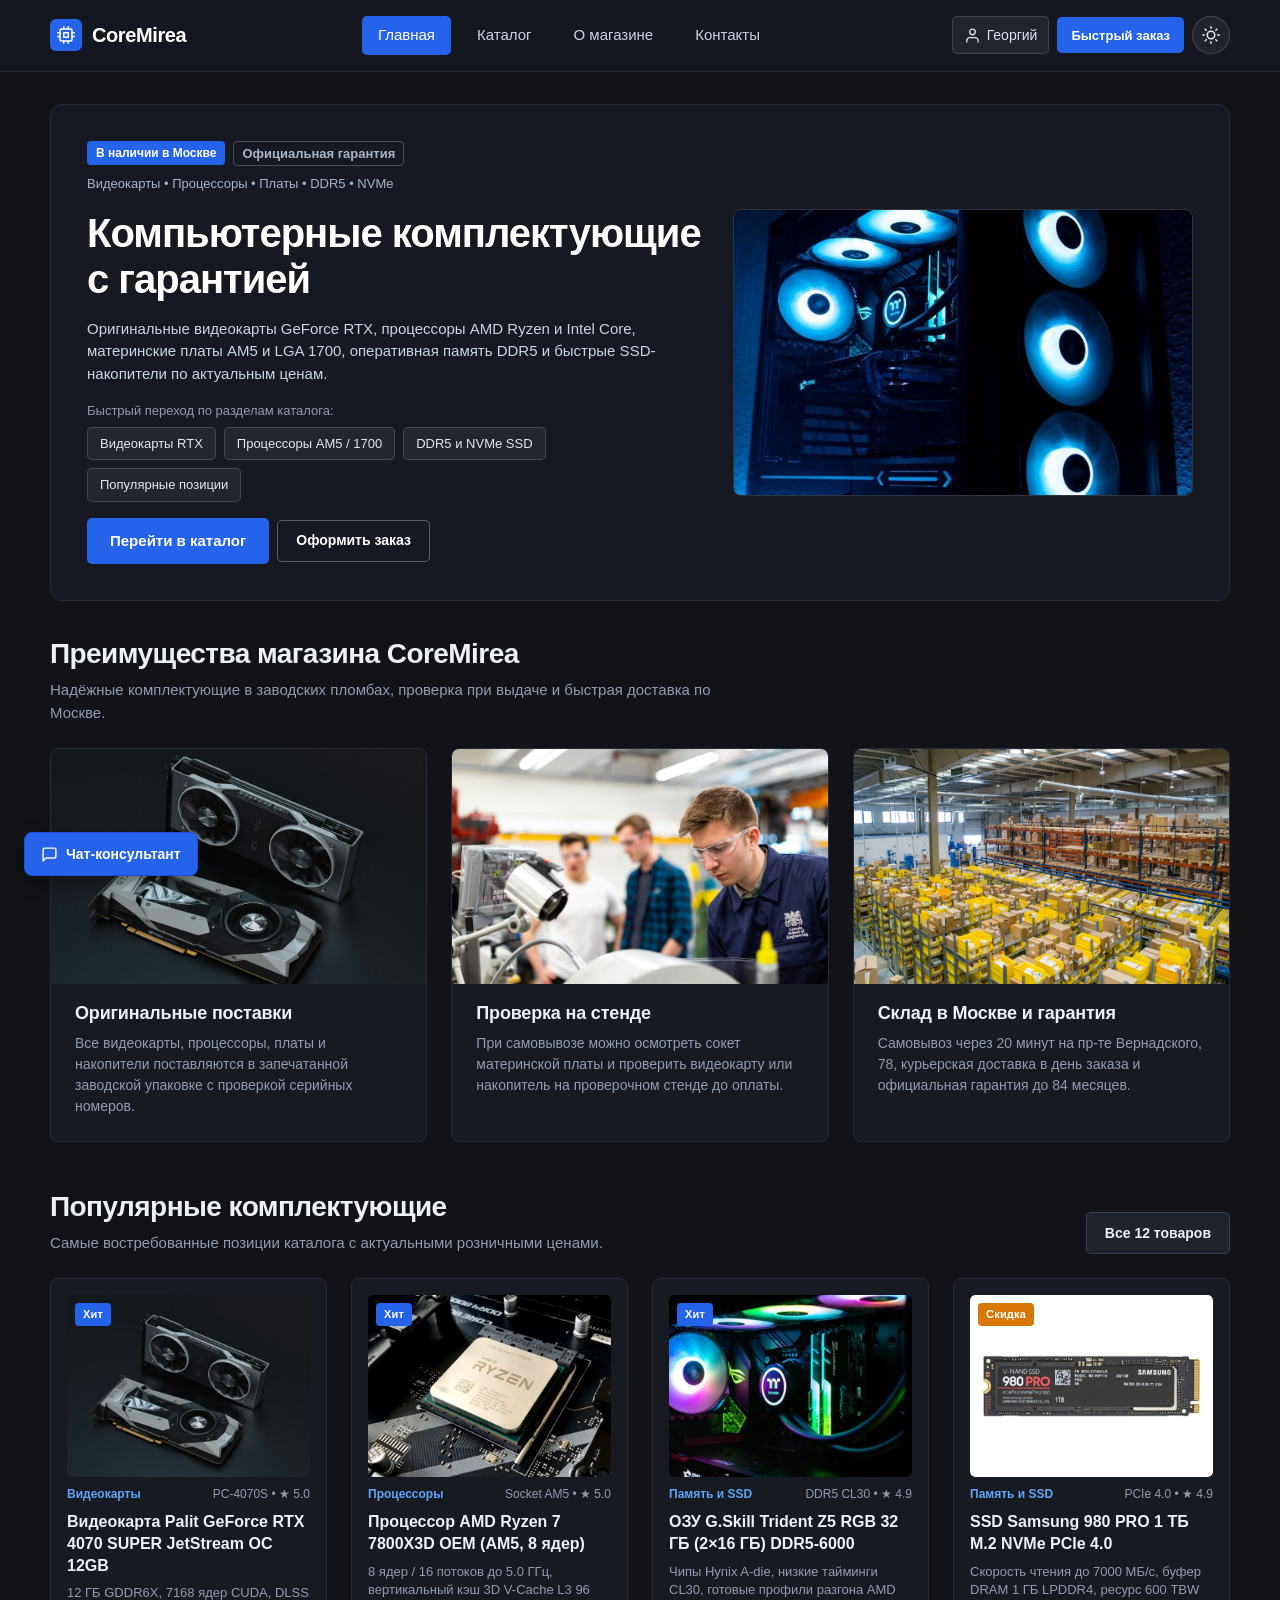
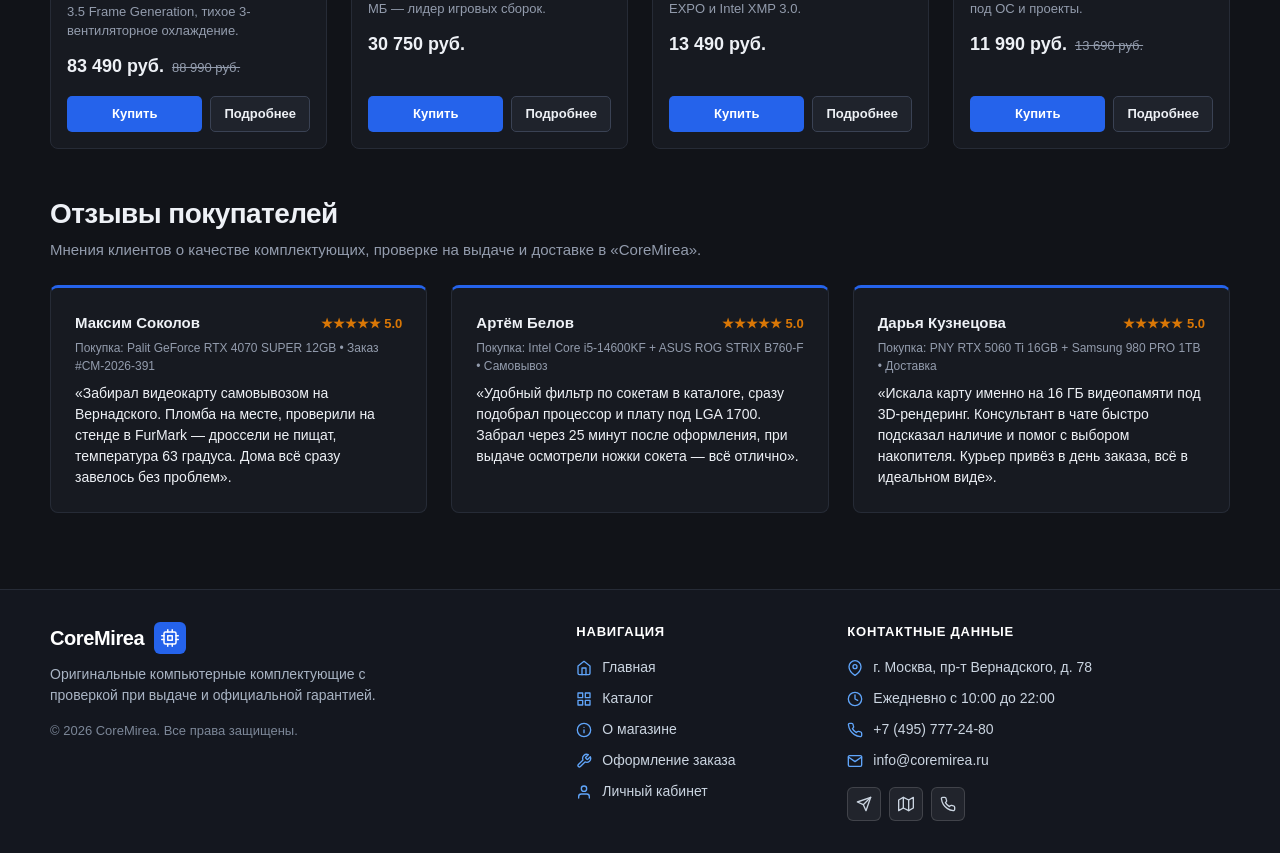
==== commit cb27823f: "refactor: remove favorites feature and promo codes" ====
--- a/index.html
+++ b/index.html
@@ -44,7 +44,6 @@
       </nav>
 
       <div class="site-header__actions" id="react-header-actions">
-        <a class="header-action-link" href="favorites.html">Избранное</a>
         <a class="header-action-link" href="account.html">Кабинет</a>
         <button class="button button--primary button--sm js-quick-order" type="button" data-product-id="1">Быстрый заказ</button>
       </div>
@@ -187,11 +186,6 @@
               loading="lazy"
             >
             <span class="product-card__badge">Хит</span>
-            <button class="fav-btn js-fav-toggle" type="button" data-product-id="1" aria-label="Добавить в избранное">
-              <svg viewBox="0 0 24 24" aria-hidden="true">
-                <path d="M20.84 4.61a5.5 5.5 0 0 0-7.78 0L12 5.67l-1.06-1.06a5.5 5.5 0 0 0-7.78 7.78l1.06 1.06L12 21.23l7.78-7.78 1.06-1.06a5.5 5.5 0 0 0 0-7.78z"></path>
-              </svg>
-            </button>
           </div>
           <div class="product-card__meta">
             <span class="product-card__category">Видеокарты</span>
@@ -230,11 +224,6 @@
               loading="lazy"
             >
             <span class="product-card__badge">Хит</span>
-            <button class="fav-btn js-fav-toggle" type="button" data-product-id="2" aria-label="Добавить в избранное">
-              <svg viewBox="0 0 24 24" aria-hidden="true">
-                <path d="M20.84 4.61a5.5 5.5 0 0 0-7.78 0L12 5.67l-1.06-1.06a5.5 5.5 0 0 0-7.78 7.78l1.06 1.06L12 21.23l7.78-7.78 1.06-1.06a5.5 5.5 0 0 0 0-7.78z"></path>
-              </svg>
-            </button>
           </div>
           <div class="product-card__meta">
             <span class="product-card__category">Процессоры</span>
@@ -272,11 +261,6 @@
               loading="lazy"
             >
             <span class="product-card__badge">Хит</span>
-            <button class="fav-btn js-fav-toggle" type="button" data-product-id="3" aria-label="Добавить в избранное">
-              <svg viewBox="0 0 24 24" aria-hidden="true">
-                <path d="M20.84 4.61a5.5 5.5 0 0 0-7.78 0L12 5.67l-1.06-1.06a5.5 5.5 0 0 0-7.78 7.78l1.06 1.06L12 21.23l7.78-7.78 1.06-1.06a5.5 5.5 0 0 0 0-7.78z"></path>
-              </svg>
-            </button>
           </div>
           <div class="product-card__meta">
             <span class="product-card__category">Память и SSD</span>
@@ -314,11 +298,6 @@
               loading="lazy"
             >
             <span class="product-card__badge">Скидка</span>
-            <button class="fav-btn js-fav-toggle" type="button" data-product-id="4" aria-label="Добавить в избранное">
-              <svg viewBox="0 0 24 24" aria-hidden="true">
-                <path d="M20.84 4.61a5.5 5.5 0 0 0-7.78 0L12 5.67l-1.06-1.06a5.5 5.5 0 0 0-7.78 7.78l1.06 1.06L12 21.23l7.78-7.78 1.06-1.06a5.5 5.5 0 0 0 0-7.78z"></path>
-              </svg>
-            </button>
           </div>
           <div class="product-card__meta">
             <span class="product-card__category">Память и SSD</span>
@@ -454,14 +433,6 @@
               </a>
             </li>
             <li class="site-footer__item">
-              <a class="site-footer__link" href="favorites.html">
-                <svg class="site-footer__icon" viewBox="0 0 24 24" aria-hidden="true">
-                  <path d="M20.84 4.61a5.5 5.5 0 0 0-7.78 0L12 5.67l-1.06-1.06a5.5 5.5 0 0 0-7.78 7.78l1.06 1.06L12 21.23l7.78-7.78 1.06-1.06a5.5 5.5 0 0 0 0-7.78z"></path>
-                </svg>
-                <span>Избранное</span>
-              </a>
-            </li>
-            <li class="site-footer__item">
               <a class="site-footer__link" href="account.html">
                 <svg class="site-footer__icon" viewBox="0 0 24 24" aria-hidden="true">
                   <path d="M20 21v-2a4 4 0 0 0-4-4H8a4 4 0 0 0-4 4v2"></path>
--- a/css/style.css
+++ b/css/style.css
@@ -125,7 +125,6 @@
 .chat-msg,
 .chat-widget__chip,
 .account-card,
-.promo-card,
 .order-history-card,
 .empty-state,
 .success-message,
@@ -756,50 +755,6 @@
   background-color: var(--color-badge-new);
 }
 
-.fav-btn {
-  position: absolute;
-  top: var(--space-sm);
-  right: var(--space-sm);
-  z-index: 2;
-  display: inline-flex;
-  align-items: center;
-  justify-content: center;
-  width: 34px;
-  height: 34px;
-  padding: 0;
-  color: var(--color-white);
-  background-color: rgba(17, 19, 24, 0.76);
-  border: 1px solid rgba(255, 255, 255, 0.18);
-  border-radius: 6px;
-  cursor: pointer;
-  transition: background-color 0.18s ease, border-color 0.18s ease, color 0.18s ease;
-}
-
-.fav-btn svg {
-  width: 16px;
-  height: 16px;
-  fill: none;
-  stroke: currentColor;
-  stroke-width: 2;
-  stroke-linecap: round;
-  stroke-linejoin: round;
-}
-
-.fav-btn:hover {
-  border-color: #f87171;
-  color: #f87171;
-}
-
-.fav-btn--active {
-  color: #f87171;
-  background-color: rgba(220, 38, 38, 0.22);
-  border-color: #f87171;
-}
-
-.fav-btn--active svg {
-  fill: currentColor;
-}
-
 .product-card__meta {
   display: flex;
   justify-content: space-between;
@@ -1717,35 +1672,6 @@
   border-color: var(--color-success);
 }
 
-.promo-grid {
-  display: grid;
-  gap: var(--space-md);
-}
-
-.promo-card {
-  display: flex;
-  justify-content: space-between;
-  align-items: center;
-  flex-wrap: wrap;
-  gap: var(--space-md);
-  padding: var(--space-lg);
-  background-color: var(--color-surface);
-  border: 1px solid var(--color-border);
-  border-radius: var(--radius-md);
-}
-
-.promo-code {
-  display: inline-block;
-  padding: 4px 10px;
-  font-family: ui-monospace, SFMono-Regular, Menlo, Monaco, Consolas, monospace;
-  font-size: 15px;
-  font-weight: 700;
-  color: var(--color-primary-light);
-  background-color: var(--color-surface-alt);
-  border: 1px solid var(--color-border);
-  border-radius: 4px;
-}
-
 .empty-state {
   padding: var(--space-2xl) var(--space-lg);
   text-align: center;
--- a/css/responsive.css
+++ b/css/responsive.css
@@ -172,7 +172,6 @@
 .advantages-grid,
 .reviews__list,
 .contacts-grid,
-.promo-grid,
 .account-dashboard {
   grid-template-columns: 1fr;
 }
@@ -203,7 +202,6 @@
   }
 
   .contacts-grid,
-  .promo-grid,
   .account-dashboard {
     grid-template-columns: repeat(2, minmax(0, 1fr));
   }
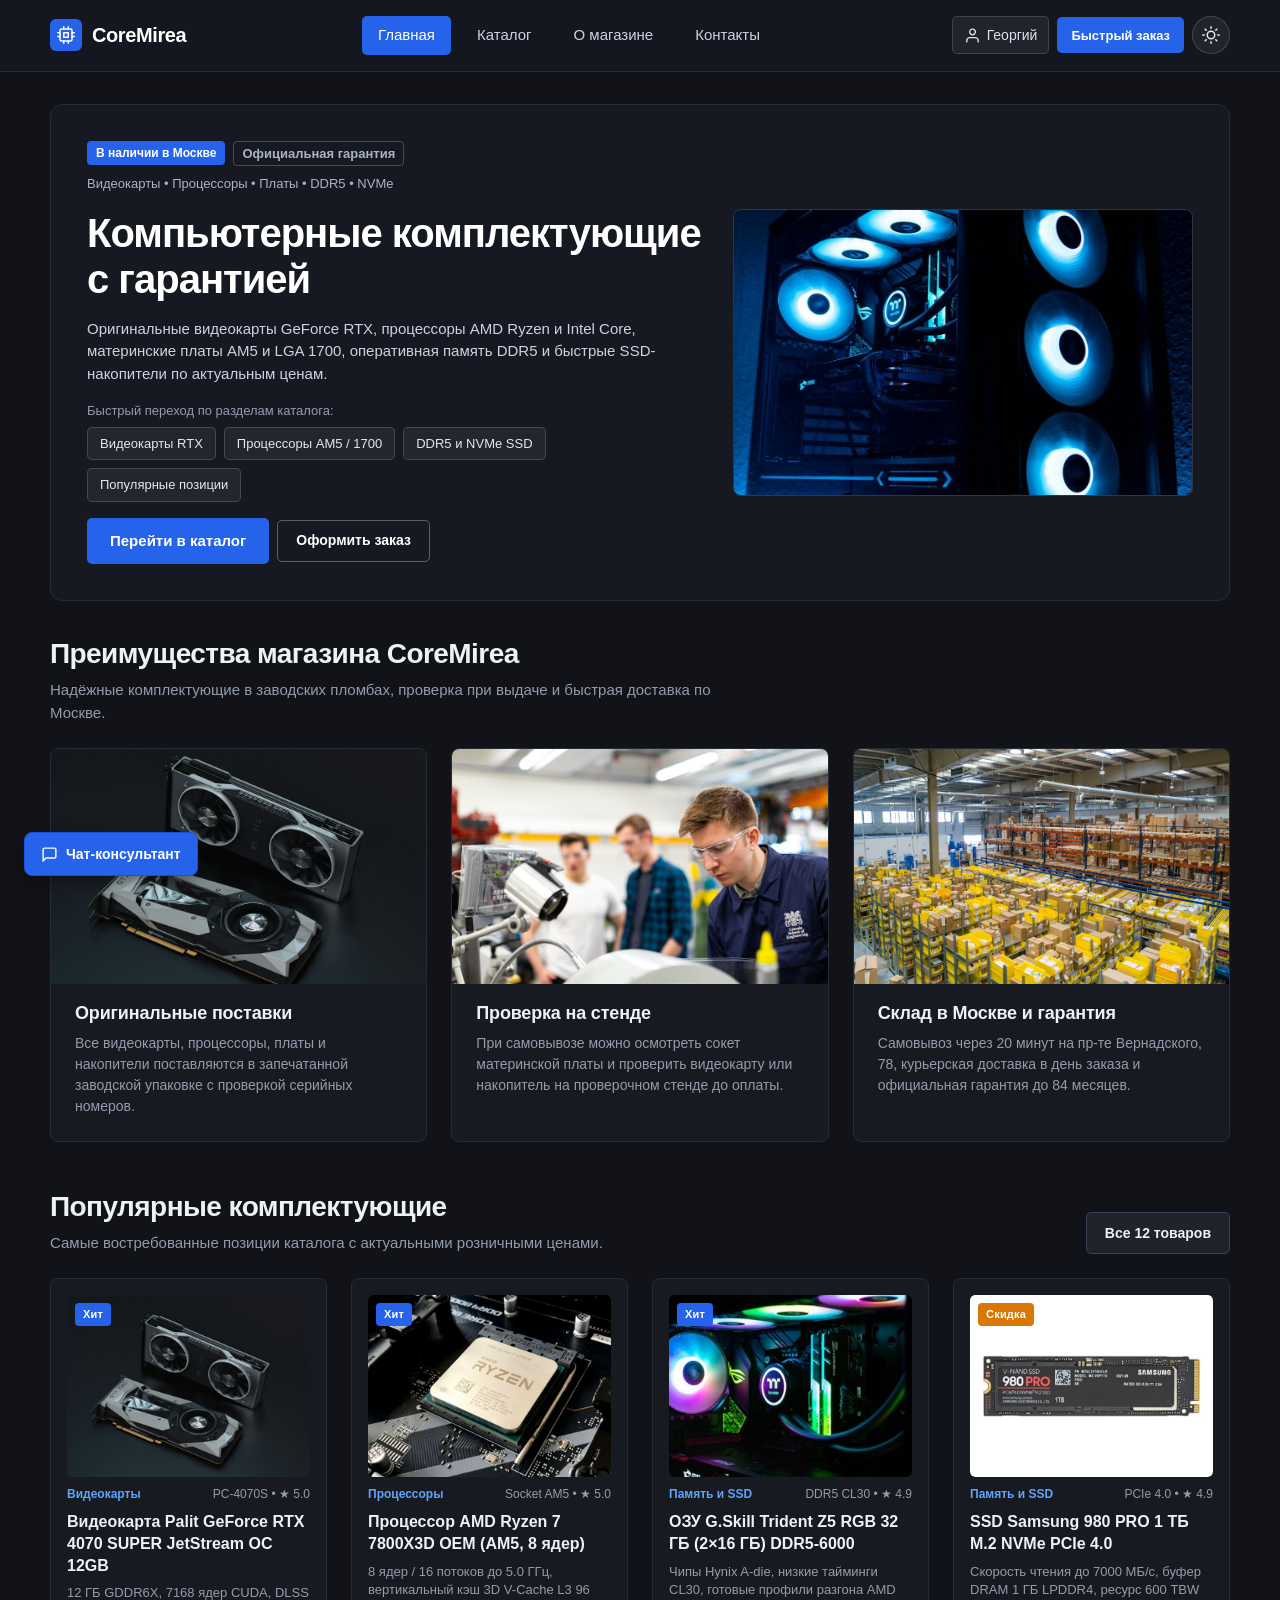
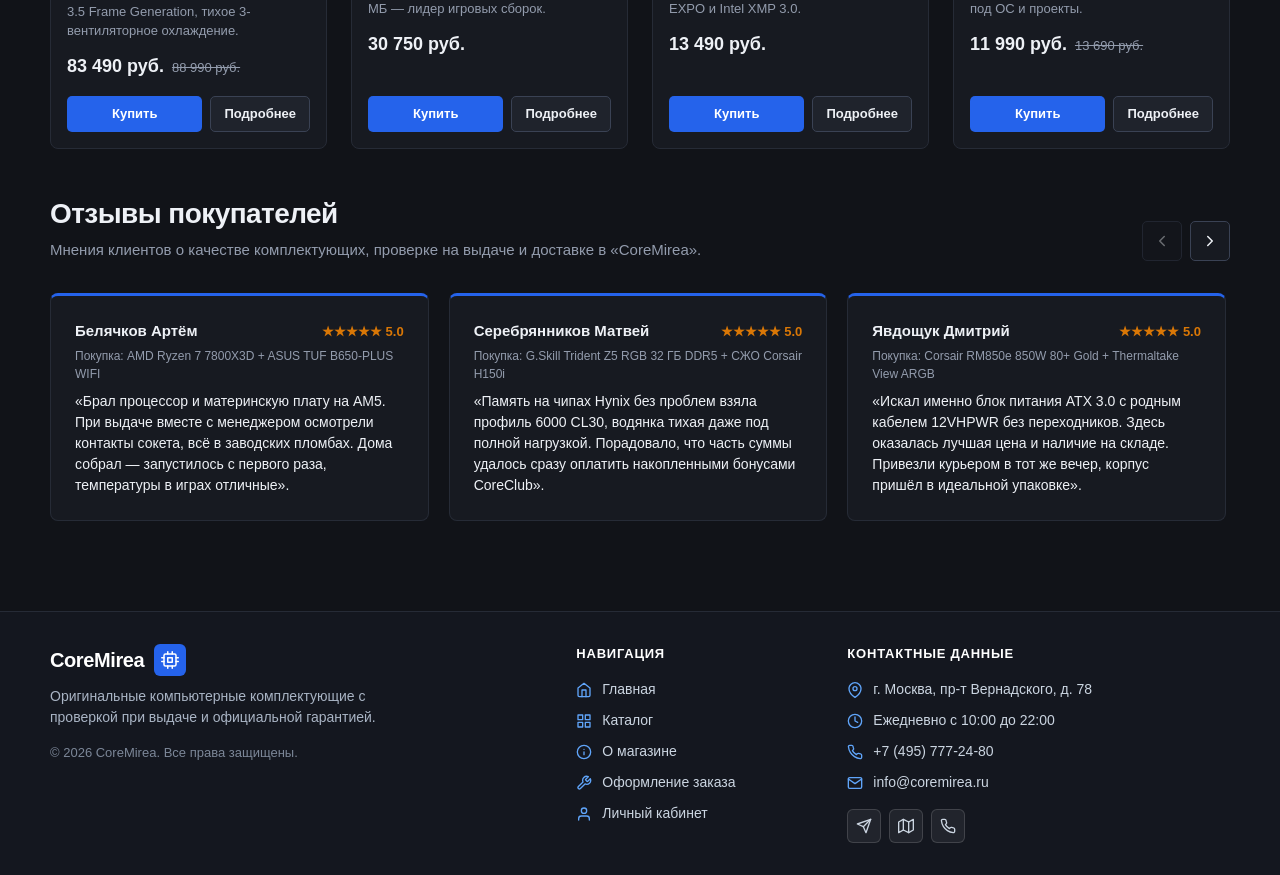
==== commit 4250ef83: "feat: animate theme toggle, add 1% bonus redemption and scrollable reviews carousel" ====
--- a/index.html
+++ b/index.html
@@ -325,9 +325,66 @@
           <h2 class="section__title">Отзывы покупателей</h2>
           <p class="section__text">Мнения клиентов о качестве комплектующих, проверке на выдаче и доставке в «CoreMirea».</p>
         </div>
-      </div>
-
-      <div class="reviews__list">
+
+        <div class="reviews__controls" aria-label="Навигация по отзывам">
+          <button class="reviews__nav-btn" type="button" id="reviews-prev" aria-label="Предыдущие отзывы" title="Листать назад">
+            <svg viewBox="0 0 24 24" aria-hidden="true">
+              <polyline points="15 18 9 12 15 6"></polyline>
+            </svg>
+          </button>
+          <button class="reviews__nav-btn" type="button" id="reviews-next" aria-label="Следующие отзывы" title="Листать вперёд">
+            <svg viewBox="0 0 24 24" aria-hidden="true">
+              <polyline points="9 18 15 12 9 6"></polyline>
+            </svg>
+          </button>
+        </div>
+      </div>
+
+      <div class="reviews__list" id="reviews-list">
+        <article class="review-card">
+          <div class="review-card__top">
+            <span class="review-card__author">Белячков Артём</span>
+            <span class="review-card__rating" aria-label="Оценка 5 из 5">&#9733;&#9733;&#9733;&#9733;&#9733; 5.0</span>
+          </div>
+          <p class="review-card__meta">Покупка: AMD Ryzen 7 7800X3D + ASUS TUF B650-PLUS WIFI</p>
+          <p class="review-card__text">
+            «Брал процессор и материнскую плату на AM5. При выдаче вместе с менеджером осмотрели контакты сокета, всё в заводских пломбах. Дома собрал — запустилось с первого раза, температуры в играх отличные».
+          </p>
+        </article>
+
+        <article class="review-card">
+          <div class="review-card__top">
+            <span class="review-card__author">Серебрянников Матвей</span>
+            <span class="review-card__rating" aria-label="Оценка 5 из 5">&#9733;&#9733;&#9733;&#9733;&#9733; 5.0</span>
+          </div>
+          <p class="review-card__meta">Покупка: G.Skill Trident Z5 RGB 32 ГБ DDR5 + СЖО Corsair H150i</p>
+          <p class="review-card__text">
+            «Память на чипах Hynix без проблем взяла профиль 6000 CL30, водянка тихая даже под полной нагрузкой. Порадовало, что часть суммы удалось сразу оплатить накопленными бонусами CoreClub».
+          </p>
+        </article>
+
+        <article class="review-card">
+          <div class="review-card__top">
+            <span class="review-card__author">Явдощук Дмитрий</span>
+            <span class="review-card__rating" aria-label="Оценка 5 из 5">&#9733;&#9733;&#9733;&#9733;&#9733; 5.0</span>
+          </div>
+          <p class="review-card__meta">Покупка: Corsair RM850e 850W 80+ Gold + Thermaltake View ARGB</p>
+          <p class="review-card__text">
+            «Искал именно блок питания ATX 3.0 с родным кабелем 12VHPWR без переходников. Здесь оказалась лучшая цена и наличие на складе. Привезли курьером в тот же вечер, корпус пришёл в идеальной упаковке».
+          </p>
+        </article>
+
+        <article class="review-card">
+          <div class="review-card__top">
+            <span class="review-card__author">Оганисян Артур</span>
+            <span class="review-card__rating" aria-label="Оценка 5 из 5">&#9733;&#9733;&#9733;&#9733;&#9733; 5.0</span>
+          </div>
+          <p class="review-card__meta">Покупка: Palit GeForce RTX 4070 SUPER 12GB + Samsung 980 PRO 1 ТБ</p>
+          <p class="review-card__text">
+            «Заказывал видеокарту и NVMe-диск самовывозом на Вернадского. Проверили карту на стенде — ни малейшего писка дросселей, чип холодный. Сервис чёткий и без навязывания лишних услуг».
+          </p>
+        </article>
+
         <article class="review-card">
           <div class="review-card__top">
             <span class="review-card__author">Максим Соколов</span>
@@ -572,6 +629,13 @@
         </div>
 
         <div class="order-form__field order-form__field--checkbox">
+          <label class="order-form__label" for="order-use-bonuses">
+            <input id="order-use-bonuses" name="use_bonuses" type="checkbox">
+            <span id="order-bonus-label">Списать бонусы CoreClub (до 20% заказа)</span>
+          </label>
+        </div>
+
+        <div class="order-form__field order-form__field--checkbox">
           <label class="order-form__label" for="order-agreement">
             <input id="order-agreement" name="agreement" type="checkbox" required checked>
             <span>Согласен с условиями гарантии и обработкой персональных данных *</span>
--- a/css/style.css
+++ b/css/style.css
@@ -348,21 +348,28 @@
 }
 
 .theme-toggle {
+  position: relative;
   display: inline-flex;
   align-items: center;
   justify-content: center;
   width: 38px;
   height: 38px;
   padding: 0;
+  overflow: hidden;
   color: #e2e8f0;
   background-color: rgba(255, 255, 255, 0.06);
   border: 1px solid rgba(255, 255, 255, 0.16);
   border-radius: 50%;
   cursor: pointer;
-  transition: background-color 0.18s ease, border-color 0.18s ease, color 0.18s ease;
-}
-
-.theme-toggle svg {
+  transition: background-color 0.28s ease, border-color 0.28s ease, color 0.28s ease, transform 0.18s ease;
+}
+
+.theme-toggle:active {
+  transform: scale(0.92);
+}
+
+.theme-toggle__icon {
+  position: absolute;
   width: 18px;
   height: 18px;
   fill: none;
@@ -370,6 +377,29 @@
   stroke-width: 2;
   stroke-linecap: round;
   stroke-linejoin: round;
+  transition: transform 0.42s cubic-bezier(0.34, 1.56, 0.64, 1), opacity 0.28s ease;
+}
+
+.theme-toggle__icon--sun {
+  opacity: 1;
+  transform: rotate(0deg) scale(1);
+}
+
+.theme-toggle__icon--moon {
+  opacity: 0;
+  transform: rotate(-90deg) scale(0.45);
+}
+
+.theme-toggle--light .theme-toggle__icon--sun,
+html[data-theme="light"] .theme-toggle__icon--sun {
+  opacity: 0;
+  transform: rotate(90deg) scale(0.45);
+}
+
+.theme-toggle--light .theme-toggle__icon--moon,
+html[data-theme="light"] .theme-toggle__icon--moon {
+  opacity: 1;
+  transform: rotate(0deg) scale(1);
 }
 
 .theme-toggle:hover {
@@ -829,22 +859,97 @@
 }
 
 /* ===============================
-   10. Отзывы покупателей
+   10. Отзывы покупателей (листаемая карусель + hover-анимация)
    =============================== */
+
+.reviews__controls {
+  display: inline-flex;
+  align-items: center;
+  gap: 8px;
+}
+
+.reviews__nav-btn {
+  display: inline-flex;
+  align-items: center;
+  justify-content: center;
+  width: 40px;
+  height: 40px;
+  padding: 0;
+  color: var(--color-text);
+  background-color: var(--color-surface);
+  border: 1px solid var(--color-border-strong);
+  border-radius: var(--radius-sm);
+  cursor: pointer;
+  transition: background-color 0.18s ease, border-color 0.18s ease, color 0.18s ease, transform 0.15s ease;
+}
+
+.reviews__nav-btn svg {
+  width: 18px;
+  height: 18px;
+  fill: none;
+  stroke: currentColor;
+  stroke-width: 2;
+  stroke-linecap: round;
+  stroke-linejoin: round;
+}
+
+.reviews__nav-btn:hover:not(:disabled) {
+  color: var(--color-white);
+  background-color: var(--color-primary);
+  border-color: var(--color-primary);
+}
+
+.reviews__nav-btn:active:not(:disabled) {
+  transform: scale(0.95);
+}
+
+.reviews__nav-btn:disabled {
+  opacity: 0.4;
+  cursor: not-allowed;
+}
 
 .reviews__list {
   display: grid;
-  gap: var(--space-lg);
+  grid-auto-flow: column;
+  grid-auto-columns: calc(100% - 12px);
+  gap: var(--space-md);
+  overflow-x: auto;
+  scroll-snap-type: x mandatory;
+  scroll-behavior: smooth;
+  padding: 8px 2px 14px;
+  scrollbar-width: thin;
+  scrollbar-color: var(--color-border-strong) transparent;
+}
+
+.reviews__list::-webkit-scrollbar {
+  height: 6px;
+}
+
+.reviews__list::-webkit-scrollbar-track {
+  background: transparent;
+}
+
+.reviews__list::-webkit-scrollbar-thumb {
+  background-color: var(--color-border-strong);
+  border-radius: 3px;
 }
 
 .review-card {
   display: flex;
   flex-direction: column;
+  scroll-snap-align: start;
   padding: var(--space-lg);
   background-color: var(--color-surface);
   border: 1px solid var(--color-border);
   border-top: 3px solid var(--color-primary);
   border-radius: var(--radius-md);
+  transition: transform 0.24s ease, border-color 0.24s ease, box-shadow 0.24s ease, background-color 0.25s ease;
+}
+
+.review-card:hover {
+  transform: translateY(-5px);
+  border-color: var(--color-primary);
+  box-shadow: 0 12px 26px rgba(0, 0, 0, 0.24);
 }
 
 .review-card__top {
--- a/css/responsive.css
+++ b/css/responsive.css
@@ -170,7 +170,6 @@
 
 .products-grid,
 .advantages-grid,
-.reviews__list,
 .contacts-grid,
 .account-dashboard {
   grid-template-columns: 1fr;
@@ -198,7 +197,7 @@
   }
 
   .reviews__list {
-    grid-template-columns: repeat(2, minmax(0, 1fr));
+    grid-auto-columns: calc((100% - 16px) / 2);
   }
 
   .contacts-grid,
@@ -217,7 +216,8 @@
   }
 
   .reviews__list {
-    grid-template-columns: repeat(3, minmax(0, 1fr));
+    grid-auto-columns: calc((100% - 40px) / 3);
+    gap: 20px;
   }
 }
 
